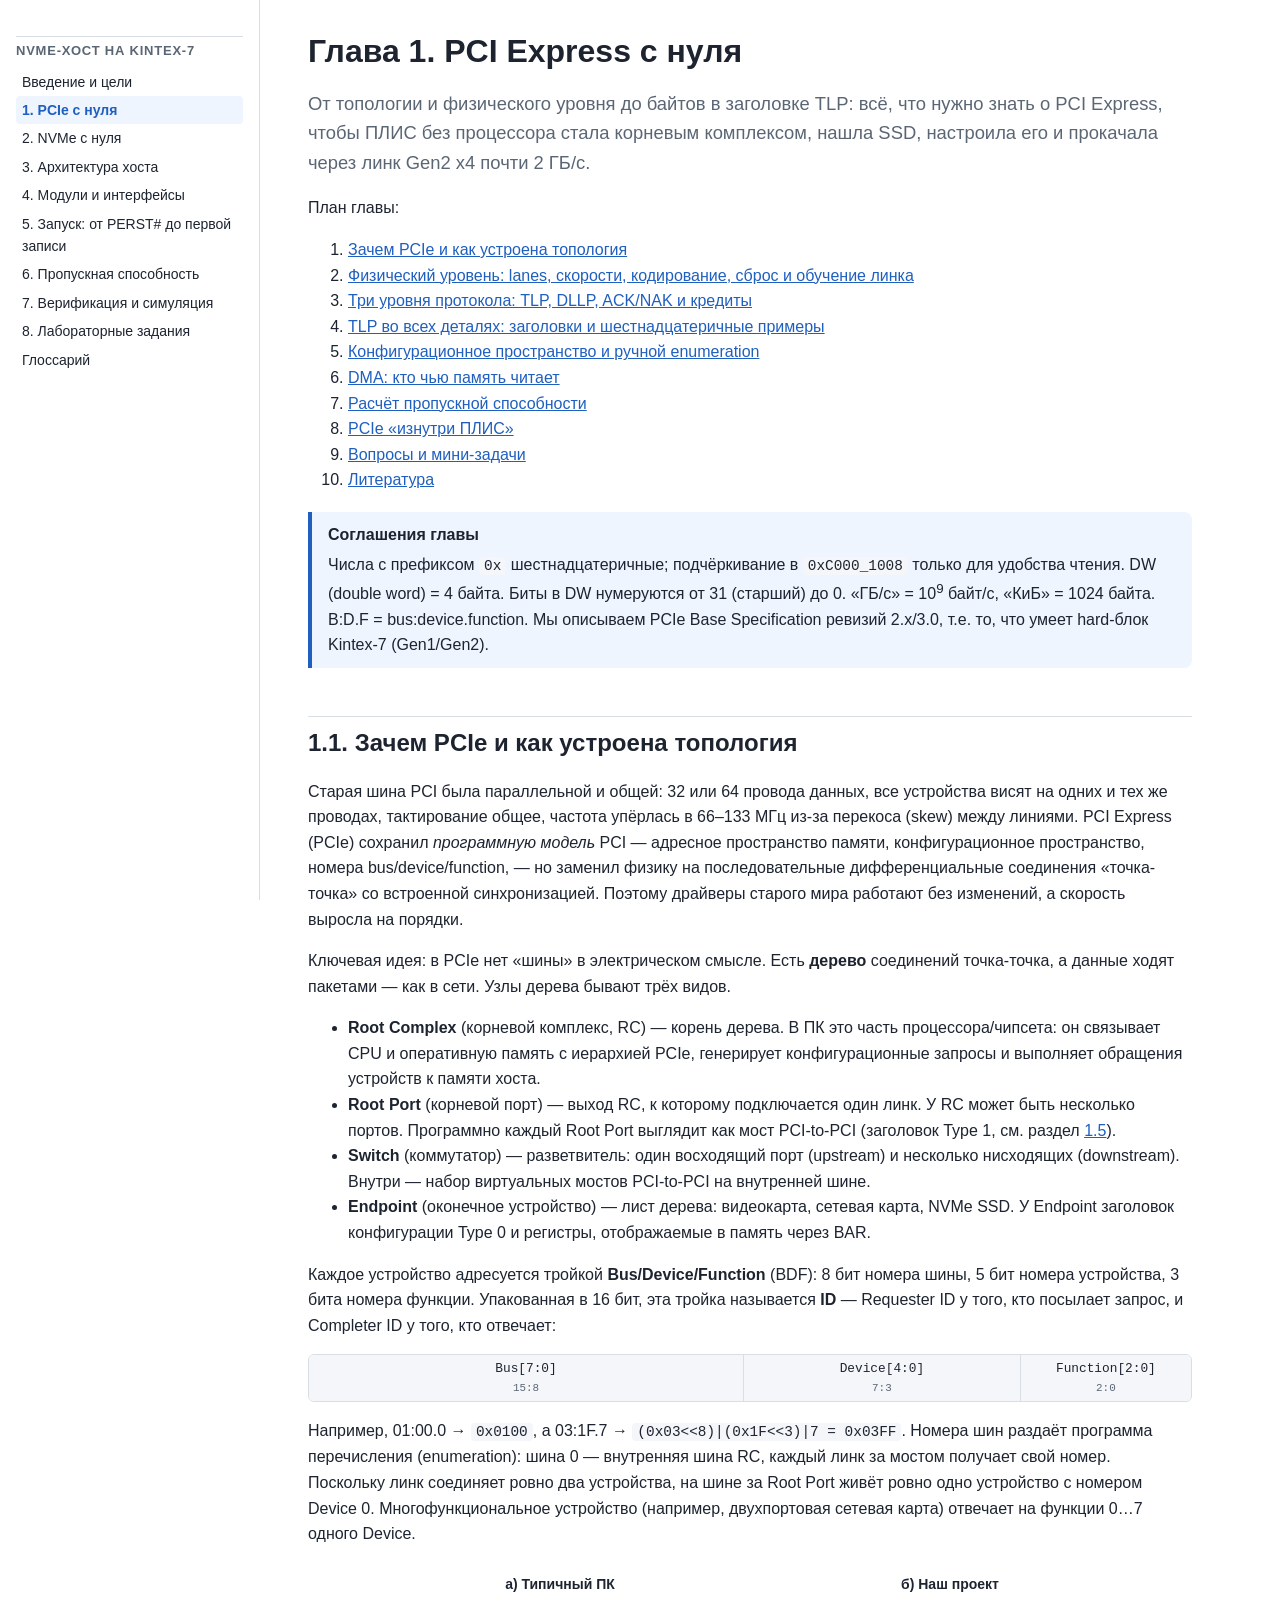
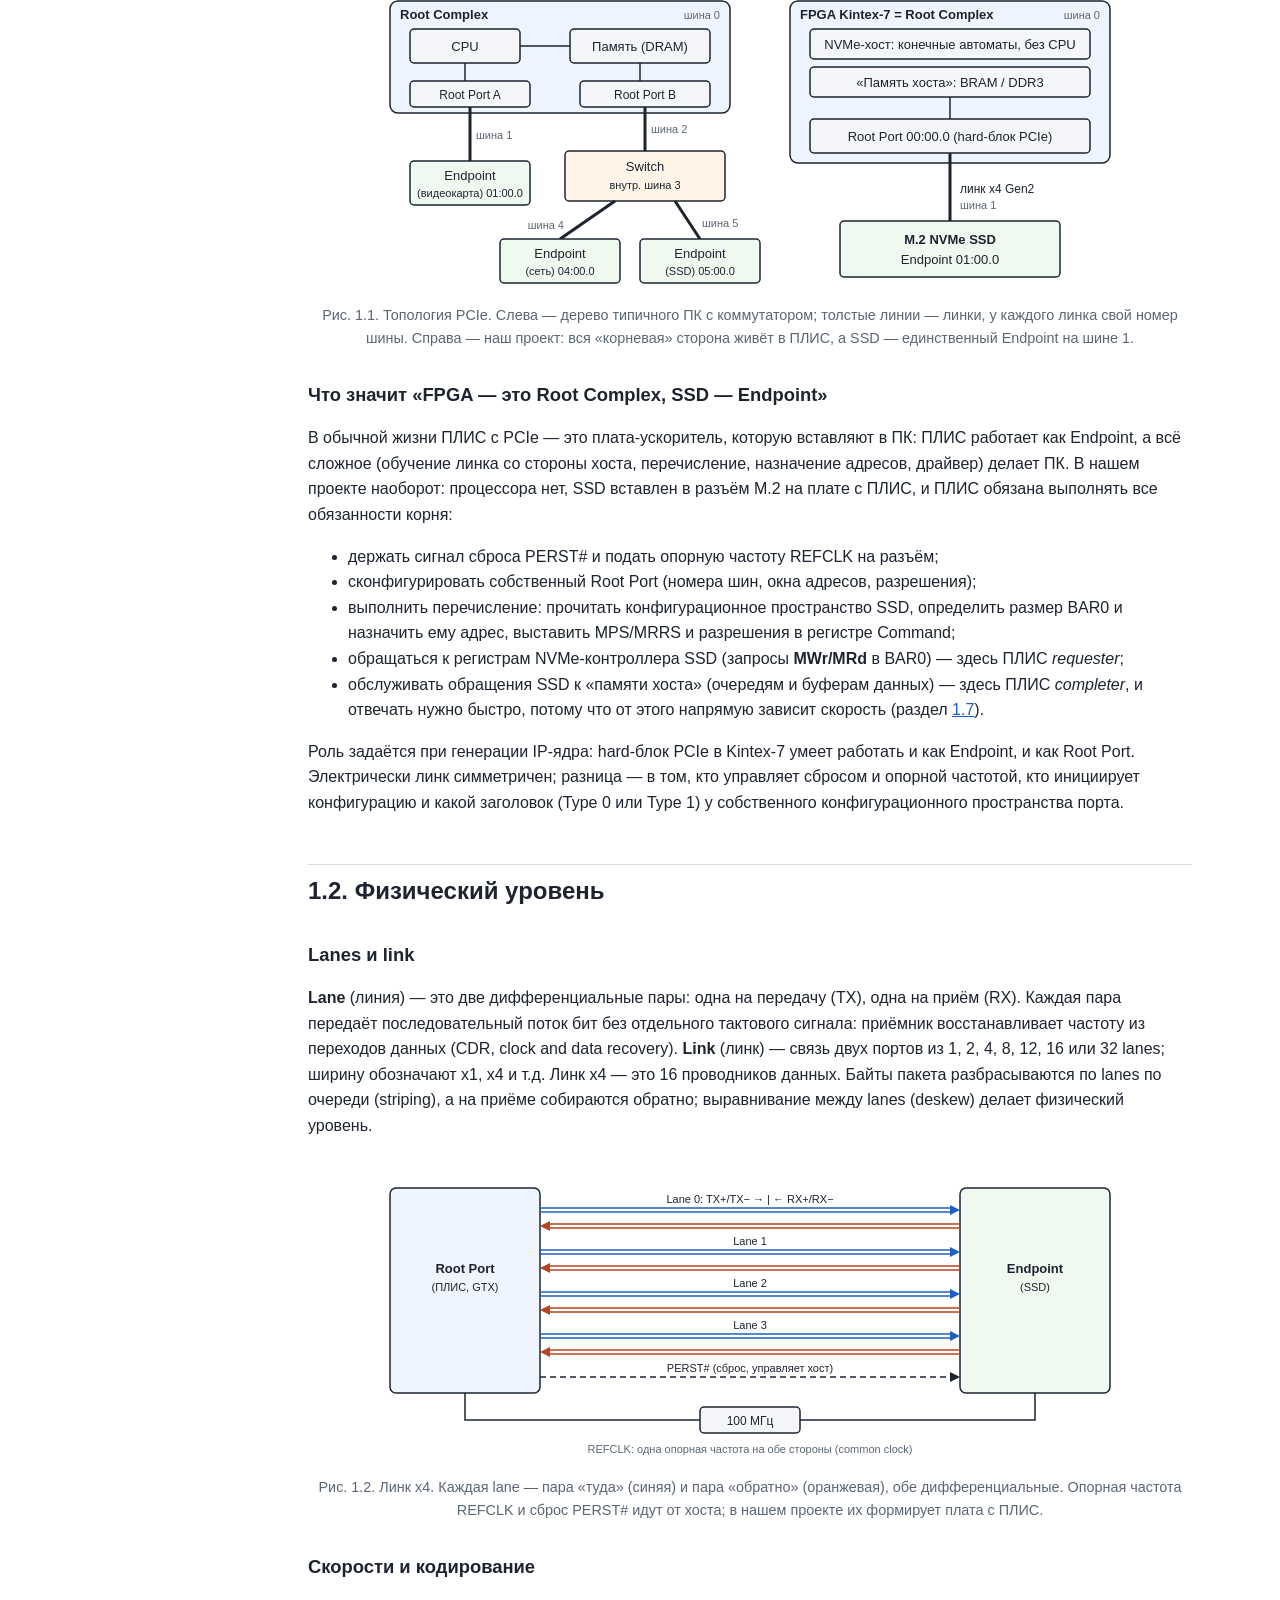
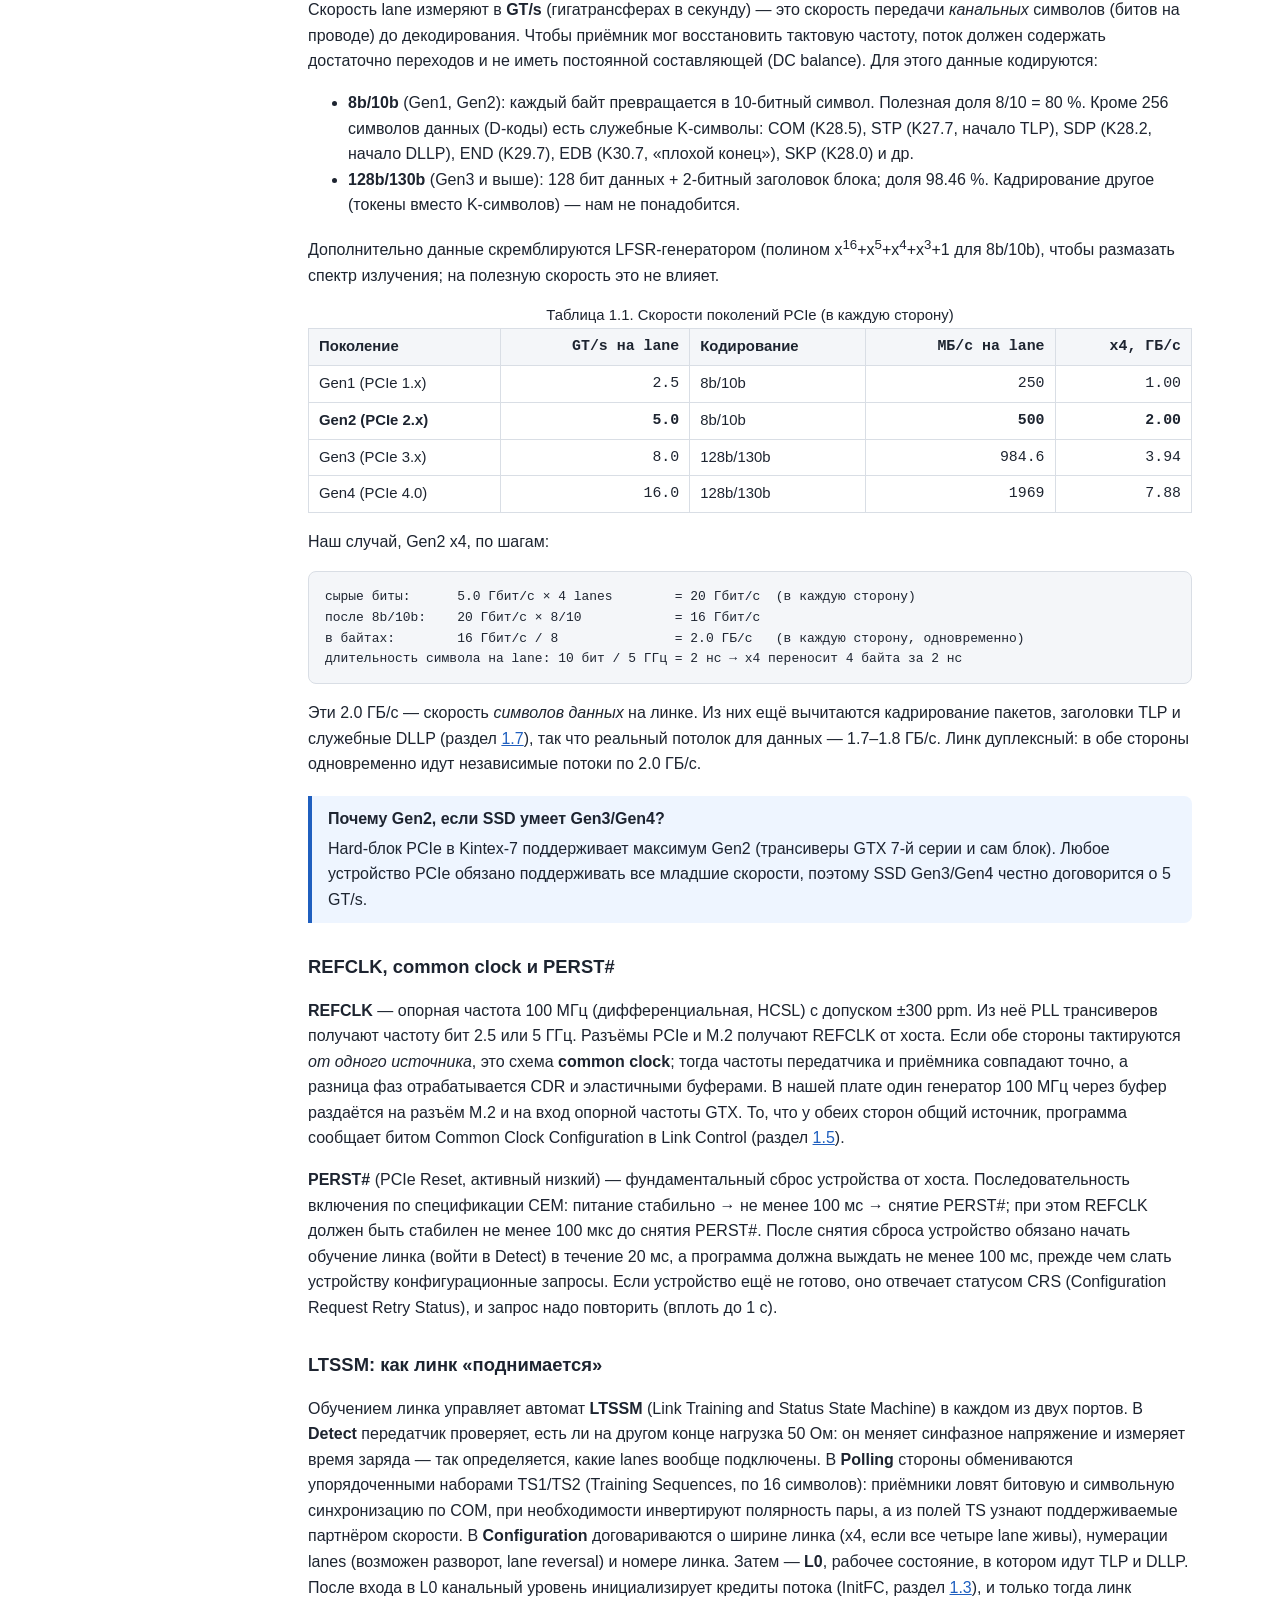
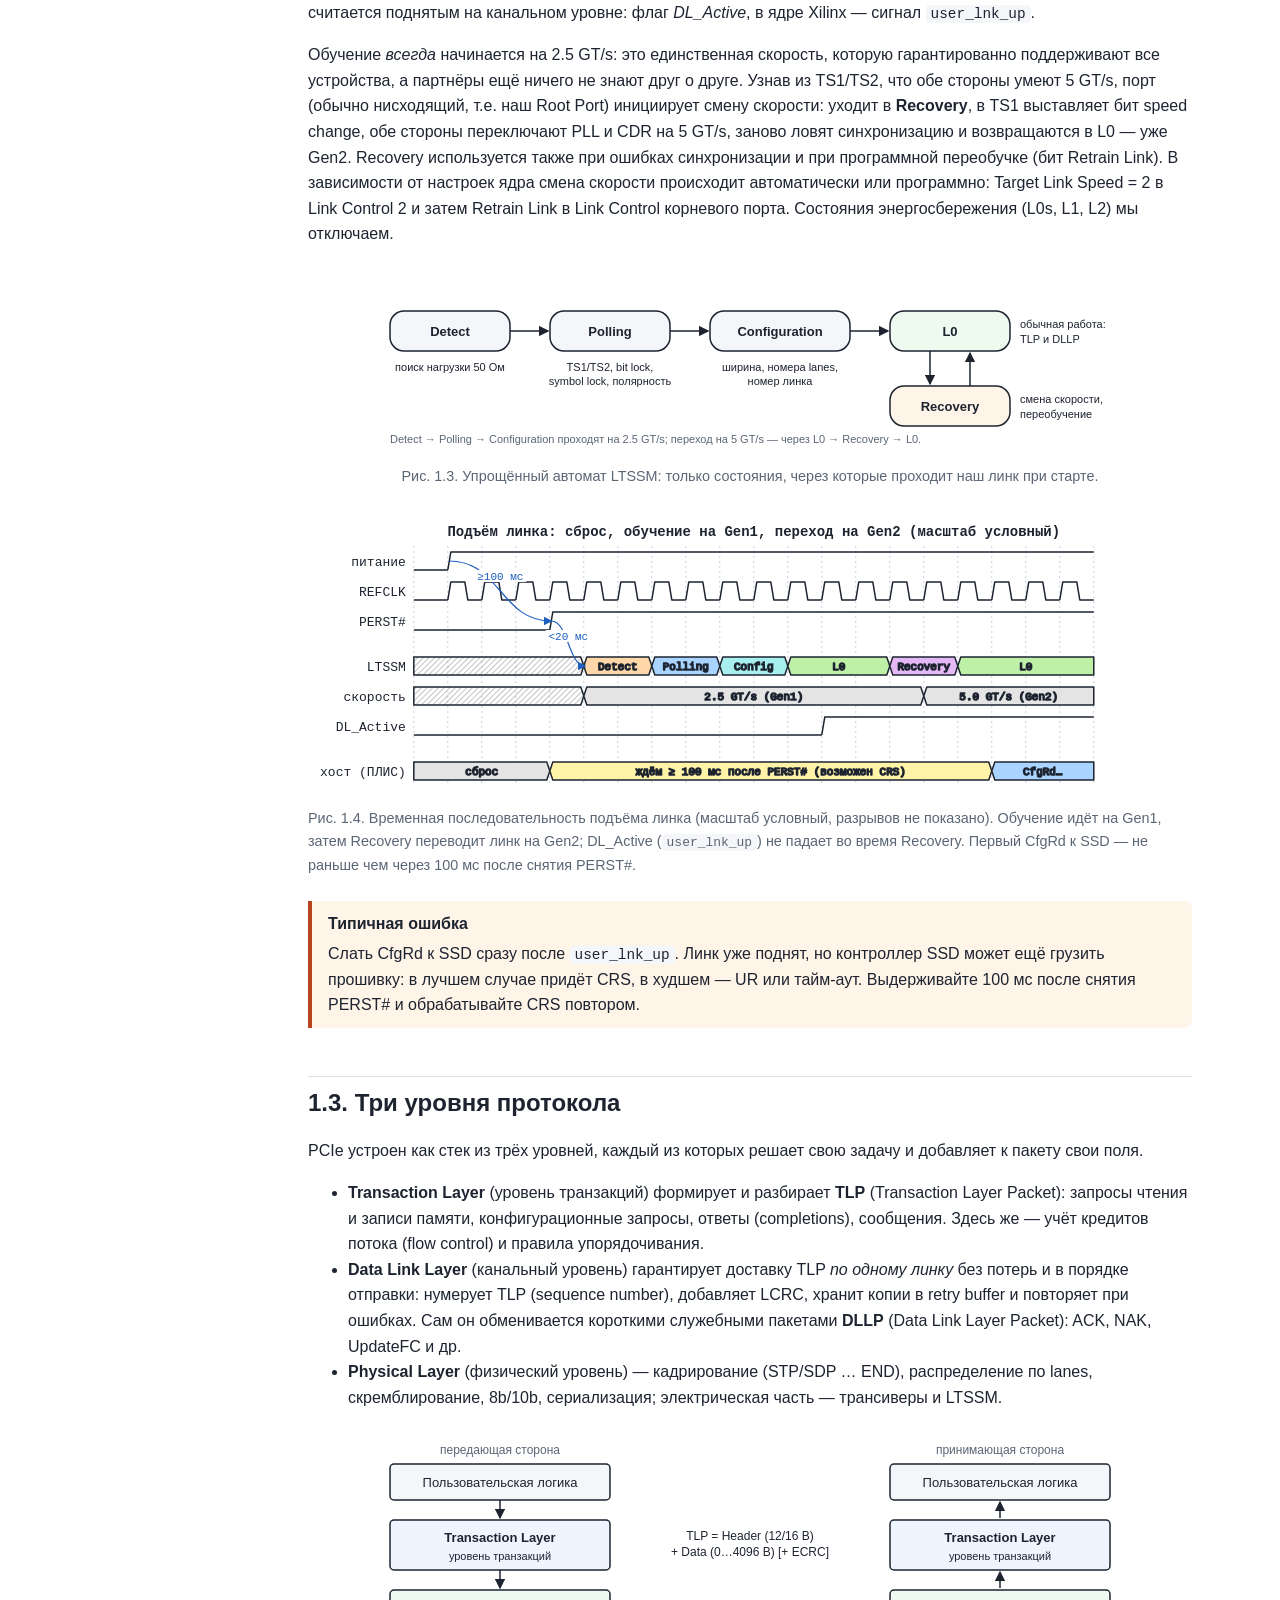
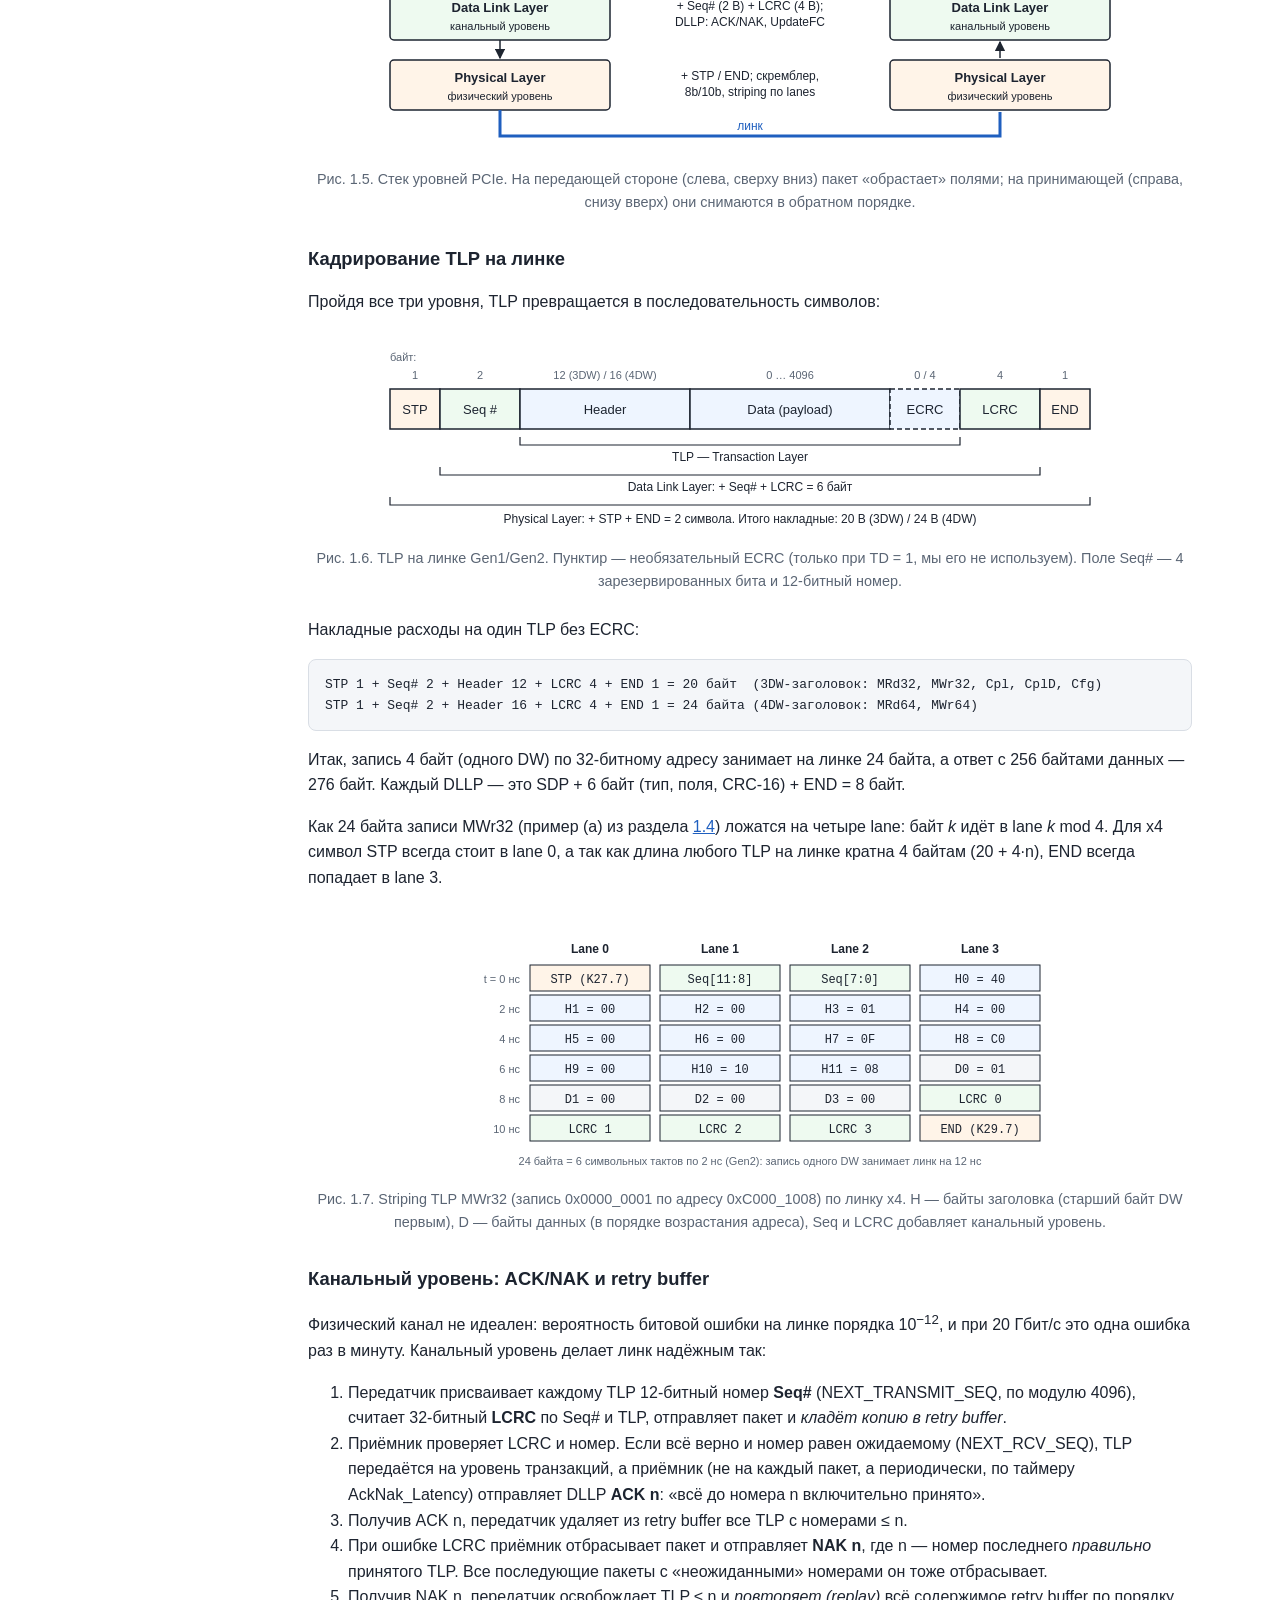
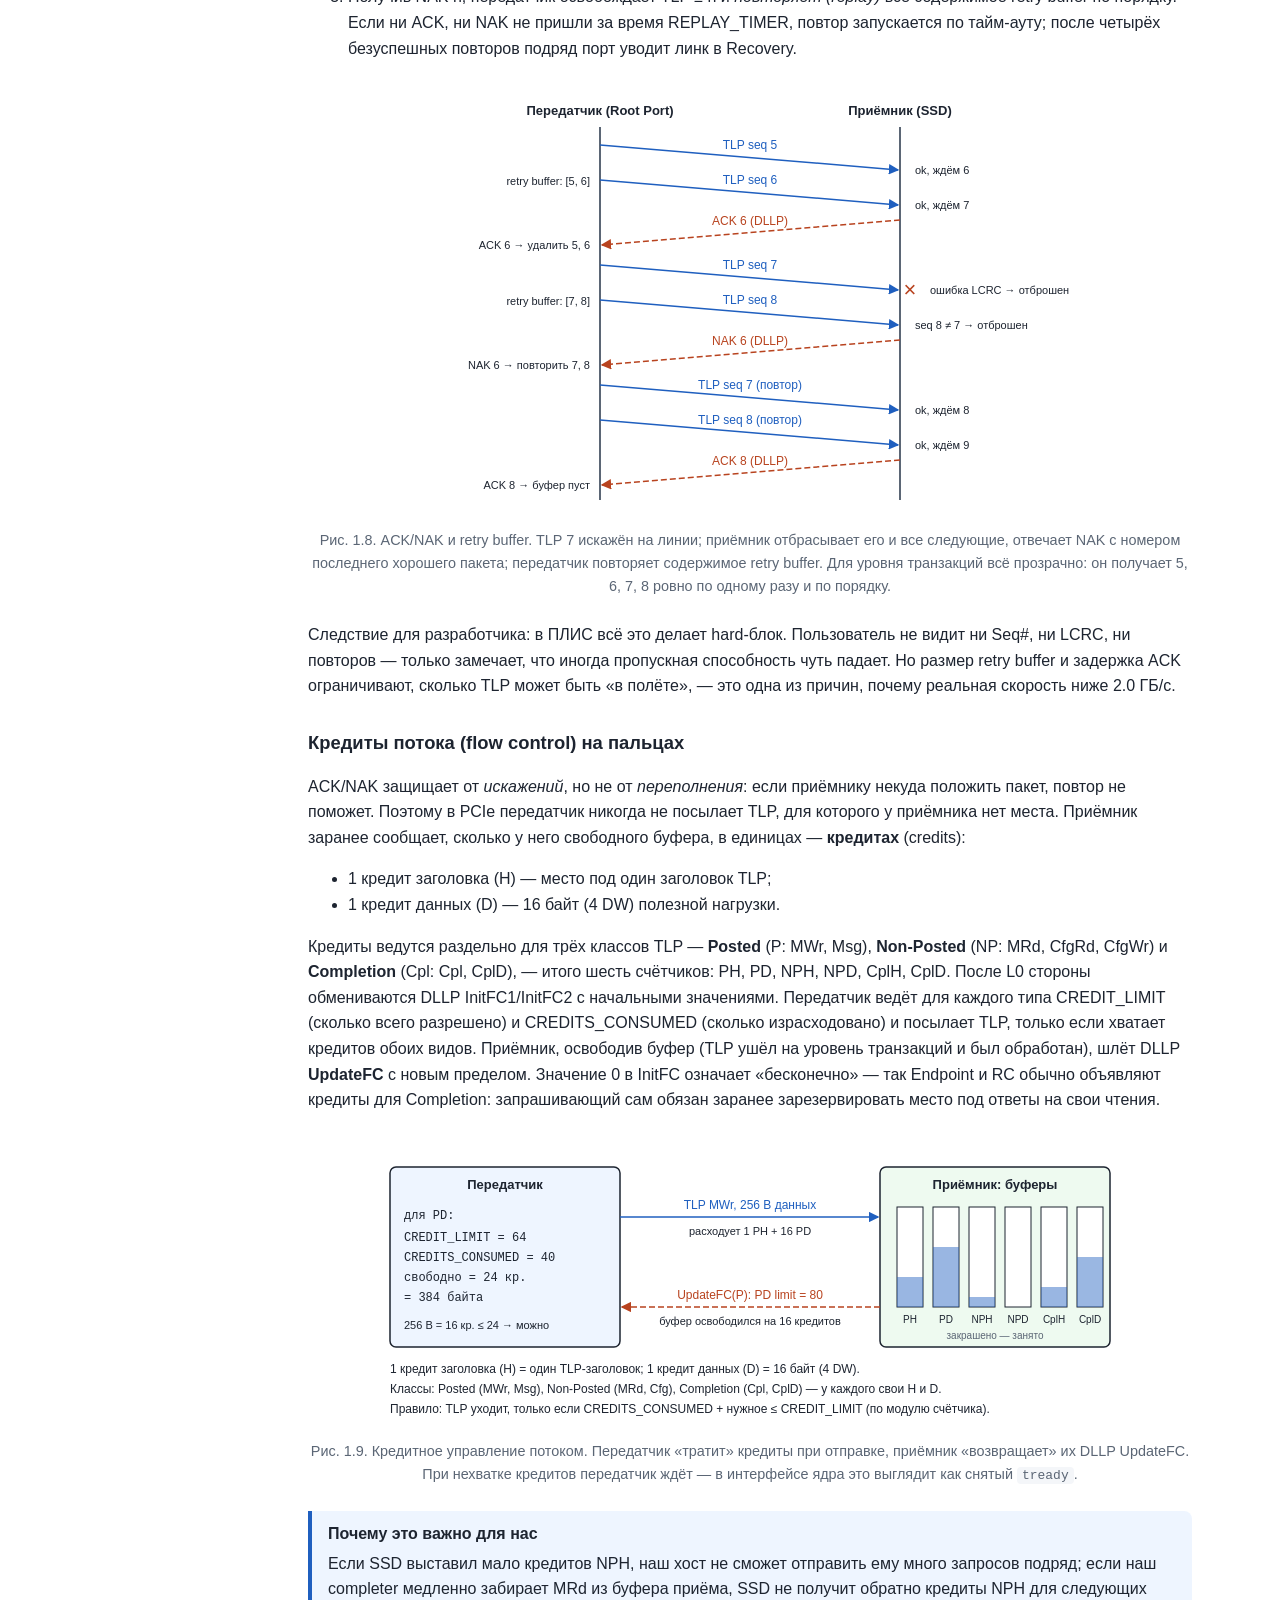
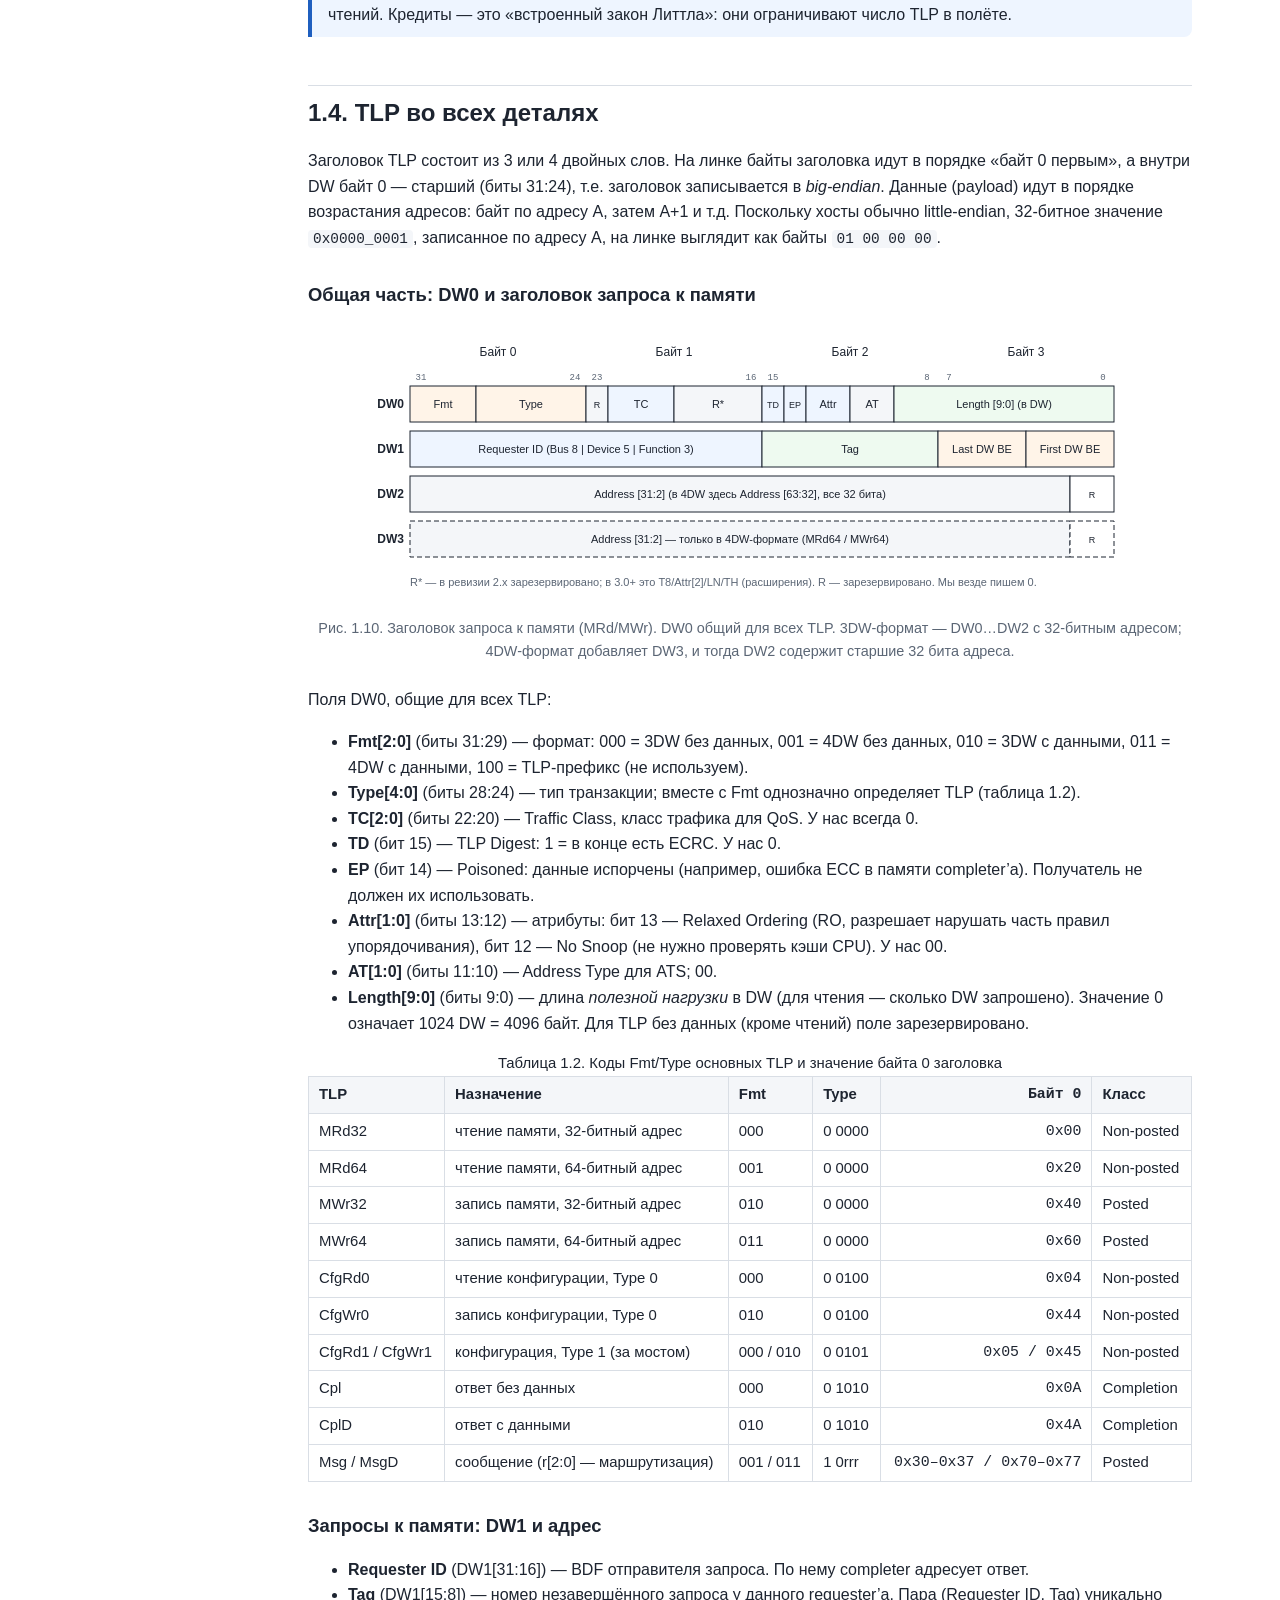
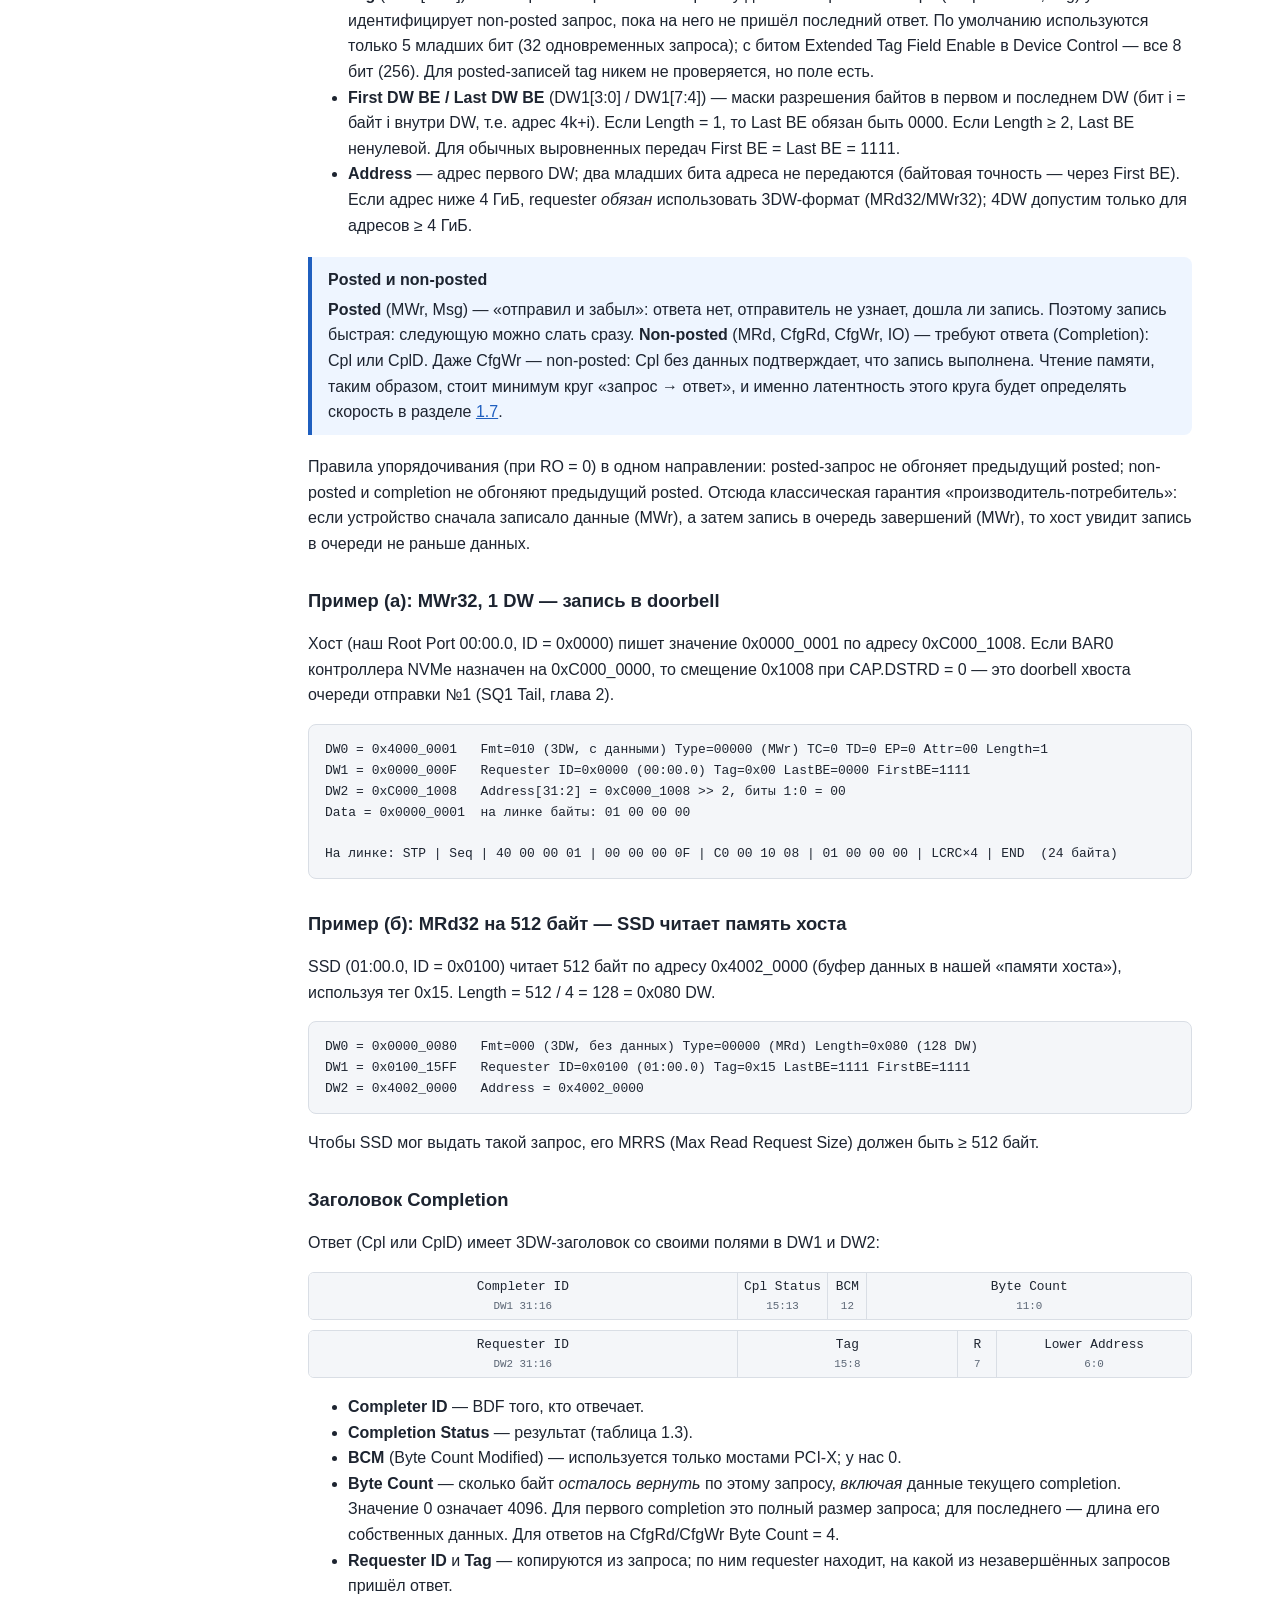
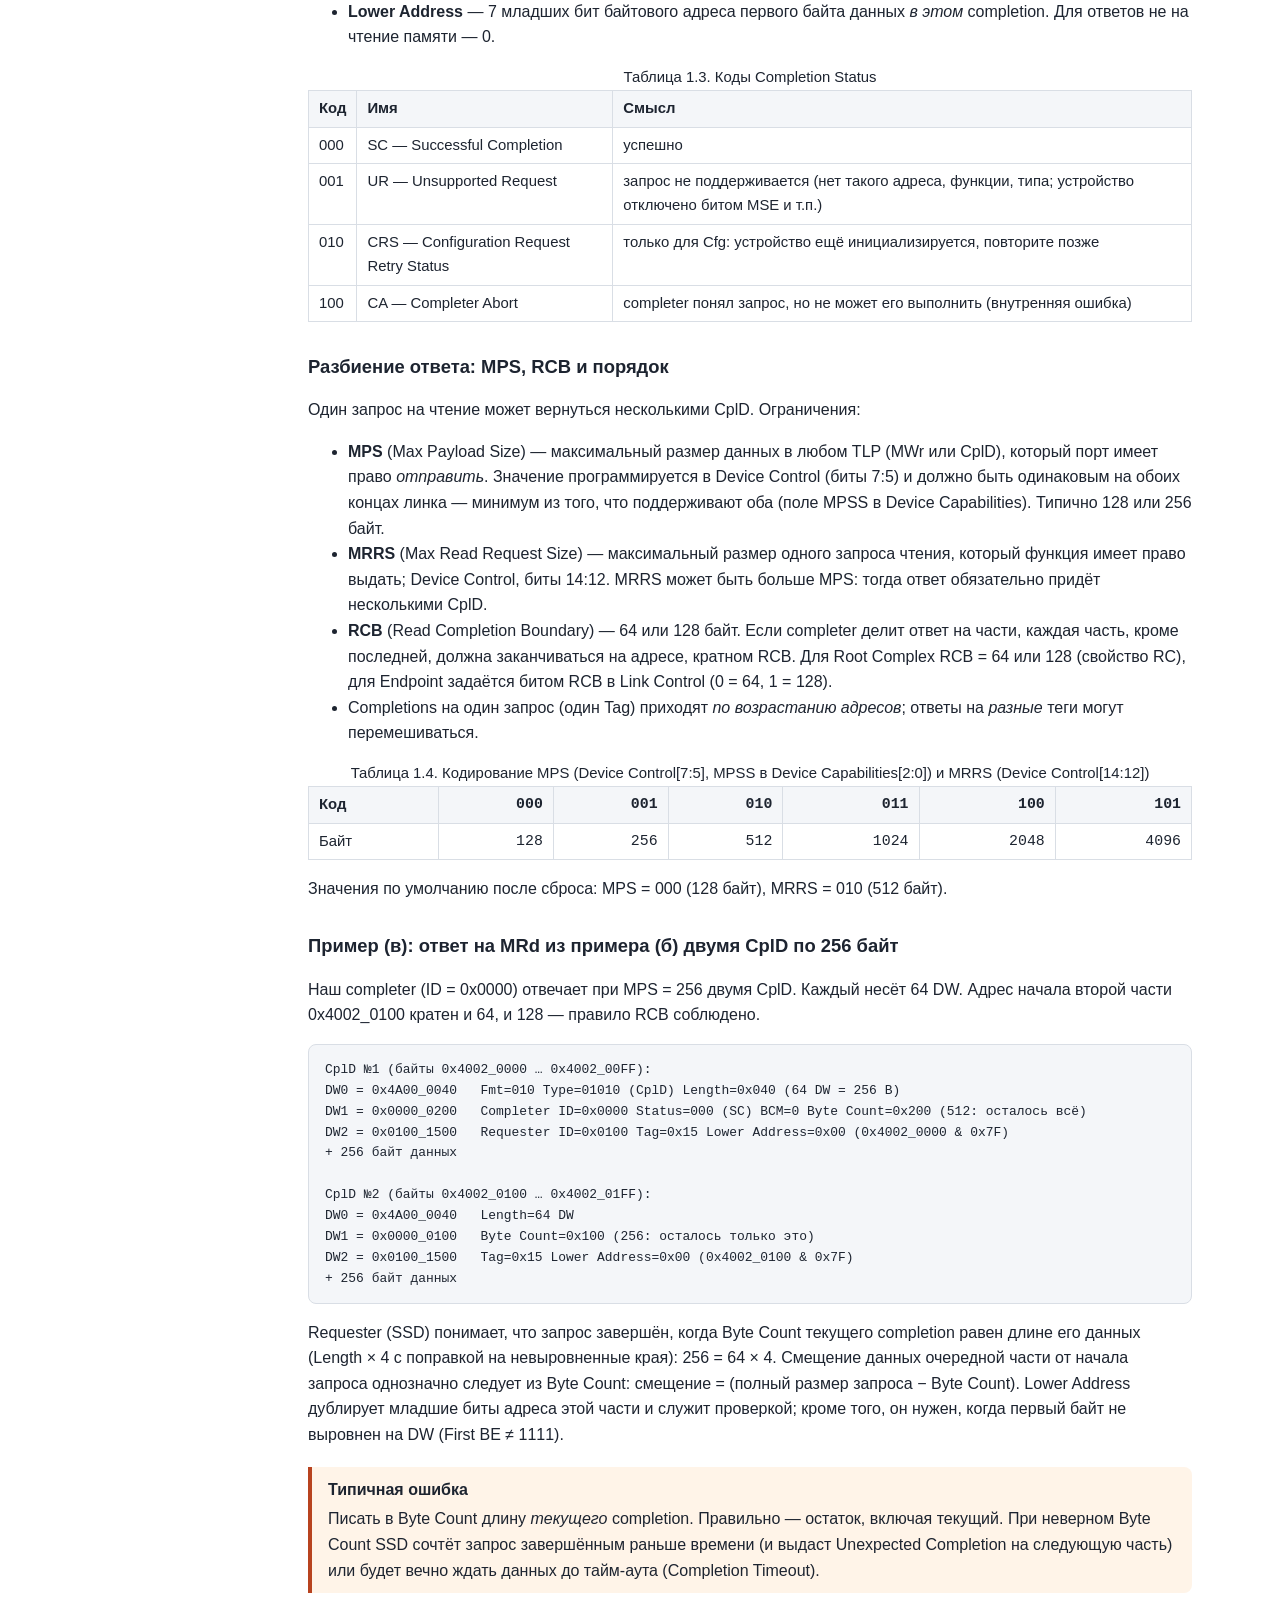
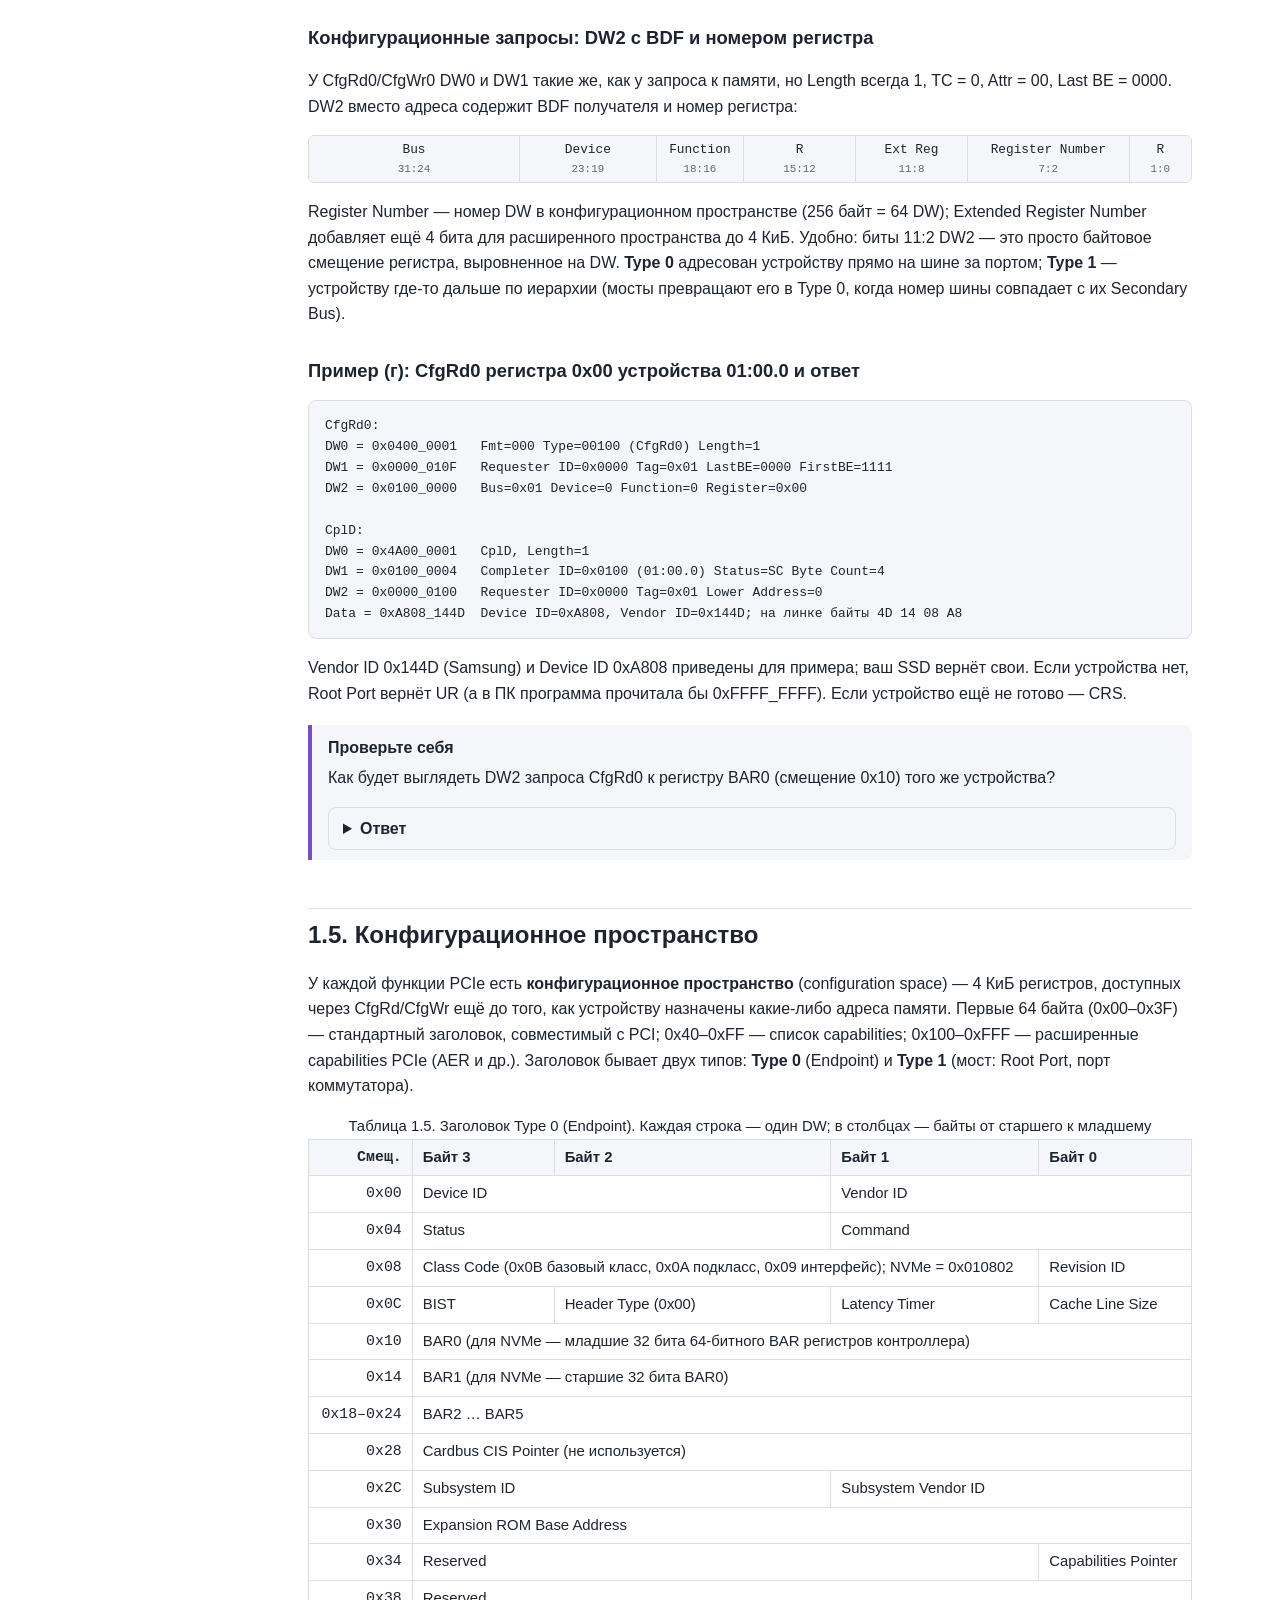
==== docs/01_pcie_basics.html @ db09edff "docs: chapter 1 — PCI Express from scratch (RU) Co-Authored-By: Claude Fable 5.1 <noreply@anthropic." ====
<!doctype html>
<html lang="ru">
<head>
<meta charset="utf-8">
<meta name="viewport" content="width=device-width, initial-scale=1">
<title>Глава 1. PCI Express с нуля</title>
<link rel="stylesheet" href="css/style.css">
</head>
<body>
<div class="layout">
<!-- NAV:BEGIN -->
<nav class="side">
  <h2>NVMe-хост на Kintex-7</h2>
  <ul>
    <li><a href="index.html">Введение и цели</a></li>
    <li><a href="01_pcie_basics.html" class="cur">1. PCIe с нуля</a></li>
    <li><a href="02_nvme_basics.html">2. NVMe с нуля</a></li>
    <li><a href="03_architecture.html">3. Архитектура хоста</a></li>
    <li><a href="04_modules.html">4. Модули и интерфейсы</a></li>
    <li><a href="05_bringup.html">5. Запуск: от PERST# до первой записи</a></li>
    <li><a href="06_performance.html">6. Пропускная способность</a></li>
    <li><a href="07_verification.html">7. Верификация и симуляция</a></li>
    <li><a href="08_lab.html">8. Лабораторные задания</a></li>
    <li><a href="glossary.html">Глоссарий</a></li>
  </ul>
</nav>
<!-- NAV:END -->
<main>
<h1>Глава 1. PCI Express с нуля</h1>
<p class="lead">От топологии и физического уровня до байтов в заголовке TLP: всё, что нужно знать о PCI Express, чтобы ПЛИС без процессора стала корневым комплексом, нашла SSD, настроила его и прокачала через линк Gen2 x4 почти 2 ГБ/с.</p>

<p>План главы:</p>
<ol>
<li><a href="#s1">Зачем PCIe и как устроена топология</a></li>
<li><a href="#s2">Физический уровень: lanes, скорости, кодирование, сброс и обучение линка</a></li>
<li><a href="#s3">Три уровня протокола: TLP, DLLP, ACK/NAK и кредиты</a></li>
<li><a href="#s4">TLP во всех деталях: заголовки и шестнадцатеричные примеры</a></li>
<li><a href="#s5">Конфигурационное пространство и ручной enumeration</a></li>
<li><a href="#s6">DMA: кто чью память читает</a></li>
<li><a href="#s7">Расчёт пропускной способности</a></li>
<li><a href="#s8">PCIe «изнутри ПЛИС»</a></li>
<li><a href="#s9">Вопросы и мини-задачи</a></li>
<li><a href="#s10">Литература</a></li>
</ol>

<div class="box"><span class="t">Соглашения главы</span>
Числа с префиксом <code>0x</code> шестнадцатеричные; подчёркивание в <code>0xC000_1008</code> только для удобства чтения. DW (double word) = 4 байта. Биты в DW нумеруются от 31 (старший) до 0. «ГБ/с» = 10<sup>9</sup> байт/с, «КиБ» = 1024 байта. B:D.F = bus:device.function. Мы описываем PCIe Base Specification ревизий 2.x/3.0, т.е. то, что умеет hard-блок Kintex-7 (Gen1/Gen2).</div>

<!-- ============================================================ 1 -->
<h2 id="s1">1.1. Зачем PCIe и как устроена топология</h2>

<p>Старая шина PCI была параллельной и общей: 32 или 64 провода данных, все устройства висят на одних и тех же проводах, тактирование общее, частота упёрлась в 66–133 МГц из-за перекоса (skew) между линиями. PCI Express (PCIe) сохранил <em>программную модель</em> PCI — адресное пространство памяти, конфигурационное пространство, номера bus/device/function, — но заменил физику на последовательные дифференциальные соединения «точка-точка» со встроенной синхронизацией. Поэтому драйверы старого мира работают без изменений, а скорость выросла на порядки.</p>

<p>Ключевая идея: в PCIe нет «шины» в электрическом смысле. Есть <b>дерево</b> соединений точка-точка, а данные ходят пакетами — как в сети. Узлы дерева бывают трёх видов.</p>

<ul>
<li><b>Root Complex</b> (корневой комплекс, RC) — корень дерева. В ПК это часть процессора/чипсета: он связывает CPU и оперативную память с иерархией PCIe, генерирует конфигурационные запросы и выполняет обращения устройств к памяти хоста.</li>
<li><b>Root Port</b> (корневой порт) — выход RC, к которому подключается один линк. У RC может быть несколько портов. Программно каждый Root Port выглядит как мост PCI-to-PCI (заголовок Type 1, см. раздел <a href="#s5">1.5</a>).</li>
<li><b>Switch</b> (коммутатор) — разветвитель: один восходящий порт (upstream) и несколько нисходящих (downstream). Внутри — набор виртуальных мостов PCI-to-PCI на внутренней шине.</li>
<li><b>Endpoint</b> (оконечное устройство) — лист дерева: видеокарта, сетевая карта, NVMe SSD. У Endpoint заголовок конфигурации Type 0 и регистры, отображаемые в память через BAR.</li>
</ul>

<p>Каждое устройство адресуется тройкой <b>Bus/Device/Function</b> (BDF): 8 бит номера шины, 5 бит номера устройства, 3 бита номера функции. Упакованная в 16 бит, эта тройка называется <b>ID</b> — Requester ID у того, кто посылает запрос, и Completer ID у того, кто отвечает:</p>

<div class="bits"><span style="flex:8">Bus[7:0]<small>15:8</small></span><span style="flex:5">Device[4:0]<small>7:3</small></span><span style="flex:3">Function[2:0]<small>2:0</small></span></div>

<p>Например, 01:00.0 → <code>0x0100</code>, а 03:1F.7 → <code>(0x03&lt;&lt;8)|(0x1F&lt;&lt;3)|7 = 0x03FF</code>. Номера шин раздаёт программа перечисления (enumeration): шина 0 — внутренняя шина RC, каждый линк за мостом получает свой номер. Поскольку линк соединяет ровно два устройства, на шине за Root Port живёт ровно одно устройство с номером Device 0. Многофункциональное устройство (например, двухпортовая сетевая карта) отвечает на функции 0…7 одного Device.</p>

<figure>
<svg viewBox="0 0 760 320" width="760" height="320" xmlns="http://www.w3.org/2000/svg" role="img" aria-label="Топология PCIe: типичный ПК и наш проект" font-family="sans-serif" font-size="13">
<g fill="var(--fg)" text-anchor="middle" font-size="14" font-weight="bold">
<text x="190" y="18">а) Типичный ПК</text>
<text x="580" y="18">б) Наш проект</text>
</g>
<g stroke="var(--fg)" stroke-width="1.5">
<rect x="20" y="30" width="340" height="112" rx="8" fill="var(--note-bg)"/>
<rect x="40" y="58" width="110" height="34" rx="4" fill="var(--code-bg)"/>
<rect x="200" y="58" width="140" height="34" rx="4" fill="var(--code-bg)"/>
<line x1="150" y1="75" x2="200" y2="75"/>
<line x1="95" y1="92" x2="95" y2="110"/>
<line x1="270" y1="92" x2="270" y2="110"/>
<rect x="40" y="110" width="120" height="26" rx="4" fill="var(--code-bg)"/>
<rect x="210" y="110" width="130" height="26" rx="4" fill="var(--code-bg)"/>
<line x1="100" y1="136" x2="100" y2="190" stroke-width="3"/>
<line x1="275" y1="136" x2="275" y2="180" stroke-width="3"/>
<rect x="40" y="190" width="120" height="44" rx="4" fill="var(--ok-bg)"/>
<rect x="195" y="180" width="160" height="50" rx="4" fill="var(--warn-bg)"/>
<line x1="245" y1="230" x2="190" y2="268" stroke-width="3"/>
<line x1="305" y1="230" x2="330" y2="268" stroke-width="3"/>
<rect x="130" y="268" width="120" height="44" rx="4" fill="var(--ok-bg)"/>
<rect x="270" y="268" width="120" height="44" rx="4" fill="var(--ok-bg)"/>
<rect x="420" y="30" width="320" height="162" rx="8" fill="var(--note-bg)"/>
<rect x="440" y="58" width="280" height="30" rx="4" fill="var(--code-bg)"/>
<rect x="440" y="96" width="280" height="30" rx="4" fill="var(--code-bg)"/>
<line x1="580" y1="126" x2="580" y2="148"/>
<rect x="440" y="148" width="280" height="34" rx="4" fill="var(--code-bg)"/>
<line x1="580" y1="182" x2="580" y2="250" stroke-width="3"/>
<rect x="470" y="250" width="220" height="56" rx="4" fill="var(--ok-bg)"/>
</g>
<g fill="var(--fg)" text-anchor="middle">
<text x="30" y="48" text-anchor="start" font-weight="bold">Root Complex</text>
<text x="350" y="48" text-anchor="end" font-size="11" fill="var(--muted)">шина 0</text>
<text x="95" y="80">CPU</text>
<text x="270" y="80">Память (DRAM)</text>
<text x="100" y="128" font-size="12">Root Port A</text>
<text x="275" y="128" font-size="12">Root Port B</text>
<text x="106" y="168" text-anchor="start" font-size="11" fill="var(--muted)">шина 1</text>
<text x="281" y="162" text-anchor="start" font-size="11" fill="var(--muted)">шина 2</text>
<text x="100" y="209">Endpoint</text>
<text x="100" y="226" font-size="11">(видеокарта) 01:00.0</text>
<text x="275" y="200">Switch</text>
<text x="275" y="218" font-size="11">внутр. шина 3</text>
<text x="194" y="258" text-anchor="end" font-size="11" fill="var(--muted)">шина 4</text>
<text x="332" y="256" text-anchor="start" font-size="11" fill="var(--muted)">шина 5</text>
<text x="190" y="287">Endpoint</text>
<text x="190" y="304" font-size="11">(сеть) 04:00.0</text>
<text x="330" y="287">Endpoint</text>
<text x="330" y="304" font-size="11">(SSD) 05:00.0</text>
<text x="430" y="48" text-anchor="start" font-weight="bold">FPGA Kintex-7 = Root Complex</text>
<text x="730" y="48" text-anchor="end" font-size="11" fill="var(--muted)">шина 0</text>
<text x="580" y="78">NVMe-хост: конечные автоматы, без CPU</text>
<text x="580" y="116">«Память хоста»: BRAM / DDR3</text>
<text x="580" y="170">Root Port 00:00.0 (hard-блок PCIe)</text>
<text x="590" y="222" text-anchor="start" font-size="12">линк x4 Gen2</text>
<text x="590" y="238" text-anchor="start" font-size="11" fill="var(--muted)">шина 1</text>
<text x="580" y="273" font-weight="bold">M.2 NVMe SSD</text>
<text x="580" y="293">Endpoint 01:00.0</text>
</g>
</svg>
<figcaption>Рис. 1.1. Топология PCIe. Слева — дерево типичного ПК с коммутатором; толстые линии — линки, у каждого линка свой номер шины. Справа — наш проект: вся «корневая» сторона живёт в ПЛИС, а SSD — единственный Endpoint на шине 1.</figcaption>
</figure>

<h3>Что значит «FPGA — это Root Complex, SSD — Endpoint»</h3>

<p>В обычной жизни ПЛИС с PCIe — это плата-ускоритель, которую вставляют в ПК: ПЛИС работает как Endpoint, а всё сложное (обучение линка со стороны хоста, перечисление, назначение адресов, драйвер) делает ПК. В нашем проекте наоборот: процессора нет, SSD вставлен в разъём M.2 на плате с ПЛИС, и ПЛИС обязана выполнять все обязанности корня:</p>
<ul>
<li>держать сигнал сброса PERST# и подать опорную частоту REFCLK на разъём;</li>
<li>сконфигурировать собственный Root Port (номера шин, окна адресов, разрешения);</li>
<li>выполнить перечисление: прочитать конфигурационное пространство SSD, определить размер BAR0 и назначить ему адрес, выставить MPS/MRRS и разрешения в регистре Command;</li>
<li>обращаться к регистрам NVMe-контроллера SSD (запросы <b>MWr/MRd</b> в BAR0) — здесь ПЛИС <em>requester</em>;</li>
<li>обслуживать обращения SSD к «памяти хоста» (очередям и буферам данных) — здесь ПЛИС <em>completer</em>, и отвечать нужно быстро, потому что от этого напрямую зависит скорость (раздел <a href="#s7">1.7</a>).</li>
</ul>

<p>Роль задаётся при генерации IP-ядра: hard-блок PCIe в Kintex-7 умеет работать и как Endpoint, и как Root Port. Электрически линк симметричен; разница — в том, кто управляет сбросом и опорной частотой, кто инициирует конфигурацию и какой заголовок (Type 0 или Type 1) у собственного конфигурационного пространства порта.</p>

<!-- ============================================================ 2 -->
<h2 id="s2">1.2. Физический уровень</h2>

<h3>Lanes и link</h3>

<p><b>Lane</b> (линия) — это две дифференциальные пары: одна на передачу (TX), одна на приём (RX). Каждая пара передаёт последовательный поток бит без отдельного тактового сигнала: приёмник восстанавливает частоту из переходов данных (CDR, clock and data recovery). <b>Link</b> (линк) — связь двух портов из 1, 2, 4, 8, 12, 16 или 32 lanes; ширину обозначают x1, x4 и т.д. Линк x4 — это 16 проводников данных. Байты пакета разбрасываются по lanes по очереди (striping), а на приёме собираются обратно; выравнивание между lanes (deskew) делает физический уровень.</p>

<figure>
<svg viewBox="0 0 760 300" width="760" height="300" xmlns="http://www.w3.org/2000/svg" role="img" aria-label="Линк x4: четыре lane, REFCLK и PERST#" font-family="sans-serif" font-size="13">
<g stroke="var(--fg)" stroke-width="1.5">
<rect x="20" y="25" width="150" height="205" rx="6" fill="var(--note-bg)"/>
<rect x="590" y="25" width="150" height="205" rx="6" fill="var(--ok-bg)"/>
<rect x="330" y="244" width="100" height="26" rx="4" fill="var(--code-bg)"/>
</g>
<g stroke="var(--accent)" stroke-width="1.5" fill="none">
<path d="M170,45 H580 M170,49 H580 M170,87 H580 M170,91 H580 M170,129 H580 M170,133 H580 M170,171 H580 M170,175 H580"/>
</g>
<g fill="var(--accent)">
<polygon points="580,42 590,47 580,52"/><polygon points="580,84 590,89 580,94"/><polygon points="580,126 590,131 580,136"/><polygon points="580,168 590,173 580,178"/>
</g>
<g stroke="var(--accent2)" stroke-width="1.5" fill="none">
<path d="M180,61 H590 M180,65 H590 M180,103 H590 M180,107 H590 M180,145 H590 M180,149 H590 M180,187 H590 M180,191 H590"/>
</g>
<g fill="var(--accent2)">
<polygon points="180,58 170,63 180,68"/><polygon points="180,100 170,105 180,110"/><polygon points="180,142 170,147 180,152"/><polygon points="180,184 170,189 180,194"/>
</g>
<g stroke="var(--fg)" stroke-width="1.5" fill="none">
<path d="M330,257 H95 V230 M430,257 H665 V230"/>
<path d="M170,214 H582" stroke-dasharray="6,4"/>
</g>
<polygon points="580,209 590,214 580,219" fill="var(--fg)"/>
<g fill="var(--fg)" text-anchor="middle">
<text x="95" y="110" font-weight="bold">Root Port</text>
<text x="95" y="128" font-size="11">(ПЛИС, GTX)</text>
<text x="665" y="110" font-weight="bold">Endpoint</text>
<text x="665" y="128" font-size="11">(SSD)</text>
<text x="380" y="40" font-size="11">Lane 0: TX+/TX− → | ← RX+/RX−</text>
<text x="380" y="82" font-size="11">Lane 1</text>
<text x="380" y="124" font-size="11">Lane 2</text>
<text x="380" y="166" font-size="11">Lane 3</text>
<text x="380" y="209" font-size="11">PERST# (сброс, управляет хост)</text>
<text x="380" y="262" font-size="12">100 МГц</text>
<text x="380" y="290" font-size="11" fill="var(--muted)">REFCLK: одна опорная частота на обе стороны (common clock)</text>
</g>
</svg>
<figcaption>Рис. 1.2. Линк x4. Каждая lane — пара «туда» (синяя) и пара «обратно» (оранжевая), обе дифференциальные. Опорная частота REFCLK и сброс PERST# идут от хоста; в нашем проекте их формирует плата с ПЛИС.</figcaption>
</figure>

<h3>Скорости и кодирование</h3>

<p>Скорость lane измеряют в <b>GT/s</b> (гигатрансферах в секунду) — это скорость передачи <em>канальных</em> символов (битов на проводе) до декодирования. Чтобы приёмник мог восстановить тактовую частоту, поток должен содержать достаточно переходов и не иметь постоянной составляющей (DC balance). Для этого данные кодируются:</p>
<ul>
<li><b>8b/10b</b> (Gen1, Gen2): каждый байт превращается в 10-битный символ. Полезная доля 8/10 = 80 %. Кроме 256 символов данных (D-коды) есть служебные K-символы: COM (K28.5), STP (K27.7, начало TLP), SDP (K28.2, начало DLLP), END (K29.7), EDB (K30.7, «плохой конец»), SKP (K28.0) и др.</li>
<li><b>128b/130b</b> (Gen3 и выше): 128 бит данных + 2-битный заголовок блока; доля 98.46 %. Кадрирование другое (токены вместо K-символов) — нам не понадобится.</li>
</ul>
<p>Дополнительно данные скремблируются LFSR-генератором (полином x<sup>16</sup>+x<sup>5</sup>+x<sup>4</sup>+x<sup>3</sup>+1 для 8b/10b), чтобы размазать спектр излучения; на полезную скорость это не влияет.</p>

<table>
<caption>Таблица 1.1. Скорости поколений PCIe (в каждую сторону)</caption>
<tr><th>Поколение</th><th class="num">GT/s на lane</th><th>Кодирование</th><th class="num">МБ/с на lane</th><th class="num">x4, ГБ/с</th></tr>
<tr><td>Gen1 (PCIe 1.x)</td><td class="num">2.5</td><td>8b/10b</td><td class="num">250</td><td class="num">1.00</td></tr>
<tr><td><b>Gen2 (PCIe 2.x)</b></td><td class="num"><b>5.0</b></td><td>8b/10b</td><td class="num"><b>500</b></td><td class="num"><b>2.00</b></td></tr>
<tr><td>Gen3 (PCIe 3.x)</td><td class="num">8.0</td><td>128b/130b</td><td class="num">984.6</td><td class="num">3.94</td></tr>
<tr><td>Gen4 (PCIe 4.0)</td><td class="num">16.0</td><td>128b/130b</td><td class="num">1969</td><td class="num">7.88</td></tr>
</table>

<p>Наш случай, Gen2 x4, по шагам:</p>
<pre><code>сырые биты:      5.0 Гбит/с × 4 lanes        = 20 Гбит/с  (в каждую сторону)
после 8b/10b:    20 Гбит/с × 8/10            = 16 Гбит/с
в байтах:        16 Гбит/с / 8               = 2.0 ГБ/с   (в каждую сторону, одновременно)
длительность символа на lane: 10 бит / 5 ГГц = 2 нс → x4 переносит 4 байта за 2 нс</code></pre>

<p>Эти 2.0 ГБ/с — скорость <em>символов данных</em> на линке. Из них ещё вычитаются кадрирование пакетов, заголовки TLP и служебные DLLP (раздел <a href="#s7">1.7</a>), так что реальный потолок для данных — 1.7–1.8 ГБ/с. Линк дуплексный: в обе стороны одновременно идут независимые потоки по 2.0 ГБ/с.</p>

<div class="box"><span class="t">Почему Gen2, если SSD умеет Gen3/Gen4?</span>
Hard-блок PCIe в Kintex-7 поддерживает максимум Gen2 (трансиверы GTX 7-й серии и сам блок). Любое устройство PCIe обязано поддерживать все младшие скорости, поэтому SSD Gen3/Gen4 честно договорится о 5 GT/s.</div>

<h3>REFCLK, common clock и PERST#</h3>

<p><b>REFCLK</b> — опорная частота 100 МГц (дифференциальная, HCSL) с допуском ±300 ppm. Из неё PLL трансиверов получают частоту бит 2.5 или 5 ГГц. Разъёмы PCIe и M.2 получают REFCLK от хоста. Если обе стороны тактируются <em>от одного источника</em>, это схема <b>common clock</b>; тогда частоты передатчика и приёмника совпадают точно, а разница фаз отрабатывается CDR и эластичными буферами. В нашей плате один генератор 100 МГц через буфер раздаётся на разъём M.2 и на вход опорной частоты GTX. То, что у обеих сторон общий источник, программа сообщает битом Common Clock Configuration в Link Control (раздел <a href="#s5">1.5</a>).</p>

<p><b>PERST#</b> (PCIe Reset, активный низкий) — фундаментальный сброс устройства от хоста. Последовательность включения по спецификации CEM: питание стабильно → не менее 100 мс → снятие PERST#; при этом REFCLK должен быть стабилен не менее 100 мкс до снятия PERST#. После снятия сброса устройство обязано начать обучение линка (войти в Detect) в течение 20 мс, а программа должна выждать не менее 100 мс, прежде чем слать устройству конфигурационные запросы. Если устройство ещё не готово, оно отвечает статусом CRS (Configuration Request Retry Status), и запрос надо повторить (вплоть до 1 с).</p>

<h3>LTSSM: как линк «поднимается»</h3>

<p>Обучением линка управляет автомат <b>LTSSM</b> (Link Training and Status State Machine) в каждом из двух портов. В <b>Detect</b> передатчик проверяет, есть ли на другом конце нагрузка 50 Ом: он меняет синфазное напряжение и измеряет время заряда — так определяется, какие lanes вообще подключены. В <b>Polling</b> стороны обмениваются упорядоченными наборами TS1/TS2 (Training Sequences, по 16 символов): приёмники ловят битовую и символьную синхронизацию по COM, при необходимости инвертируют полярность пары, а из полей TS узнают поддерживаемые партнёром скорости. В <b>Configuration</b> договариваются о ширине линка (x4, если все четыре lane живы), нумерации lanes (возможен разворот, lane reversal) и номере линка. Затем — <b>L0</b>, рабочее состояние, в котором идут TLP и DLLP. После входа в L0 канальный уровень инициализирует кредиты потока (InitFC, раздел <a href="#s3">1.3</a>), и только тогда линк считается поднятым на канальном уровне: флаг <i>DL_Active</i>, в ядре Xilinx — сигнал <code>user_lnk_up</code>.</p>

<p>Обучение <em>всегда</em> начинается на 2.5 GT/s: это единственная скорость, которую гарантированно поддерживают все устройства, а партнёры ещё ничего не знают друг о друге. Узнав из TS1/TS2, что обе стороны умеют 5 GT/s, порт (обычно нисходящий, т.е. наш Root Port) инициирует смену скорости: уходит в <b>Recovery</b>, в TS1 выставляет бит speed change, обе стороны переключают PLL и CDR на 5 GT/s, заново ловят синхронизацию и возвращаются в L0 — уже Gen2. Recovery используется также при ошибках синхронизации и при программной переобучке (бит Retrain Link). В зависимости от настроек ядра смена скорости происходит автоматически или программно: Target Link Speed = 2 в Link Control 2 и затем Retrain Link в Link Control корневого порта. Состояния энергосбережения (L0s, L1, L2) мы отключаем.</p>

<figure>
<svg viewBox="0 0 760 180" width="760" height="180" xmlns="http://www.w3.org/2000/svg" role="img" aria-label="Упрощённая диаграмма LTSSM" font-family="sans-serif" font-size="13">
<defs><marker id="f13a" viewBox="0 0 8 8" refX="7" refY="4" markerWidth="7" markerHeight="7" orient="auto-start-reverse"><path d="M0,0 L8,4 L0,8 z" fill="var(--fg)"/></marker></defs>
<g stroke="var(--fg)" stroke-width="1.5">
<rect x="20" y="40" width="120" height="40" rx="14" fill="var(--code-bg)"/>
<rect x="180" y="40" width="120" height="40" rx="14" fill="var(--code-bg)"/>
<rect x="340" y="40" width="140" height="40" rx="14" fill="var(--code-bg)"/>
<rect x="520" y="40" width="120" height="40" rx="14" fill="var(--ok-bg)"/>
<rect x="520" y="115" width="120" height="40" rx="14" fill="var(--warn-bg)"/>
</g>
<g stroke="var(--fg)" stroke-width="1.5" fill="none" marker-end="url(#f13a)">
<line x1="140" y1="60" x2="178" y2="60"/>
<line x1="300" y1="60" x2="338" y2="60"/>
<line x1="480" y1="60" x2="518" y2="60"/>
<line x1="560" y1="80" x2="560" y2="113"/>
<line x1="600" y1="115" x2="600" y2="82"/>
</g>
<g fill="var(--fg)" text-anchor="middle">
<text x="80" y="65" font-weight="bold">Detect</text>
<text x="240" y="65" font-weight="bold">Polling</text>
<text x="410" y="65" font-weight="bold">Configuration</text>
<text x="580" y="65" font-weight="bold">L0</text>
<text x="580" y="140" font-weight="bold">Recovery</text>
<text x="80" y="100" font-size="11">поиск нагрузки 50 Ом</text>
<text x="240" y="100" font-size="11">TS1/TS2, bit lock,</text>
<text x="240" y="114" font-size="11">symbol lock, полярность</text>
<text x="410" y="100" font-size="11">ширина, номера lanes,</text>
<text x="410" y="114" font-size="11">номер линка</text>
<text x="650" y="57" font-size="11" text-anchor="start">обычная работа:</text>
<text x="650" y="72" font-size="11" text-anchor="start">TLP и DLLP</text>
<text x="650" y="132" font-size="11" text-anchor="start">смена скорости,</text>
<text x="650" y="147" font-size="11" text-anchor="start">переобучение</text>
<text x="20" y="172" font-size="11" text-anchor="start" fill="var(--muted)">Detect → Polling → Configuration проходят на 2.5 GT/s; переход на 5 GT/s — через L0 → Recovery → L0.</text>
</g>
</svg>
<figcaption>Рис. 1.3. Упрощённый автомат LTSSM: только состояния, через которые проходит наш линк при старте.</figcaption>
</figure>

<figure class="wave">
<svg xmlns="http://www.w3.org/2000/svg" width="793.8" height="282" viewBox="0 0 793.8 282" font-family="monospace" role="img" style="max-width:100%;height:auto"><defs><pattern id="wvbc1dd6h" width="4" height="4" patternUnits="userSpaceOnUse" patternTransform="rotate(45)"><line x1="0" y1="0" x2="0" y2="4" stroke="var(--wave-x, #888)" stroke-width="1"/></pattern><marker id="wvbc1dd6a" viewBox="0 0 8 8" refX="7" refY="4" markerWidth="7" markerHeight="7" orient="auto-start-reverse"><path d="M0,0 L8,4 L0,8 z" fill="var(--wave-edge, #2a6fb0)" stroke="none"/></marker></defs><path d="M105.8,34 V274 M139.8,34 V274 M173.8,34 V274 M207.8,34 V274 M241.8,34 V274 M275.8,34 V274 M309.8,34 V274 M343.8,34 V274 M377.8,34 V274 M411.8,34 V274 M445.8,34 V274 M479.8,34 V274 M513.8,34 V274 M547.8,34 V274 M581.8,34 V274 M615.8,34 V274 M649.8,34 V274 M683.8,34 V274 M717.8,34 V274 M751.8,34 V274 M785.8,34 V274" stroke="var(--wave-grid, rgba(128,128,128,.3))" stroke-width="1" stroke-dasharray="2,3" fill="none"/><text x="97.8" y="53.55" font-size="13" text-anchor="end" fill="var(--wave-fg, #222)">питание</text><g stroke="var(--wave-fg, #222)" stroke-width="1.5" stroke-linejoin="round"><path d="M105.8,58 L139.8,58 M139.8,58 L142.8,40 L785.8,40" fill="none"/></g><text x="97.8" y="83.55" font-size="13" text-anchor="end" fill="var(--wave-fg, #222)">REFCLK</text><g stroke="var(--wave-fg, #222)" stroke-width="1.5" stroke-linejoin="round"><path d="M105.8,88 L139.8,88 M139.8,88 L142.8,70 L156.8,70 L159.8,88 L173.8,88 M173.8,88 L176.8,70 L190.8,70 L193.8,88 L207.8,88 M207.8,88 L210.8,70 L224.8,70 L227.8,88 L241.8,88 M241.8,88 L244.8,70 L258.8,70 L261.8,88 L275.8,88 M275.8,88 L278.8,70 L292.8,70 L295.8,88 L309.8,88 M309.8,88 L312.8,70 L326.8,70 L329.8,88 L343.8,88 M343.8,88 L346.8,70 L360.8,70 L363.8,88 L377.8,88 M377.8,88 L380.8,70 L394.8,70 L397.8,88 L411.8,88 M411.8,88 L414.8,70 L428.8,70 L431.8,88 L445.8,88 M445.8,88 L448.8,70 L462.8,70 L465.8,88 L479.8,88 M479.8,88 L482.8,70 L496.8,70 L499.8,88 L513.8,88 M513.8,88 L516.8,70 L530.8,70 L533.8,88 L547.8,88 M547.8,88 L550.8,70 L564.8,70 L567.8,88 L581.8,88 M581.8,88 L584.8,70 L598.8,70 L601.8,88 L615.8,88 M615.8,88 L618.8,70 L632.8,70 L635.8,88 L649.8,88 M649.8,88 L652.8,70 L666.8,70 L669.8,88 L683.8,88 M683.8,88 L686.8,70 L700.8,70 L703.8,88 L717.8,88 M717.8,88 L720.8,70 L734.8,70 L737.8,88 L751.8,88 M751.8,88 L754.8,70 L768.8,70 L771.8,88 L785.8,88" fill="none"/></g><text x="97.8" y="113.55" font-size="13" text-anchor="end" fill="var(--wave-fg, #222)">PERST#</text><g stroke="var(--wave-fg, #222)" stroke-width="1.5" stroke-linejoin="round"><path d="M105.8,118 L241.8,118 M241.8,118 L244.8,100 L785.8,100" fill="none"/></g><text x="97.8" y="158.55" font-size="13" text-anchor="end" fill="var(--wave-fg, #222)">LTSSM</text><g stroke="var(--wave-fg, #222)" stroke-width="1.5" stroke-linejoin="round"><polygon points="105.8,163 105.8,145 272.8,145 275.8,154 272.8,163" fill="url(#wvbc1dd6h)"/><polygon points="278.8,163 275.8,154 278.8,145 340.8,145 343.8,154 340.8,163" fill="#ffd7a8"/><text x="309.8" y="157.85" font-size="11" text-anchor="middle" fill="#222">Detect</text><polygon points="346.8,163 343.8,154 346.8,145 408.8,145 411.8,154 408.8,163" fill="#a8d4ff"/><text x="377.8" y="157.85" font-size="11" text-anchor="middle" fill="#222">Polling</text><polygon points="414.8,163 411.8,154 414.8,145 476.8,145 479.8,154 476.8,163" fill="#a8f0ee"/><text x="445.8" y="157.85" font-size="11" text-anchor="middle" fill="#222">Config</text><polygon points="482.8,163 479.8,154 482.8,145 578.8,145 581.8,154 578.8,163" fill="#bff0a8"/><text x="530.8" y="157.85" font-size="11" text-anchor="middle" fill="#222">L0</text><polygon points="584.8,163 581.8,154 584.8,145 646.8,145 649.8,154 646.8,163" fill="#e3b8f5"/><text x="615.8" y="157.85" font-size="11" text-anchor="middle" fill="#222">Recovery</text><polygon points="652.8,163 649.8,154 652.8,145 785.8,145 785.8,163" fill="#bff0a8"/><text x="717.8" y="157.85" font-size="11" text-anchor="middle" fill="#222">L0</text></g><text x="97.8" y="188.55" font-size="13" text-anchor="end" fill="var(--wave-fg, #222)">скорость</text><g stroke="var(--wave-fg, #222)" stroke-width="1.5" stroke-linejoin="round"><polygon points="105.8,193 105.8,175 272.8,175 275.8,184 272.8,193" fill="url(#wvbc1dd6h)"/><polygon points="278.8,193 275.8,184 278.8,175 612.8,175 615.8,184 612.8,193" fill="#e4e4e4"/><text x="445.8" y="187.85" font-size="11" text-anchor="middle" fill="#222">2.5 GT/s (Gen1)</text><polygon points="618.8,193 615.8,184 618.8,175 785.8,175 785.8,193" fill="#e4e4e4"/><text x="700.8" y="187.85" font-size="11" text-anchor="middle" fill="#222">5.0 GT/s (Gen2)</text></g><text x="97.8" y="218.55" font-size="13" text-anchor="end" fill="var(--wave-fg, #222)">DL_Active</text><g stroke="var(--wave-fg, #222)" stroke-width="1.5" stroke-linejoin="round"><path d="M105.8,223 L513.8,223 M513.8,223 L516.8,205 L785.8,205" fill="none"/></g><text x="97.8" y="263.55" font-size="13" text-anchor="end" fill="var(--wave-fg, #222)">хост (ПЛИС)</text><g stroke="var(--wave-fg, #222)" stroke-width="1.5" stroke-linejoin="round"><polygon points="105.8,268 105.8,250 238.8,250 241.8,259 238.8,268" fill="#e4e4e4"/><text x="173.8" y="262.85" font-size="11" text-anchor="middle" fill="#222">сброс</text><polygon points="244.8,268 241.8,259 244.8,250 680.8,250 683.8,259 680.8,268" fill="#fff3a8"/><text x="462.8" y="262.85" font-size="11" text-anchor="middle" fill="#222">ждём ≥ 100 мс после PERST# (возможен CRS)</text><polygon points="686.8,268 683.8,259 686.8,250 785.8,250 785.8,268" fill="#a8d4ff"/><text x="734.8" y="262.85" font-size="11" text-anchor="middle" fill="#222">CfgRd…</text></g><g stroke="var(--wave-edge, #2a6fb0)" stroke-width="1.2" fill="none"><path d="M141.3,49 C192.3,49 192.3,109 243.3,109" marker-end="url(#wvbc1dd6a)"/><rect x="165.2" y="58" width="54.2" height="12" rx="3" fill="var(--wave-page-bg, #fff)" stroke="none"/><text x="192.3" y="68" font-size="11" text-anchor="middle" fill="var(--wave-edge, #2a6fb0)" stroke="none">≥100 мс</text><path d="M243.3,109 C260.3,109 260.3,154 277.3,154" marker-end="url(#wvbc1dd6a)"/><rect x="236.5" y="118" width="47.6" height="12" rx="3" fill="var(--wave-page-bg, #fff)" stroke="none"/><text x="260.3" y="128" font-size="11" text-anchor="middle" fill="var(--wave-edge, #2a6fb0)" stroke="none">&lt;20 мс</text></g><text x="445.8" y="24" font-size="14" text-anchor="middle" fill="var(--wave-fg, #222)" font-weight="600">Подъём линка: сброс, обучение на Gen1, переход на Gen2 (масштаб условный)</text></svg>
<figcaption>Рис. 1.4. Временная последовательность подъёма линка (масштаб условный, разрывов не показано). Обучение идёт на Gen1, затем Recovery переводит линк на Gen2; DL_Active (<code>user_lnk_up</code>) не падает во время Recovery. Первый CfgRd к SSD — не раньше чем через 100 мс после снятия PERST#.</figcaption>
</figure>

<div class="box warn"><span class="t">Типичная ошибка</span>
Слать CfgRd к SSD сразу после <code>user_lnk_up</code>. Линк уже поднят, но контроллер SSD может ещё грузить прошивку: в лучшем случае придёт CRS, в худшем — UR или тайм-аут. Выдерживайте 100 мс после снятия PERST# и обрабатывайте CRS повтором.</div>

<!-- ============================================================ 3 -->
<h2 id="s3">1.3. Три уровня протокола</h2>

<p>PCIe устроен как стек из трёх уровней, каждый из которых решает свою задачу и добавляет к пакету свои поля.</p>
<ul>
<li><b>Transaction Layer</b> (уровень транзакций) формирует и разбирает <b>TLP</b> (Transaction Layer Packet): запросы чтения и записи памяти, конфигурационные запросы, ответы (completions), сообщения. Здесь же — учёт кредитов потока (flow control) и правила упорядочивания.</li>
<li><b>Data Link Layer</b> (канальный уровень) гарантирует доставку TLP <em>по одному линку</em> без потерь и в порядке отправки: нумерует TLP (sequence number), добавляет LCRC, хранит копии в retry buffer и повторяет при ошибках. Сам он обменивается короткими служебными пакетами <b>DLLP</b> (Data Link Layer Packet): ACK, NAK, UpdateFC и др.</li>
<li><b>Physical Layer</b> (физический уровень) — кадрирование (STP/SDP … END), распределение по lanes, скремблирование, 8b/10b, сериализация; электрическая часть — трансиверы и LTSSM.</li>
</ul>

<figure>
<svg viewBox="0 0 760 320" width="760" height="320" xmlns="http://www.w3.org/2000/svg" role="img" aria-label="Уровни PCIe" font-family="sans-serif" font-size="13">
<defs><marker id="f15a" viewBox="0 0 8 8" refX="7" refY="4" markerWidth="7" markerHeight="7" orient="auto-start-reverse"><path d="M0,0 L8,4 L0,8 z" fill="var(--fg)"/></marker></defs>
<g stroke="var(--fg)" stroke-width="1.5">
<rect x="20" y="30" width="220" height="36" rx="4" fill="var(--code-bg)"/>
<rect x="20" y="86" width="220" height="50" rx="4" fill="var(--note-bg)"/>
<rect x="20" y="156" width="220" height="50" rx="4" fill="var(--ok-bg)"/>
<rect x="20" y="226" width="220" height="50" rx="4" fill="var(--warn-bg)"/>
<rect x="520" y="30" width="220" height="36" rx="4" fill="var(--code-bg)"/>
<rect x="520" y="86" width="220" height="50" rx="4" fill="var(--note-bg)"/>
<rect x="520" y="156" width="220" height="50" rx="4" fill="var(--ok-bg)"/>
<rect x="520" y="226" width="220" height="50" rx="4" fill="var(--warn-bg)"/>
</g>
<g stroke="var(--fg)" stroke-width="1.5" fill="none" marker-end="url(#f15a)">
<line x1="130" y1="66" x2="130" y2="84"/>
<line x1="130" y1="136" x2="130" y2="154"/>
<line x1="130" y1="206" x2="130" y2="224"/>
<line x1="630" y1="224" x2="630" y2="208"/>
<line x1="630" y1="154" x2="630" y2="138"/>
<line x1="630" y1="84" x2="630" y2="68"/>
</g>
<path d="M130,276 V302 H630 V278" stroke="var(--accent)" stroke-width="3" fill="none"/>
<g fill="var(--fg)" text-anchor="middle">
<text x="130" y="20" font-size="12" fill="var(--muted)">передающая сторона</text>
<text x="630" y="20" font-size="12" fill="var(--muted)">принимающая сторона</text>
<text x="130" y="53">Пользовательская логика</text>
<text x="630" y="53">Пользовательская логика</text>
<text x="130" y="108" font-weight="bold">Transaction Layer</text>
<text x="130" y="126" font-size="11">уровень транзакций</text>
<text x="630" y="108" font-weight="bold">Transaction Layer</text>
<text x="630" y="126" font-size="11">уровень транзакций</text>
<text x="130" y="178" font-weight="bold">Data Link Layer</text>
<text x="130" y="196" font-size="11">канальный уровень</text>
<text x="630" y="178" font-weight="bold">Data Link Layer</text>
<text x="630" y="196" font-size="11">канальный уровень</text>
<text x="130" y="248" font-weight="bold">Physical Layer</text>
<text x="130" y="266" font-size="11">физический уровень</text>
<text x="630" y="248" font-weight="bold">Physical Layer</text>
<text x="630" y="266" font-size="11">физический уровень</text>
<text x="380" y="106" font-size="12">TLP = Header (12/16 B)</text>
<text x="380" y="122" font-size="12">+ Data (0…4096 B) [+ ECRC]</text>
<text x="380" y="176" font-size="12">+ Seq# (2 B) + LCRC (4 B);</text>
<text x="380" y="192" font-size="12">DLLP: ACK/NAK, UpdateFC</text>
<text x="380" y="246" font-size="12">+ STP / END; скремблер,</text>
<text x="380" y="262" font-size="12">8b/10b, striping по lanes</text>
<text x="380" y="296" font-size="12" fill="var(--accent)">линк</text>
</g>
</svg>
<figcaption>Рис. 1.5. Стек уровней PCIe. На передающей стороне (слева, сверху вниз) пакет «обрастает» полями; на принимающей (справа, снизу вверх) они снимаются в обратном порядке.</figcaption>
</figure>

<h3>Кадрирование TLP на линке</h3>

<p>Пройдя все три уровня, TLP превращается в последовательность символов:</p>

<figure>
<svg viewBox="0 0 760 195" width="760" height="195" xmlns="http://www.w3.org/2000/svg" role="img" aria-label="Кадрирование TLP" font-family="sans-serif" font-size="13">
<g stroke="var(--fg)" stroke-width="1.5">
<rect x="20" y="50" width="50" height="40" fill="var(--warn-bg)"/>
<rect x="70" y="50" width="80" height="40" fill="var(--ok-bg)"/>
<rect x="150" y="50" width="170" height="40" fill="var(--note-bg)"/>
<rect x="320" y="50" width="200" height="40" fill="var(--note-bg)"/>
<rect x="520" y="50" width="70" height="40" fill="var(--note-bg)" stroke-dasharray="5,3"/>
<rect x="590" y="50" width="80" height="40" fill="var(--ok-bg)"/>
<rect x="670" y="50" width="50" height="40" fill="var(--warn-bg)"/>
</g>
<g stroke="var(--fg)" stroke-width="1.2" fill="none">
<path d="M150,98 V106 H590 V98"/>
<path d="M70,128 V136 H670 V128"/>
<path d="M20,158 V166 H720 V158"/>
</g>
<g fill="var(--fg)" text-anchor="middle">
<text x="45" y="40" font-size="11" fill="var(--muted)">1</text>
<text x="110" y="40" font-size="11" fill="var(--muted)">2</text>
<text x="235" y="40" font-size="11" fill="var(--muted)">12 (3DW) / 16 (4DW)</text>
<text x="420" y="40" font-size="11" fill="var(--muted)">0 … 4096</text>
<text x="555" y="40" font-size="11" fill="var(--muted)">0 / 4</text>
<text x="630" y="40" font-size="11" fill="var(--muted)">4</text>
<text x="695" y="40" font-size="11" fill="var(--muted)">1</text>
<text x="20" y="22" font-size="11" text-anchor="start" fill="var(--muted)">байт:</text>
<text x="45" y="75">STP</text>
<text x="110" y="75">Seq #</text>
<text x="235" y="75">Header</text>
<text x="420" y="75">Data (payload)</text>
<text x="555" y="75">ECRC</text>
<text x="630" y="75">LCRC</text>
<text x="695" y="75">END</text>
<text x="370" y="122" font-size="12">TLP — Transaction Layer</text>
<text x="370" y="152" font-size="12">Data Link Layer: + Seq# + LCRC = 6 байт</text>
<text x="370" y="184" font-size="12">Physical Layer: + STP + END = 2 символа. Итого накладные: 20 B (3DW) / 24 B (4DW)</text>
</g>
</svg>
<figcaption>Рис. 1.6. TLP на линке Gen1/Gen2. Пунктир — необязательный ECRC (только при TD = 1, мы его не используем). Поле Seq# — 4 зарезервированных бита и 12-битный номер.</figcaption>
</figure>

<p>Накладные расходы на один TLP без ECRC:</p>
<pre><code>STP 1 + Seq# 2 + Header 12 + LCRC 4 + END 1 = 20 байт  (3DW-заголовок: MRd32, MWr32, Cpl, CplD, Cfg)
STP 1 + Seq# 2 + Header 16 + LCRC 4 + END 1 = 24 байта (4DW-заголовок: MRd64, MWr64)</code></pre>
<p>Итак, запись 4 байт (одного DW) по 32-битному адресу занимает на линке 24 байта, а ответ с 256 байтами данных — 276 байт. Каждый DLLP — это SDP + 6 байт (тип, поля, CRC-16) + END = 8 байт.</p>

<p>Как 24 байта записи MWr32 (пример (а) из раздела <a href="#s4">1.4</a>) ложатся на четыре lane: байт <i>k</i> идёт в lane <i>k</i> mod 4. Для x4 символ STP всегда стоит в lane 0, а так как длина любого TLP на линке кратна 4 байтам (20 + 4·n), END всегда попадает в lane 3.</p>

<figure>
<svg viewBox="0 0 760 260" width="760" height="260" xmlns="http://www.w3.org/2000/svg" role="img" aria-label="Распределение байтов TLP по четырём lane" font-family="sans-serif" font-size="12">
<g fill="var(--fg)" text-anchor="middle" font-weight="bold">
<text x="220" y="38">Lane 0</text><text x="350" y="38">Lane 1</text><text x="480" y="38">Lane 2</text><text x="610" y="38">Lane 3</text>
</g>
<g stroke="var(--fg)" stroke-width="1">
<rect x="160" y="50" width="120" height="26" fill="var(--warn-bg)"/><rect x="290" y="50" width="120" height="26" fill="var(--ok-bg)"/><rect x="420" y="50" width="120" height="26" fill="var(--ok-bg)"/><rect x="550" y="50" width="120" height="26" fill="var(--note-bg)"/>
<rect x="160" y="80" width="120" height="26" fill="var(--note-bg)"/><rect x="290" y="80" width="120" height="26" fill="var(--note-bg)"/><rect x="420" y="80" width="120" height="26" fill="var(--note-bg)"/><rect x="550" y="80" width="120" height="26" fill="var(--note-bg)"/>
<rect x="160" y="110" width="120" height="26" fill="var(--note-bg)"/><rect x="290" y="110" width="120" height="26" fill="var(--note-bg)"/><rect x="420" y="110" width="120" height="26" fill="var(--note-bg)"/><rect x="550" y="110" width="120" height="26" fill="var(--note-bg)"/>
<rect x="160" y="140" width="120" height="26" fill="var(--note-bg)"/><rect x="290" y="140" width="120" height="26" fill="var(--note-bg)"/><rect x="420" y="140" width="120" height="26" fill="var(--note-bg)"/><rect x="550" y="140" width="120" height="26" fill="var(--code-bg)"/>
<rect x="160" y="170" width="120" height="26" fill="var(--code-bg)"/><rect x="290" y="170" width="120" height="26" fill="var(--code-bg)"/><rect x="420" y="170" width="120" height="26" fill="var(--code-bg)"/><rect x="550" y="170" width="120" height="26" fill="var(--ok-bg)"/>
<rect x="160" y="200" width="120" height="26" fill="var(--ok-bg)"/><rect x="290" y="200" width="120" height="26" fill="var(--ok-bg)"/><rect x="420" y="200" width="120" height="26" fill="var(--ok-bg)"/><rect x="550" y="200" width="120" height="26" fill="var(--warn-bg)"/>
</g>
<g fill="var(--fg)" text-anchor="middle" font-family="monospace">
<text x="220" y="68">STP (K27.7)</text><text x="350" y="68">Seq[11:8]</text><text x="480" y="68">Seq[7:0]</text><text x="610" y="68">H0 = 40</text>
<text x="220" y="98">H1 = 00</text><text x="350" y="98">H2 = 00</text><text x="480" y="98">H3 = 01</text><text x="610" y="98">H4 = 00</text>
<text x="220" y="128">H5 = 00</text><text x="350" y="128">H6 = 00</text><text x="480" y="128">H7 = 0F</text><text x="610" y="128">H8 = C0</text>
<text x="220" y="158">H9 = 00</text><text x="350" y="158">H10 = 10</text><text x="480" y="158">H11 = 08</text><text x="610" y="158">D0 = 01</text>
<text x="220" y="188">D1 = 00</text><text x="350" y="188">D2 = 00</text><text x="480" y="188">D3 = 00</text><text x="610" y="188">LCRC 0</text>
<text x="220" y="218">LCRC 1</text><text x="350" y="218">LCRC 2</text><text x="480" y="218">LCRC 3</text><text x="610" y="218">END (K29.7)</text>
</g>
<g fill="var(--muted)" text-anchor="end" font-size="11">
<text x="150" y="68">t = 0 нс</text><text x="150" y="98">2 нс</text><text x="150" y="128">4 нс</text><text x="150" y="158">6 нс</text><text x="150" y="188">8 нс</text><text x="150" y="218">10 нс</text>
</g>
<text x="380" y="250" text-anchor="middle" font-size="11" fill="var(--muted)">24 байта = 6 символьных тактов по 2 нс (Gen2): запись одного DW занимает линк на 12 нс</text>
</svg>
<figcaption>Рис. 1.7. Striping TLP MWr32 (запись 0x0000_0001 по адресу 0xC000_1008) по линку x4. H — байты заголовка (старший байт DW первым), D — байты данных (в порядке возрастания адреса), Seq и LCRC добавляет канальный уровень.</figcaption>
</figure>

<h3>Канальный уровень: ACK/NAK и retry buffer</h3>

<p>Физический канал не идеален: вероятность битовой ошибки на линке порядка 10<sup>−12</sup>, и при 20 Гбит/с это одна ошибка раз в минуту. Канальный уровень делает линк надёжным так:</p>
<ol>
<li>Передатчик присваивает каждому TLP 12-битный номер <b>Seq#</b> (NEXT_TRANSMIT_SEQ, по модулю 4096), считает 32-битный <b>LCRC</b> по Seq# и TLP, отправляет пакет и <em>кладёт копию в retry buffer</em>.</li>
<li>Приёмник проверяет LCRC и номер. Если всё верно и номер равен ожидаемому (NEXT_RCV_SEQ), TLP передаётся на уровень транзакций, а приёмник (не на каждый пакет, а периодически, по таймеру AckNak_Latency) отправляет DLLP <b>ACK n</b>: «всё до номера n включительно принято».</li>
<li>Получив ACK n, передатчик удаляет из retry buffer все TLP с номерами ≤ n.</li>
<li>При ошибке LCRC приёмник отбрасывает пакет и отправляет <b>NAK n</b>, где n — номер последнего <em>правильно</em> принятого TLP. Все последующие пакеты с «неожиданными» номерами он тоже отбрасывает.</li>
<li>Получив NAK n, передатчик освобождает TLP ≤ n и <em>повторяет (replay)</em> всё содержимое retry buffer по порядку. Если ни ACK, ни NAK не пришли за время REPLAY_TIMER, повтор запускается по тайм-ауту; после четырёх безуспешных повторов подряд порт уводит линк в Recovery.</li>
</ol>

<figure>
<svg viewBox="0 0 760 430" width="760" height="430" xmlns="http://www.w3.org/2000/svg" role="img" aria-label="Протокол ACK/NAK" font-family="sans-serif" font-size="12">
<defs>
<marker id="f18a" viewBox="0 0 8 8" refX="7" refY="4" markerWidth="7" markerHeight="7" orient="auto-start-reverse"><path d="M0,0 L8,4 L0,8 z" fill="var(--accent)"/></marker>
<marker id="f18b" viewBox="0 0 8 8" refX="7" refY="4" markerWidth="7" markerHeight="7" orient="auto-start-reverse"><path d="M0,0 L8,4 L0,8 z" fill="var(--accent2)"/></marker>
</defs>
<g stroke="var(--muted)" stroke-width="2"><line x1="230" y1="42" x2="230" y2="415"/><line x1="530" y1="42" x2="530" y2="415"/></g>
<g stroke="var(--accent)" stroke-width="1.5" marker-end="url(#f18a)">
<line x1="230" y1="60" x2="528" y2="85"/>
<line x1="230" y1="95" x2="528" y2="120"/>
<line x1="230" y1="180" x2="528" y2="205"/>
<line x1="230" y1="215" x2="528" y2="240"/>
<line x1="230" y1="300" x2="528" y2="325"/>
<line x1="230" y1="335" x2="528" y2="360"/>
</g>
<g stroke="var(--accent2)" stroke-width="1.5" stroke-dasharray="6,3" marker-end="url(#f18b)">
<line x1="530" y1="135" x2="232" y2="160"/>
<line x1="530" y1="255" x2="232" y2="280"/>
<line x1="530" y1="375" x2="232" y2="400"/>
</g>
<g fill="var(--fg)" text-anchor="middle">
<text x="230" y="30" font-weight="bold" font-size="13">Передатчик (Root Port)</text>
<text x="530" y="30" font-weight="bold" font-size="13">Приёмник (SSD)</text>
<text x="380" y="64" fill="var(--accent)">TLP seq 5</text>
<text x="380" y="99" fill="var(--accent)">TLP seq 6</text>
<text x="380" y="140" fill="var(--accent2)">ACK 6 (DLLP)</text>
<text x="380" y="184" fill="var(--accent)">TLP seq 7</text>
<text x="380" y="219" fill="var(--accent)">TLP seq 8</text>
<text x="380" y="260" fill="var(--accent2)">NAK 6 (DLLP)</text>
<text x="380" y="304" fill="var(--accent)">TLP seq 7 (повтор)</text>
<text x="380" y="339" fill="var(--accent)">TLP seq 8 (повтор)</text>
<text x="380" y="380" fill="var(--accent2)">ACK 8 (DLLP)</text>
<text x="540" y="212" font-size="22" fill="var(--accent2)">×</text>
</g>
<g fill="var(--fg)" text-anchor="end" font-size="11">
<text x="220" y="100">retry buffer: [5, 6]</text>
<text x="220" y="164">ACK 6 → удалить 5, 6</text>
<text x="220" y="220">retry buffer: [7, 8]</text>
<text x="220" y="284">NAK 6 → повторить 7, 8</text>
<text x="220" y="404">ACK 8 → буфер пуст</text>
</g>
<g fill="var(--fg)" text-anchor="start" font-size="11">
<text x="545" y="89">ok, ждём 6</text>
<text x="545" y="124">ok, ждём 7</text>
<text x="560" y="209">ошибка LCRC → отброшен</text>
<text x="545" y="244">seq 8 ≠ 7 → отброшен</text>
<text x="545" y="329">ok, ждём 8</text>
<text x="545" y="364">ok, ждём 9</text>
</g>
</svg>
<figcaption>Рис. 1.8. ACK/NAK и retry buffer. TLP 7 искажён на линии; приёмник отбрасывает его и все следующие, отвечает NAK с номером последнего хорошего пакета; передатчик повторяет содержимое retry buffer. Для уровня транзакций всё прозрачно: он получает 5, 6, 7, 8 ровно по одному разу и по порядку.</figcaption>
</figure>

<p>Следствие для разработчика: в ПЛИС всё это делает hard-блок. Пользователь не видит ни Seq#, ни LCRC, ни повторов — только замечает, что иногда пропускная способность чуть падает. Но размер retry buffer и задержка ACK ограничивают, сколько TLP может быть «в полёте», — это одна из причин, почему реальная скорость ниже 2.0 ГБ/с.</p>

<h3>Кредиты потока (flow control) на пальцах</h3>

<p>ACK/NAK защищает от <em>искажений</em>, но не от <em>переполнения</em>: если приёмнику некуда положить пакет, повтор не поможет. Поэтому в PCIe передатчик никогда не посылает TLP, для которого у приёмника нет места. Приёмник заранее сообщает, сколько у него свободного буфера, в единицах — <b>кредитах</b> (credits):</p>
<ul>
<li>1 кредит заголовка (H) — место под один заголовок TLP;</li>
<li>1 кредит данных (D) — 16 байт (4 DW) полезной нагрузки.</li>
</ul>
<p>Кредиты ведутся раздельно для трёх классов TLP — <b>Posted</b> (P: MWr, Msg), <b>Non-Posted</b> (NP: MRd, CfgRd, CfgWr) и <b>Completion</b> (Cpl: Cpl, CplD), — итого шесть счётчиков: PH, PD, NPH, NPD, CplH, CplD. После L0 стороны обмениваются DLLP InitFC1/InitFC2 с начальными значениями. Передатчик ведёт для каждого типа CREDIT_LIMIT (сколько всего разрешено) и CREDITS_CONSUMED (сколько израсходовано) и посылает TLP, только если хватает кредитов обоих видов. Приёмник, освободив буфер (TLP ушёл на уровень транзакций и был обработан), шлёт DLLP <b>UpdateFC</b> с новым пределом. Значение 0 в InitFC означает «бесконечно» — так Endpoint и RC обычно объявляют кредиты для Completion: запрашивающий сам обязан заранее зарезервировать место под ответы на свои чтения.</p>

<figure>
<svg viewBox="0 0 760 290" width="760" height="290" xmlns="http://www.w3.org/2000/svg" role="img" aria-label="Кредиты потока" font-family="sans-serif" font-size="12">
<defs>
<marker id="f19a" viewBox="0 0 8 8" refX="7" refY="4" markerWidth="7" markerHeight="7" orient="auto-start-reverse"><path d="M0,0 L8,4 L0,8 z" fill="var(--accent)"/></marker>
<marker id="f19b" viewBox="0 0 8 8" refX="7" refY="4" markerWidth="7" markerHeight="7" orient="auto-start-reverse"><path d="M0,0 L8,4 L0,8 z" fill="var(--accent2)"/></marker>
</defs>
<g stroke="var(--fg)" stroke-width="1.5">
<rect x="20" y="30" width="230" height="180" rx="6" fill="var(--note-bg)"/>
<rect x="510" y="30" width="230" height="180" rx="6" fill="var(--ok-bg)"/>
</g>
<g stroke="var(--fg)" stroke-width="1" fill="var(--bg)">
<rect x="527" y="70" width="26" height="100"/><rect x="563" y="70" width="26" height="100"/><rect x="599" y="70" width="26" height="100"/><rect x="635" y="70" width="26" height="100"/><rect x="671" y="70" width="26" height="100"/><rect x="707" y="70" width="26" height="100"/>
</g>
<g fill="var(--accent)" opacity="0.45">
<rect x="527" y="140" width="26" height="30"/><rect x="563" y="110" width="26" height="60"/><rect x="599" y="160" width="26" height="10"/><rect x="671" y="150" width="26" height="20"/><rect x="707" y="120" width="26" height="50"/>
</g>
<g stroke="var(--accent)" stroke-width="1.5" marker-end="url(#f19a)"><line x1="250" y1="80" x2="508" y2="80"/></g>
<g stroke="var(--accent2)" stroke-width="1.5" stroke-dasharray="6,3" marker-end="url(#f19b)"><line x1="510" y1="170" x2="252" y2="170"/></g>
<g fill="var(--fg)" text-anchor="middle">
<text x="135" y="52" font-weight="bold" font-size="13">Передатчик</text>
<text x="625" y="52" font-weight="bold" font-size="13">Приёмник: буферы</text>
<text x="540" y="186" font-size="10">PH</text><text x="576" y="186" font-size="10">PD</text><text x="612" y="186" font-size="10">NPH</text><text x="648" y="186" font-size="10">NPD</text><text x="684" y="186" font-size="10">CplH</text><text x="720" y="186" font-size="10">CplD</text>
<text x="625" y="202" font-size="10" fill="var(--muted)">закрашено — занято</text>
<text x="380" y="72" fill="var(--accent)">TLP MWr, 256 B данных</text>
<text x="380" y="98" font-size="11">расходует 1 PH + 16 PD</text>
<text x="380" y="162" fill="var(--accent2)">UpdateFC(P): PD limit = 80</text>
<text x="380" y="188" font-size="11">буфер освободился на 16 кредитов</text>
</g>
<g fill="var(--fg)" text-anchor="start" font-family="monospace" font-size="12">
<text x="34" y="82">для PD:</text>
<text x="34" y="104">CREDIT_LIMIT     = 64</text>
<text x="34" y="124">CREDITS_CONSUMED = 40</text>
<text x="34" y="144">свободно = 24 кр.</text>
<text x="34" y="164">        = 384 байта</text>
<text x="34" y="192" font-family="sans-serif" font-size="11">256 B = 16 кр. ≤ 24 → можно</text>
</g>
<g fill="var(--fg)" text-anchor="start" font-size="12">
<text x="20" y="236">1 кредит заголовка (H) = один TLP-заголовок; 1 кредит данных (D) = 16 байт (4 DW).</text>
<text x="20" y="256">Классы: Posted (MWr, Msg), Non-Posted (MRd, Cfg), Completion (Cpl, CplD) — у каждого свои H и D.</text>
<text x="20" y="276">Правило: TLP уходит, только если CREDITS_CONSUMED + нужное ≤ CREDIT_LIMIT (по модулю счётчика).</text>
</g>
</svg>
<figcaption>Рис. 1.9. Кредитное управление потоком. Передатчик «тратит» кредиты при отправке, приёмник «возвращает» их DLLP UpdateFC. При нехватке кредитов передатчик ждёт — в интерфейсе ядра это выглядит как снятый <code>tready</code>.</figcaption>
</figure>

<div class="box"><span class="t">Почему это важно для нас</span>
Если SSD выставил мало кредитов NPH, наш хост не сможет отправить ему много запросов подряд; если наш completer медленно забирает MRd из буфера приёма, SSD не получит обратно кредиты NPH для следующих чтений. Кредиты — это «встроенный закон Литтла»: они ограничивают число TLP в полёте.</div>

<!-- ============================================================ 4 -->
<h2 id="s4">1.4. TLP во всех деталях</h2>

<p>Заголовок TLP состоит из 3 или 4 двойных слов. На линке байты заголовка идут в порядке «байт 0 первым», а внутри DW байт 0 — старший (биты 31:24), т.е. заголовок записывается в <em>big-endian</em>. Данные (payload) идут в порядке возрастания адресов: байт по адресу A, затем A+1 и т.д. Поскольку хосты обычно little-endian, 32-битное значение <code>0x0000_0001</code>, записанное по адресу A, на линке выглядит как байты <code>01 00 00 00</code>.</p>

<h3>Общая часть: DW0 и заголовок запроса к памяти</h3>

<figure>
<svg viewBox="0 0 760 270" width="760" height="270" xmlns="http://www.w3.org/2000/svg" role="img" aria-label="Заголовок TLP запроса к памяти" font-family="sans-serif" font-size="11">
<g fill="var(--fg)" text-anchor="middle" font-size="12">
<text x="128" y="22">Байт 0</text><text x="304" y="22">Байт 1</text><text x="480" y="22">Байт 2</text><text x="656" y="22">Байт 3</text>
</g>
<g fill="var(--muted)" text-anchor="middle" font-size="9" font-family="monospace">
<text x="51" y="46">31</text><text x="205" y="46">24</text><text x="227" y="46">23</text><text x="381" y="46">16</text><text x="403" y="46">15</text><text x="557" y="46">8</text><text x="579" y="46">7</text><text x="733" y="46">0</text>
</g>
<g stroke="var(--fg)" stroke-width="1">
<rect x="40" y="52" width="66" height="36" fill="var(--warn-bg)"/>
<rect x="106" y="52" width="110" height="36" fill="var(--warn-bg)"/>
<rect x="216" y="52" width="22" height="36" fill="var(--code-bg)"/>
<rect x="238" y="52" width="66" height="36" fill="var(--note-bg)"/>
<rect x="304" y="52" width="88" height="36" fill="var(--code-bg)"/>
<rect x="392" y="52" width="22" height="36" fill="var(--note-bg)"/>
<rect x="414" y="52" width="22" height="36" fill="var(--note-bg)"/>
<rect x="436" y="52" width="44" height="36" fill="var(--note-bg)"/>
<rect x="480" y="52" width="44" height="36" fill="var(--code-bg)"/>
<rect x="524" y="52" width="220" height="36" fill="var(--ok-bg)"/>
<rect x="40" y="97" width="352" height="36" fill="var(--note-bg)"/>
<rect x="392" y="97" width="176" height="36" fill="var(--ok-bg)"/>
<rect x="568" y="97" width="88" height="36" fill="var(--warn-bg)"/>
<rect x="656" y="97" width="88" height="36" fill="var(--warn-bg)"/>
<rect x="40" y="142" width="660" height="36" fill="var(--code-bg)"/>
<rect x="700" y="142" width="44" height="36" fill="var(--bg)"/>
<rect x="40" y="187" width="660" height="36" fill="var(--code-bg)" stroke-dasharray="5,3"/>
<rect x="700" y="187" width="44" height="36" fill="var(--bg)" stroke-dasharray="5,3"/>
</g>
<g fill="var(--fg)" text-anchor="middle">
<text x="73" y="74">Fmt</text><text x="161" y="74">Type</text><text x="227" y="74" font-size="9">R</text><text x="271" y="74">TC</text><text x="348" y="74">R*</text>
<text x="403" y="74" font-size="9">TD</text><text x="425" y="74" font-size="9">EP</text><text x="458" y="74">Attr</text><text x="502" y="74">AT</text><text x="634" y="74">Length [9:0] (в DW)</text>
<text x="216" y="119">Requester ID (Bus 8 | Device 5 | Function 3)</text><text x="480" y="119">Tag</text><text x="612" y="119">Last DW BE</text><text x="700" y="119">First DW BE</text>
<text x="370" y="164">Address [31:2]   (в 4DW здесь Address [63:32], все 32 бита)</text><text x="722" y="164" font-size="9">R</text>
<text x="370" y="209">Address [31:2] — только в 4DW-формате (MRd64 / MWr64)</text><text x="722" y="209" font-size="9">R</text>
</g>
<g fill="var(--fg)" text-anchor="end" font-size="12" font-weight="bold">
<text x="34" y="74">DW0</text><text x="34" y="119">DW1</text><text x="34" y="164">DW2</text><text x="34" y="209">DW3</text>
</g>
<text x="40" y="252" font-size="11" fill="var(--muted)">R* — в ревизии 2.x зарезервировано; в 3.0+ это T8/Attr[2]/LN/TH (расширения). R — зарезервировано. Мы везде пишем 0.</text>
</svg>
<figcaption>Рис. 1.10. Заголовок запроса к памяти (MRd/MWr). DW0 общий для всех TLP. 3DW-формат — DW0…DW2 с 32-битным адресом; 4DW-формат добавляет DW3, и тогда DW2 содержит старшие 32 бита адреса.</figcaption>
</figure>

<p>Поля DW0, общие для всех TLP:</p>
<ul>
<li><b>Fmt[2:0]</b> (биты 31:29) — формат: 000 = 3DW без данных, 001 = 4DW без данных, 010 = 3DW с данными, 011 = 4DW с данными, 100 = TLP-префикс (не используем).</li>
<li><b>Type[4:0]</b> (биты 28:24) — тип транзакции; вместе с Fmt однозначно определяет TLP (таблица 1.2).</li>
<li><b>TC[2:0]</b> (биты 22:20) — Traffic Class, класс трафика для QoS. У нас всегда 0.</li>
<li><b>TD</b> (бит 15) — TLP Digest: 1 = в конце есть ECRC. У нас 0.</li>
<li><b>EP</b> (бит 14) — Poisoned: данные испорчены (например, ошибка ECC в памяти completer’а). Получатель не должен их использовать.</li>
<li><b>Attr[1:0]</b> (биты 13:12) — атрибуты: бит 13 — Relaxed Ordering (RO, разрешает нарушать часть правил упорядочивания), бит 12 — No Snoop (не нужно проверять кэши CPU). У нас 00.</li>
<li><b>AT[1:0]</b> (биты 11:10) — Address Type для ATS; 00.</li>
<li><b>Length[9:0]</b> (биты 9:0) — длина <em>полезной нагрузки</em> в DW (для чтения — сколько DW запрошено). Значение 0 означает 1024 DW = 4096 байт. Для TLP без данных (кроме чтений) поле зарезервировано.</li>
</ul>

<table>
<caption>Таблица 1.2. Коды Fmt/Type основных TLP и значение байта 0 заголовка</caption>
<tr><th>TLP</th><th>Назначение</th><th>Fmt</th><th>Type</th><th class="num">Байт 0</th><th>Класс</th></tr>
<tr><td>MRd32</td><td>чтение памяти, 32-битный адрес</td><td>000</td><td>0 0000</td><td class="num">0x00</td><td>Non-posted</td></tr>
<tr><td>MRd64</td><td>чтение памяти, 64-битный адрес</td><td>001</td><td>0 0000</td><td class="num">0x20</td><td>Non-posted</td></tr>
<tr><td>MWr32</td><td>запись памяти, 32-битный адрес</td><td>010</td><td>0 0000</td><td class="num">0x40</td><td>Posted</td></tr>
<tr><td>MWr64</td><td>запись памяти, 64-битный адрес</td><td>011</td><td>0 0000</td><td class="num">0x60</td><td>Posted</td></tr>
<tr><td>CfgRd0</td><td>чтение конфигурации, Type 0</td><td>000</td><td>0 0100</td><td class="num">0x04</td><td>Non-posted</td></tr>
<tr><td>CfgWr0</td><td>запись конфигурации, Type 0</td><td>010</td><td>0 0100</td><td class="num">0x44</td><td>Non-posted</td></tr>
<tr><td>CfgRd1 / CfgWr1</td><td>конфигурация, Type 1 (за мостом)</td><td>000 / 010</td><td>0 0101</td><td class="num">0x05 / 0x45</td><td>Non-posted</td></tr>
<tr><td>Cpl</td><td>ответ без данных</td><td>000</td><td>0 1010</td><td class="num">0x0A</td><td>Completion</td></tr>
<tr><td>CplD</td><td>ответ с данными</td><td>010</td><td>0 1010</td><td class="num">0x4A</td><td>Completion</td></tr>
<tr><td>Msg / MsgD</td><td>сообщение (r[2:0] — маршрутизация)</td><td>001 / 011</td><td>1 0rrr</td><td class="num">0x30–0x37 / 0x70–0x77</td><td>Posted</td></tr>
</table>

<h3>Запросы к памяти: DW1 и адрес</h3>
<ul>
<li><b>Requester ID</b> (DW1[31:16]) — BDF отправителя запроса. По нему completer адресует ответ.</li>
<li><b>Tag</b> (DW1[15:8]) — номер незавершённого запроса у данного requester’а. Пара (Requester ID, Tag) уникально идентифицирует non-posted запрос, пока на него не пришёл последний ответ. По умолчанию используются только 5 младших бит (32 одновременных запроса); с битом Extended Tag Field Enable в Device Control — все 8 бит (256). Для posted-записей tag никем не проверяется, но поле есть.</li>
<li><b>First DW BE / Last DW BE</b> (DW1[3:0] / DW1[7:4]) — маски разрешения байтов в первом и последнем DW (бит i = байт i внутри DW, т.е. адрес 4k+i). Если Length = 1, то Last BE обязан быть 0000. Если Length ≥ 2, Last BE ненулевой. Для обычных выровненных передач First BE = Last BE = 1111.</li>
<li><b>Address</b> — адрес первого DW; два младших бита адреса не передаются (байтовая точность — через First BE). Если адрес ниже 4 ГиБ, requester <em>обязан</em> использовать 3DW-формат (MRd32/MWr32); 4DW допустим только для адресов ≥ 4 ГиБ.</li>
</ul>

<div class="box"><span class="t">Posted и non-posted</span>
<b>Posted</b> (MWr, Msg) — «отправил и забыл»: ответа нет, отправитель не узнает, дошла ли запись. Поэтому запись быстрая: следующую можно слать сразу. <b>Non-posted</b> (MRd, CfgRd, CfgWr, IO) — требуют ответа (Completion): Cpl или CplD. Даже CfgWr — non-posted: Cpl без данных подтверждает, что запись выполнена. Чтение памяти, таким образом, стоит минимум круг «запрос → ответ», и именно латентность этого круга будет определять скорость в разделе <a href="#s7">1.7</a>.</div>

<p>Правила упорядочивания (при RO = 0) в одном направлении: posted-запрос не обгоняет предыдущий posted; non-posted и completion не обгоняют предыдущий posted. Отсюда классическая гарантия «производитель-потребитель»: если устройство сначала записало данные (MWr), а затем запись в очередь завершений (MWr), то хост увидит запись в очереди не раньше данных.</p>

<h3>Пример (а): MWr32, 1 DW — запись в doorbell</h3>

<p>Хост (наш Root Port 00:00.0, ID = 0x0000) пишет значение 0x0000_0001 по адресу 0xC000_1008. Если BAR0 контроллера NVMe назначен на 0xC000_0000, то смещение 0x1008 при CAP.DSTRD = 0 — это doorbell хвоста очереди отправки №1 (SQ1 Tail, глава 2).</p>

<pre><code>DW0 = 0x4000_0001   Fmt=010 (3DW, с данными) Type=00000 (MWr) TC=0 TD=0 EP=0 Attr=00 Length=1
DW1 = 0x0000_000F   Requester ID=0x0000 (00:00.0) Tag=0x00 LastBE=0000 FirstBE=1111
DW2 = 0xC000_1008   Address[31:2] = 0xC000_1008 >> 2, биты 1:0 = 00
Data = 0x0000_0001  на линке байты: 01 00 00 00

На линке: STP | Seq | 40 00 00 01 | 00 00 00 0F | C0 00 10 08 | 01 00 00 00 | LCRC×4 | END  (24 байта)</code></pre>

<h3>Пример (б): MRd32 на 512 байт — SSD читает память хоста</h3>

<p>SSD (01:00.0, ID = 0x0100) читает 512 байт по адресу 0x4002_0000 (буфер данных в нашей «памяти хоста»), используя тег 0x15. Length = 512 / 4 = 128 = 0x080 DW.</p>

<pre><code>DW0 = 0x0000_0080   Fmt=000 (3DW, без данных) Type=00000 (MRd) Length=0x080 (128 DW)
DW1 = 0x0100_15FF   Requester ID=0x0100 (01:00.0) Tag=0x15 LastBE=1111 FirstBE=1111
DW2 = 0x4002_0000   Address = 0x4002_0000</code></pre>
<p>Чтобы SSD мог выдать такой запрос, его MRRS (Max Read Request Size) должен быть ≥ 512 байт.</p>

<h3>Заголовок Completion</h3>

<p>Ответ (Cpl или CplD) имеет 3DW-заголовок со своими полями в DW1 и DW2:</p>

<div class="bits"><span style="flex:16">Completer ID<small>DW1 31:16</small></span><span style="flex:3">Cpl Status<small>15:13</small></span><span style="flex:1">BCM<small>12</small></span><span style="flex:12">Byte Count<small>11:0</small></span></div>
<div class="bits"><span style="flex:16">Requester ID<small>DW2 31:16</small></span><span style="flex:8">Tag<small>15:8</small></span><span style="flex:1">R<small>7</small></span><span style="flex:7">Lower Address<small>6:0</small></span></div>

<ul>
<li><b>Completer ID</b> — BDF того, кто отвечает.</li>
<li><b>Completion Status</b> — результат (таблица 1.3).</li>
<li><b>BCM</b> (Byte Count Modified) — используется только мостами PCI-X; у нас 0.</li>
<li><b>Byte Count</b> — сколько байт <em>осталось вернуть</em> по этому запросу, <em>включая</em> данные текущего completion. Значение 0 означает 4096. Для первого completion это полный размер запроса; для последнего — длина его собственных данных. Для ответов на CfgRd/CfgWr Byte Count = 4.</li>
<li><b>Requester ID</b> и <b>Tag</b> — копируются из запроса; по ним requester находит, на какой из незавершённых запросов пришёл ответ.</li>
<li><b>Lower Address</b> — 7 младших бит байтового адреса первого байта данных <em>в этом</em> completion. Для ответов не на чтение памяти — 0.</li>
</ul>

<table>
<caption>Таблица 1.3. Коды Completion Status</caption>
<tr><th>Код</th><th>Имя</th><th>Смысл</th></tr>
<tr><td>000</td><td>SC — Successful Completion</td><td>успешно</td></tr>
<tr><td>001</td><td>UR — Unsupported Request</td><td>запрос не поддерживается (нет такого адреса, функции, типа; устройство отключено битом MSE и т.п.)</td></tr>
<tr><td>010</td><td>CRS — Configuration Request Retry Status</td><td>только для Cfg: устройство ещё инициализируется, повторите позже</td></tr>
<tr><td>100</td><td>CA — Completer Abort</td><td>completer понял запрос, но не может его выполнить (внутренняя ошибка)</td></tr>
</table>

<h3>Разбиение ответа: MPS, RCB и порядок</h3>

<p>Один запрос на чтение может вернуться несколькими CplD. Ограничения:</p>
<ul>
<li><b>MPS</b> (Max Payload Size) — максимальный размер данных в любом TLP (MWr или CplD), который порт имеет право <em>отправить</em>. Значение программируется в Device Control (биты 7:5) и должно быть одинаковым на обоих концах линка — минимум из того, что поддерживают оба (поле MPSS в Device Capabilities). Типично 128 или 256 байт.</li>
<li><b>MRRS</b> (Max Read Request Size) — максимальный размер одного запроса чтения, который функция имеет право выдать; Device Control, биты 14:12. MRRS может быть больше MPS: тогда ответ обязательно придёт несколькими CplD.</li>
<li><b>RCB</b> (Read Completion Boundary) — 64 или 128 байт. Если completer делит ответ на части, каждая часть, кроме последней, должна заканчиваться на адресе, кратном RCB. Для Root Complex RCB = 64 или 128 (свойство RC), для Endpoint задаётся битом RCB в Link Control (0 = 64, 1 = 128).</li>
<li>Completions на один запрос (один Tag) приходят <em>по возрастанию адресов</em>; ответы на <em>разные</em> теги могут перемешиваться.</li>
</ul>

<table>
<caption>Таблица 1.4. Кодирование MPS (Device Control[7:5], MPSS в Device Capabilities[2:0]) и MRRS (Device Control[14:12])</caption>
<tr><th>Код</th><th class="num">000</th><th class="num">001</th><th class="num">010</th><th class="num">011</th><th class="num">100</th><th class="num">101</th></tr>
<tr><td>Байт</td><td class="num">128</td><td class="num">256</td><td class="num">512</td><td class="num">1024</td><td class="num">2048</td><td class="num">4096</td></tr>
</table>
<p>Значения по умолчанию после сброса: MPS = 000 (128 байт), MRRS = 010 (512 байт).</p>

<h3>Пример (в): ответ на MRd из примера (б) двумя CplD по 256 байт</h3>

<p>Наш completer (ID = 0x0000) отвечает при MPS = 256 двумя CplD. Каждый несёт 64 DW. Адрес начала второй части 0x4002_0100 кратен и 64, и 128 — правило RCB соблюдено.</p>

<pre><code>CplD №1 (байты 0x4002_0000 … 0x4002_00FF):
DW0 = 0x4A00_0040   Fmt=010 Type=01010 (CplD) Length=0x040 (64 DW = 256 B)
DW1 = 0x0000_0200   Completer ID=0x0000 Status=000 (SC) BCM=0 Byte Count=0x200 (512: осталось всё)
DW2 = 0x0100_1500   Requester ID=0x0100 Tag=0x15 Lower Address=0x00 (0x4002_0000 &amp; 0x7F)
+ 256 байт данных

CplD №2 (байты 0x4002_0100 … 0x4002_01FF):
DW0 = 0x4A00_0040   Length=64 DW
DW1 = 0x0000_0100   Byte Count=0x100 (256: осталось только это)
DW2 = 0x0100_1500   Tag=0x15 Lower Address=0x00 (0x4002_0100 &amp; 0x7F)
+ 256 байт данных</code></pre>

<p>Requester (SSD) понимает, что запрос завершён, когда Byte Count текущего completion равен длине его данных (Length × 4 с поправкой на невыровненные края): 256 = 64 × 4. Смещение данных очередной части от начала запроса однозначно следует из Byte Count: смещение = (полный размер запроса − Byte Count). Lower Address дублирует младшие биты адреса этой части и служит проверкой; кроме того, он нужен, когда первый байт не выровнен на DW (First BE ≠ 1111).</p>

<div class="box warn"><span class="t">Типичная ошибка</span>
Писать в Byte Count длину <em>текущего</em> completion. Правильно — остаток, включая текущий. При неверном Byte Count SSD сочтёт запрос завершённым раньше времени (и выдаст Unexpected Completion на следующую часть) или будет вечно ждать данных до тайм-аута (Completion Timeout).</div>

<h3>Конфигурационные запросы: DW2 с BDF и номером регистра</h3>

<p>У CfgRd0/CfgWr0 DW0 и DW1 такие же, как у запроса к памяти, но Length всегда 1, TC = 0, Attr = 00, Last BE = 0000. DW2 вместо адреса содержит BDF получателя и номер регистра:</p>

<div class="bits"><span style="flex:8">Bus<small>31:24</small></span><span style="flex:5">Device<small>23:19</small></span><span style="flex:3">Function<small>18:16</small></span><span style="flex:4">R<small>15:12</small></span><span style="flex:4">Ext Reg<small>11:8</small></span><span style="flex:6">Register Number<small>7:2</small></span><span style="flex:2">R<small>1:0</small></span></div>

<p>Register Number — номер DW в конфигурационном пространстве (256 байт = 64 DW); Extended Register Number добавляет ещё 4 бита для расширенного пространства до 4 КиБ. Удобно: биты 11:2 DW2 — это просто байтовое смещение регистра, выровненное на DW. <b>Type 0</b> адресован устройству прямо на шине за портом; <b>Type 1</b> — устройству где-то дальше по иерархии (мосты превращают его в Type 0, когда номер шины совпадает с их Secondary Bus).</p>

<h3>Пример (г): CfgRd0 регистра 0x00 устройства 01:00.0 и ответ</h3>

<pre><code>CfgRd0:
DW0 = 0x0400_0001   Fmt=000 Type=00100 (CfgRd0) Length=1
DW1 = 0x0000_010F   Requester ID=0x0000 Tag=0x01 LastBE=0000 FirstBE=1111
DW2 = 0x0100_0000   Bus=0x01 Device=0 Function=0 Register=0x00

CplD:
DW0 = 0x4A00_0001   CplD, Length=1
DW1 = 0x0100_0004   Completer ID=0x0100 (01:00.0) Status=SC Byte Count=4
DW2 = 0x0000_0100   Requester ID=0x0000 Tag=0x01 Lower Address=0
Data = 0xA808_144D  Device ID=0xA808, Vendor ID=0x144D; на линке байты 4D 14 08 A8</code></pre>

<p>Vendor ID 0x144D (Samsung) и Device ID 0xA808 приведены для примера; ваш SSD вернёт свои. Если устройства нет, Root Port вернёт UR (а в ПК программа прочитала бы 0xFFFF_FFFF). Если устройство ещё не готово — CRS.</p>

<div class="box task"><span class="t">Проверьте себя</span>
Как будет выглядеть DW2 запроса CfgRd0 к регистру BAR0 (смещение 0x10) того же устройства? <details><summary>Ответ</summary><code>0x0100_0010</code>: Register Number = 4, в битах 7:2 это и есть 0x10.</details></div>

<!-- ============================================================ 5 -->
<h2 id="s5">1.5. Конфигурационное пространство</h2>

<p>У каждой функции PCIe есть <b>конфигурационное пространство</b> (configuration space) — 4 КиБ регистров, доступных через CfgRd/CfgWr ещё до того, как устройству назначены какие-либо адреса памяти. Первые 64 байта (0x00–0x3F) — стандартный заголовок, совместимый с PCI; 0x40–0xFF — список capabilities; 0x100–0xFFF — расширенные capabilities PCIe (AER и др.). Заголовок бывает двух типов: <b>Type 0</b> (Endpoint) и <b>Type 1</b> (мост: Root Port, порт коммутатора).</p>

<table>
<caption>Таблица 1.5. Заголовок Type 0 (Endpoint). Каждая строка — один DW; в столбцах — байты от старшего к младшему</caption>
<tr><th class="num">Смещ.</th><th>Байт 3</th><th>Байт 2</th><th>Байт 1</th><th>Байт 0</th></tr>
<tr><td class="num">0x00</td><td colspan="2">Device ID</td><td colspan="2">Vendor ID</td></tr>
<tr><td class="num">0x04</td><td colspan="2">Status</td><td colspan="2">Command</td></tr>
<tr><td class="num">0x08</td><td colspan="3">Class Code (0x0B базовый класс, 0x0A подкласс, 0x09 интерфейс); NVMe = 0x010802</td><td>Revision ID</td></tr>
<tr><td class="num">0x0C</td><td>BIST</td><td>Header Type (0x00)</td><td>Latency Timer</td><td>Cache Line Size</td></tr>
<tr><td class="num">0x10</td><td colspan="4">BAR0 (для NVMe — младшие 32 бита 64-битного BAR регистров контроллера)</td></tr>
<tr><td class="num">0x14</td><td colspan="4">BAR1 (для NVMe — старшие 32 бита BAR0)</td></tr>
<tr><td class="num">0x18–0x24</td><td colspan="4">BAR2 … BAR5</td></tr>
<tr><td class="num">0x28</td><td colspan="4">Cardbus CIS Pointer (не используется)</td></tr>
<tr><td class="num">0x2C</td><td colspan="2">Subsystem ID</td><td colspan="2">Subsystem Vendor ID</td></tr>
<tr><td class="num">0x30</td><td colspan="4">Expansion ROM Base Address</td></tr>
<tr><td class="num">0x34</td><td colspan="3">Reserved</td><td>Capabilities Pointer</td></tr>
<tr><td class="num">0x38</td><td colspan="4">Reserved</td></tr>
<tr><td class="num">0x3C</td><td>Max_Lat</td><td>Min_Gnt</td><td>Interrupt Pin</td><td>Interrupt Line</td></tr>
</table>

<p>Class Code 0x010802 расшифровывается как: 0x01 — Mass Storage Controller, 0x08 — Non-Volatile Memory Controller, 0x02 — интерфейс NVM Express. Чтение DW по смещению 0x08 у NVMe SSD даёт <code>0x0108_02xx</code>, где xx — ревизия. Header Type: биты 6:0 — тип заголовка (0x00 или 0x01), бит 7 — многофункциональное устройство.</p>

<h3>Command и Status</h3>

<table>
<caption>Таблица 1.6. Важные биты регистра Command (0x04, 16 бит)</caption>
<tr><th class="num">Бит</th><th>Имя</th><th>Смысл</th><th>У нас</th></tr>
<tr><td class="num">0</td><td>I/O Space Enable</td><td>отвечать на IO-запросы</td><td>0</td></tr>
<tr><td class="num">1</td><td><b>MSE</b> — Memory Space Enable</td><td>отвечать на MRd/MWr в свои BAR; при 0 — UR</td><td>1</td></tr>
<tr><td class="num">2</td><td><b>BME</b> — Bus Master Enable</td><td>разрешить функции <em>самой</em> выдавать запросы к памяти (DMA). У моста — пропускать запросы снизу вверх</td><td>1</td></tr>
<tr><td class="num">6</td><td>Parity Error Response</td><td>реакция на ошибки чётности/poisoned</td><td>0</td></tr>
<tr><td class="num">8</td><td>SERR# Enable</td><td>разрешить сообщения о фатальных ошибках</td><td>0</td></tr>
<tr><td class="num">10</td><td><b>Interrupt Disable</b></td><td>запретить INTx (эмулируемые прерывания)</td><td>1</td></tr>
</table>
<p>Итоговое значение Command для SSD: <code>0x0406</code>. В регистре Status (0x06) полезны бит 4 Capabilities List (всегда 1 у PCIe), бит 13 Received Master Abort (получен UR), бит 12 Received Target Abort (получен CA), бит 3 Interrupt Status.</p>

<h3>BAR: базовые адреса и определение размера</h3>

<p><b>BAR</b> (Base Address Register) задаёт, по какому адресу в пространстве памяти хоста лежит окно регистров (или памяти) устройства. Младшие биты BAR — только для чтения и описывают тип окна:</p>

<div class="bits"><span style="flex:28">Base Address<small>31:4 (младшие биты, соответствующие размеру, — RO 0)</small></span><span style="flex:3">Prefetchable<small>3</small></span><span style="flex:4">Type<small>2:1</small></span><span style="flex:3">Mem/IO<small>0</small></span></div>

<ul>
<li>бит 0: 0 = память, 1 = IO (у NVMe — всегда память);</li>
<li>биты 2:1: 00 = 32-битный BAR, 10 = 64-битный BAR (занимает два соседних регистра: BARn — младшие 32 бита, BARn+1 — старшие);</li>
<li>бит 3: prefetchable — чтение не имеет побочных эффектов, можно читать с упреждением и объединять. Регистры NVMe — <em>не</em> prefetchable (чтение некоторых регистров имеет смысл только один раз, запись doorbell нельзя объединять).</li>
</ul>

<p><b>Определение размера.</b> Размер окна — всегда степень двойки, и окно выровнено по своему размеру. Поэтому устройство делает младшие биты адреса неизменяемыми нулями. Алгоритм: записать в BAR <code>0xFFFF_FFFF</code>, прочитать, обнулить 4 младших бита типа, инвертировать и прибавить 1. Для 64-битного BAR то же делают и со старшей половиной.</p>
<pre><code>записали 0xFFFF_FFFF в BAR0, прочитали 0xFFFF_C004
тип: биты 3:0 = 0100 → память, 64-битный, не prefetchable
маска: 0xFFFF_C004 &amp; 0xFFFF_FFF0 = 0xFFFF_C000
размер: ~0xFFFF_C000 + 1 = 0x0000_4000 = 16 КиБ   (если BAR1 после записи 0xFFFF_FFFF читается как 0xFFFF_FFFF)</code></pre>
<p>Затем в BAR записывают выбранный адрес, кратный размеру (например, BAR0 = 0xC000_0000, BAR1 = 0x0000_0000). На время определения размера бит MSE должен быть сброшен, иначе устройство на мгновение «откроет» окно по адресу 0xFFFF_C000.</p>

<h3>Заголовок Type 1: наш Root Port</h3>

<table>
<caption>Таблица 1.7. Отличающиеся регистры заголовка Type 1 (мост, Root Port)</caption>
<tr><th class="num">Смещ.</th><th>Байт 3</th><th>Байт 2</th><th>Байт 1</th><th>Байт 0</th></tr>
<tr><td class="num">0x08</td><td colspan="3">Class Code = 0x060400 (PCI-to-PCI bridge)</td><td>Revision ID</td></tr>
<tr><td class="num">0x0C</td><td>BIST</td><td>Header Type (0x01)</td><td>Latency Timer</td><td>Cache Line Size</td></tr>
<tr><td class="num">0x10, 0x14</td><td colspan="4">BAR0, BAR1 (у Root Port обычно отключены)</td></tr>
<tr><td class="num">0x18</td><td>Sec. Latency Timer</td><td><b>Subordinate Bus</b></td><td><b>Secondary Bus</b></td><td><b>Primary Bus</b></td></tr>
<tr><td class="num">0x1C</td><td colspan="2">Secondary Status</td><td>I/O Limit</td><td>I/O Base</td></tr>
<tr><td class="num">0x20</td><td colspan="2"><b>Memory Limit</b> [15:4] = адрес[31:20]</td><td colspan="2"><b>Memory Base</b> [15:4] = адрес[31:20]</td></tr>
<tr><td class="num">0x24</td><td colspan="2">Prefetchable Memory Limit</td><td colspan="2">Prefetchable Memory Base</td></tr>
<tr><td class="num">0x28 / 0x2C</td><td colspan="4">Prefetchable Base / Limit Upper 32 Bits</td></tr>
<tr><td class="num">0x34</td><td colspan="3">Reserved</td><td>Capabilities Pointer</td></tr>
<tr><td class="num">0x3C</td><td colspan="2">Bridge Control</td><td>Interrupt Pin</td><td>Interrupt Line</td></tr>
</table>

<p><b>Primary/Secondary/Subordinate Bus</b> определяют, какие конфигурационные запросы мост пропускает: Secondary — номер шины сразу за мостом, Subordinate — наибольший номер шины в его поддереве. Для нашего Root Port: Primary = 0, Secondary = 1, Subordinate = 1, т.е. DW по смещению 0x18 = <code>0x0001_0100</code>. <b>Memory Base/Limit</b> задают окно адресов (гранулярность 1 МиБ), которое мост пропускает вниз: для окна 0xC000_0000–0xC00F_FFFF Base = Limit = 0xC000, DW по 0x20 = <code>0xC000_C000</code>. Command Root Port’а тоже нужен: MSE разрешает пересылку запросов вниз в окно, BME — пересылку запросов памяти от SSD вверх, к нашему completer’у.</p>

<h3>Capabilities и PCI Express Capability</h3>

<p>Capabilities Pointer (0x34) указывает на первую структуру в односвязном списке. Каждая структура начинается с байта Capability ID и байта Next Pointer; 0x00 в Next — конец списка. Порядок и смещения в каждом устройстве свои, поэтому список всегда <em>обходят</em>, а не читают по жёстким адресам.</p>

<figure>
<svg viewBox="0 0 760 130" width="760" height="130" xmlns="http://www.w3.org/2000/svg" role="img" aria-label="Цепочка capabilities" font-family="sans-serif" font-size="12">
<defs><marker id="f111a" viewBox="0 0 8 8" refX="7" refY="4" markerWidth="7" markerHeight="7" orient="auto-start-reverse"><path d="M0,0 L8,4 L0,8 z" fill="var(--fg)"/></marker></defs>
<g stroke="var(--fg)" stroke-width="1.5">
<rect x="10" y="30" width="130" height="56" rx="4" fill="var(--code-bg)"/>
<rect x="160" y="30" width="130" height="56" rx="4" fill="var(--note-bg)"/>
<rect x="310" y="30" width="130" height="56" rx="4" fill="var(--note-bg)"/>
<rect x="460" y="30" width="130" height="56" rx="4" fill="var(--ok-bg)"/>
<rect x="610" y="30" width="130" height="56" rx="4" fill="var(--note-bg)"/>
</g>
<g stroke="var(--fg)" stroke-width="1.5" marker-end="url(#f111a)">
<line x1="140" y1="58" x2="158" y2="58"/><line x1="290" y1="58" x2="308" y2="58"/><line x1="440" y1="58" x2="458" y2="58"/><line x1="590" y1="58" x2="608" y2="58"/>
</g>
<g fill="var(--fg)" text-anchor="middle" font-family="monospace">
<text x="75" y="53">0x34</text><text x="75" y="73">Cap Ptr=0x40</text>
<text x="225" y="53">0x40: ID 0x01</text><text x="225" y="73">PM, Next=0x50</text>
<text x="375" y="53">0x50: ID 0x05</text><text x="375" y="73">MSI, Next=0x70</text>
<text x="525" y="53">0x70: ID 0x10</text><text x="525" y="73">PCIe, Next=0xB0</text>
<text x="675" y="53">0xB0: ID 0x11</text><text x="675" y="73">MSI-X, Next=0</text>
</g>
<text x="380" y="114" text-anchor="middle" font-size="11" fill="var(--muted)">Пример цепочки; реальные смещения у каждого SSD свои. Нам нужна структура с ID 0x10 (PCI Express Capability).</text>
</svg>
<figcaption>Рис. 1.11. Список capabilities: Power Management (0x01), MSI (0x05), PCI Express (0x10), MSI-X (0x11).</figcaption>
</figure>

<table>
<caption>Таблица 1.8. Регистры PCI Express Capability (ID 0x10), смещения от начала структуры</caption>
<tr><th class="num">Смещ.</th><th>Регистр</th><th>Поля, которые нам нужны</th></tr>
<tr><td class="num">+0x00</td><td>Cap ID / Next / PCIe Capabilities</td><td>[7:0] ID = 0x10; [15:8] Next; [19:16] версия; [23:20] тип порта (0000 Endpoint, 0100 Root Port)</td></tr>
<tr><td class="num">+0x04</td><td>Device Capabilities</td><td>[2:0] <b>MPSS</b> — максимальный поддерживаемый payload (код как в табл. 1.4); [5] <b>ETFS</b> — поддержка 8-битных тегов</td></tr>
<tr><td class="num">+0x08</td><td>Device Control (16 бит)</td><td>[3:0] разрешения отчётов об ошибках; [4] Relaxed Ordering Enable; [7:5] <b>MPS</b>; [8] <b>ETE</b> — Extended Tag Field Enable; [11] No Snoop Enable; [14:12] <b>MRRS</b>; [15] Initiate FLR (у Endpoint)</td></tr>
<tr><td class="num">+0x0A</td><td>Device Status (16 бит)</td><td>[0..3] обнаруженные ошибки (W1C); [5] Transactions Pending</td></tr>
<tr><td class="num">+0x0C</td><td>Link Capabilities</td><td>[3:0] Max Link Speed (1 = 2.5, 2 = 5.0, 3 = 8.0 GT/s); [9:4] Max Link Width; [11:10] поддержка ASPM; [31:24] Port Number</td></tr>
<tr><td class="num">+0x10</td><td>Link Control (16 бит)</td><td>[1:0] <b>ASPM Control</b> (00 = выключено); [3] RCB (0 = 64, 1 = 128 B); [4] Link Disable; [5] <b>Retrain Link</b> (только у нисходящего порта); [6] Common Clock Configuration</td></tr>
<tr><td class="num">+0x12</td><td>Link Status (16 бит)</td><td>[3:0] <b>Current Link Speed</b>; [9:4] <b>Negotiated Link Width</b>; [11] Link Training (идёт обучение); [12] Slot Clock Configuration; [13] Data Link Layer Link Active</td></tr>
<tr><td class="num">+0x2C</td><td>Link Capabilities 2</td><td>[7:1] вектор поддерживаемых скоростей (бит 1 = 2.5, бит 2 = 5.0, бит 3 = 8.0 GT/s)</td></tr>
<tr><td class="num">+0x30</td><td>Link Control 2 (16 бит)</td><td>[3:0] <b>Target Link Speed</b>; [5] Hardware Autonomous Speed Disable</td></tr>
</table>

<p>Например, Link Status = <code>0x1042</code> означает: Current Link Speed = 2 (5.0 GT/s), Negotiated Link Width = 4 (x4), Slot Clock Configuration = 1, обучение не идёт. Device Control для MPS = 256, MRRS = 512 и 8-битных тегов: поля [7:5] = 001, [14:12] = 010, [8] = 1 → <code>0x2120</code> (если остальные биты обнулить; аккуратнее делать чтение-модификацию-запись).</p>

<h3>Перечисление «вручную»: один Endpoint за Root Port</h3>

<p>В ПК перечисление делает BIOS/ОС рекурсивным обходом дерева. У нас дерево из одного листа, и всю процедуру выполняет конечный автомат в ПЛИС. Регистры собственного Root Port’а доступны локально (через интерфейс управления конфигурацией ядра, глава 4), а регистры SSD — через TLP CfgRd0/CfgWr0.</p>

<ol>
<li><b>Дождаться линка.</b> Снять PERST#, дождаться <code>user_lnk_up</code> (DL_Active), выдержать 100 мс от снятия PERST#. При необходимости перевести линк на Gen2: в Root Port Link Control 2 Target Link Speed = 2, затем Retrain Link = 1; ждать сброса Link Training и проверить Link Status: speed = 2, width = 4.</li>
<li><b>Настроить Root Port.</b> Primary/Secondary/Subordinate = 0/1/1 (0x18 ← 0x0001_0100), окно памяти Memory Base/Limit под будущий BAR0 (0x20 ← 0xC000_C000), Command ← MSE | BME (0x0006).</li>
<li><b>Найти устройство.</b> CfgRd0 01:00.0 рег. 0x00. CRS — повторять; UR — устройства нет. Иначе получаем Vendor ID / Device ID.</li>
<li><b>Убедиться, что это NVMe.</b> CfgRd0 рег. 0x08: биты 31:8 = 0x010802. Рег. 0x0C: Header Type = 0x00.</li>
<li><b>Определить размер BAR0.</b> CfgWr0 0x10 ← 0xFFFF_FFFF, CfgRd0 0x10 → например 0xFFFF_C004 (64-бит, 16 КиБ); то же для 0x14.</li>
<li><b>Назначить адрес.</b> CfgWr0 0x10 ← 0xC000_0000, 0x14 ← 0x0000_0000 (адрес ниже 4 ГиБ — значит, к регистрам пойдут 3DW-TLP).</li>
<li><b>Настроить PCIe Capability.</b> Прочитать 0x34 и пройти список до ID 0x10. Из Device Capabilities взять MPSS; выбрать MPS = min(MPSS SSD, MPSS Root Port) и записать его в Device Control <em>обоих</em> концов линка; в Device Control SSD задать также MRRS и ETE. Обнулить ASPM Control в Link Control.</li>
<li><b>Включить устройство.</b> CfgWr0 Command (0x04) ← 0x0406: MSE + BME + Interrupt Disable. Теперь регистры NVMe доступны через MRd/MWr по адресам 0xC000_0000…0xC000_3FFF, а SSD может сам обращаться к нашей памяти.</li>
</ol>

<div class="box warn"><span class="t">Типичная ошибка</span>
Записать в Device Control SSD MPS = 256, а в Root Port оставить 128. SSD пришлёт MWr с 256 байтами, Root Port сочтёт его Malformed TLP — фатальная ошибка. MPS на обоих концах линка должен быть одинаковым.</div>

<!-- ============================================================ 6 -->
<h2 id="s6">1.6. Как хост видит память Endpoint и как Endpoint видит память хоста</h2>

<p>В PCIe любое устройство может быть и requester’ом, и completer’ом. Направления «вниз» и «вверх» в NVMe используются оба:</p>
<ul>
<li><b>Хост → регистры SSD.</b> Хост пишет (MWr) и читает (MRd) регистры NVMe-контроллера в окне BAR0: CAP, CC, CSTS, AQA, doorbell’ы. Здесь хост — requester, SSD — completer. Это редкие короткие обращения.</li>
<li><b>SSD → память хоста.</b> Всё объёмное делает сам SSD: он читает команды из очередей отправки (Submission Queue, SQ), читает данные для записи на NAND, пишет записи в очередь завершений (Completion Queue, CQ). Такой режим называется <b>bus mastering</b> или DMA (Direct Memory Access): устройство само выдаёт MRd/MWr, а хост — completer. Разрешает его бит BME в Command.</li>
</ul>

<p>В ПК «память хоста» — это DRAM за контроллером памяти процессора, и RC отвечает на MRd устройства сам, без участия программы. В нашей ПЛИС процессора нет, поэтому «память хоста» — это просто BRAM или DDR3 за логикой, которую мы назовём <b>completer</b>: она принимает TLP от SSD, декодирует адрес, читает память и формирует CplD (с правильными Byte Count, Lower Address и разбиением по MPS/RCB), а на MWr — пишет в память. Адреса этой «памяти» мы выбираем сами (например, 0x4000_0000 и выше) и сообщаем SSD в командах NVMe; SSD не знает и не должен знать, что за ними нет DRAM.</p>

<figure>
<svg viewBox="0 0 760 340" width="760" height="340" xmlns="http://www.w3.org/2000/svg" role="img" aria-label="Направления транзакций между ПЛИС и SSD" font-family="sans-serif" font-size="12">
<defs>
<marker id="f112a" viewBox="0 0 8 8" refX="7" refY="4" markerWidth="7" markerHeight="7" orient="auto-start-reverse"><path d="M0,0 L8,4 L0,8 z" fill="var(--accent)"/></marker>
<marker id="f112b" viewBox="0 0 8 8" refX="7" refY="4" markerWidth="7" markerHeight="7" orient="auto-start-reverse"><path d="M0,0 L8,4 L0,8 z" fill="var(--accent2)"/></marker>
</defs>
<g stroke="var(--fg)" stroke-width="1.5">
<rect x="20" y="20" width="280" height="300" rx="8" fill="var(--note-bg)"/>
<rect x="36" y="50" width="248" height="44" rx="4" fill="var(--code-bg)"/>
<rect x="36" y="108" width="248" height="56" rx="4" fill="var(--code-bg)"/>
<rect x="36" y="178" width="248" height="56" rx="4" fill="var(--code-bg)"/>
<rect x="36" y="262" width="248" height="40" rx="4" fill="var(--warn-bg)"/>
<rect x="480" y="20" width="260" height="300" rx="8" fill="var(--ok-bg)"/>
<rect x="496" y="50" width="228" height="56" rx="4" fill="var(--code-bg)"/>
<rect x="496" y="122" width="228" height="56" rx="4" fill="var(--code-bg)"/>
<rect x="496" y="194" width="228" height="40" rx="4" fill="var(--code-bg)"/>
<line x1="160" y1="164" x2="160" y2="178"/>
</g>
<g stroke-width="1.8">
<line x1="300" y1="72" x2="478" y2="72" stroke="var(--accent)" marker-end="url(#f112a)"/>
<line x1="480" y1="132" x2="302" y2="132" stroke="var(--accent2)" marker-end="url(#f112b)"/>
<line x1="300" y1="192" x2="478" y2="192" stroke="var(--accent)" marker-end="url(#f112a)"/>
<line x1="480" y1="252" x2="302" y2="252" stroke="var(--accent2)" marker-end="url(#f112b)"/>
</g>
<g fill="var(--fg)" text-anchor="middle">
<text x="160" y="40" font-weight="bold" font-size="13">ПЛИС = Root Complex</text>
<text x="160" y="69">NVMe-хост (автоматы)</text>
<text x="160" y="85" font-size="11">requester: MWr/MRd в BAR0 SSD</text>
<text x="160" y="129">Completer</text>
<text x="160" y="145" font-size="11">MRd от SSD → CplD,</text>
<text x="160" y="159" font-size="11">MWr от SSD → запись в память</text>
<text x="160" y="199">BRAM / DDR3 = «память хоста»</text>
<text x="160" y="217" font-size="11">SQ, CQ, буферы данных</text>
<text x="160" y="287">Root Port (hard-блок PCIe)</text>
<text x="610" y="40" font-weight="bold" font-size="13">M.2 SSD = Endpoint</text>
<text x="610" y="73">BAR0: регистры NVMe</text>
<text x="610" y="91" font-size="11">CAP, CC, CSTS, doorbells</text>
<text x="610" y="145">DMA-движок</text>
<text x="610" y="163" font-size="11">bus master (нужен BME = 1)</text>
<text x="610" y="219">FTL + NAND</text>
<text x="390" y="66" fill="var(--accent)">① MWr: doorbell</text>
<text x="390" y="126" fill="var(--accent2)">② MRd: SQ / данные</text>
<text x="390" y="186" fill="var(--accent)">③ CplD: данные</text>
<text x="390" y="246" fill="var(--accent2)">④ MWr: запись в CQ</text>
<text x="390" y="300" font-size="11" fill="var(--muted)">все TLP физически идут</text>
<text x="390" y="314" font-size="11" fill="var(--muted)">через Root Port и линк x4</text>
</g>
</svg>
<figcaption>Рис. 1.12. Кто кому что посылает при записи на SSD. ① хост сообщает о новой команде записью в doorbell; ② SSD сам читает команду и данные из нашей памяти; ③ наш completer возвращает данные в CplD — это основной поток, от него зависит скорость; ④ SSD сообщает о завершении записью в CQ.</figcaption>
</figure>

<p>Обратите внимание на асимметрию: данные при записи на SSD едут от хоста к устройству, но <em>инициатор</em> — устройство. Поэтому основной поток — это CplD, а не MWr, и его скорость зависит от того, как быстро наш completer отвечает на MRd (раздел <a href="#s7">1.7</a>).</p>

<h3>Прерывания: INTx и MSI — и почему мы их не используем</h3>

<p>Классический способ, которым устройство сообщает о событии, — прерывание. В PCIe физических линий INTA#…INTD# нет: <b>INTx</b> эмулируется сообщениями Assert_INTx / Deassert_INTx (Msg-TLP). <b>MSI</b> (Message Signaled Interrupts, capability 0x05) и <b>MSI-X</b> (0x11) — это просто MWr: устройство пишет заданное значение (Message Data) по заданному адресу (Message Address), а контроллер прерываний CPU превращает такую запись в прерывание.</p>
<p>У нас нет CPU и нет контроллера прерываний, поэтому мы ставим Interrupt Disable, не включаем MSI/MSI-X и <b>опрашиваем CQ</b> (polling): SSD пишет запись завершения в нашу BRAM, а логика хоста следит за битом фазы (Phase Tag, глава 2). Более того, completer видит MWr в диапазон адресов CQ в момент прихода — это «бесплатное прерывание» на уровне железа.</p>

<!-- ============================================================ 7 -->
<h2 id="s7">1.7. Расчёт пропускной способности</h2>

<p>Посчитаем потолок записи на SSD. Данные идут от ПЛИС к SSD в CplD (направление «вниз»), поэтому считаем эффективность именно этих TLP. Каждый CplD с MPS байт данных занимает на линке MPS + 20 байт (3DW-заголовок + кадрирование). Сырая скорость символов данных — 2.0 ГБ/с.</p>

<table>
<caption>Таблица 1.9. Потолок потока CplD для Gen2 x4 в зависимости от MPS</caption>
<tr><th class="num">MPS, B</th><th class="num">Байт на линке на CplD</th><th class="num">Доля данных</th><th class="num">Потолок по TLP, ГБ/с</th><th class="num">С учётом DLLP и SKP (≈2–3 %), ГБ/с</th><th class="num">CplD на 4 КиБ</th></tr>
<tr><td class="num">128</td><td class="num">148</td><td class="num">86.5 %</td><td class="num">1.730</td><td class="num">≈1.68</td><td class="num">32</td></tr>
<tr><td class="num">256</td><td class="num">276</td><td class="num">92.8 %</td><td class="num">1.855</td><td class="num">≈1.81</td><td class="num">16</td></tr>
<tr><td class="num">512</td><td class="num">532</td><td class="num">96.2 %</td><td class="num">1.925</td><td class="num">≈1.88</td><td class="num">8</td></tr>
</table>

<p>Откуда ещё 2–3 %? В том же направлении, что и CplD, наш порт посылает DLLP: ACK на MRd и MWr от SSD и UpdateFC, возвращающие SSD кредиты (каждый DLLP — 8 байт). Кроме того, раз в 1180–1538 символьных тактов физический уровень обязан вставить SKP Ordered Set (COM + 3 SKP, 4 символа) для компенсации разницы частот — это ещё ≈0.3 %. Наконец, MRd от SSD тоже не бесплатны, но они идут в обратном направлении и почти не мешают: 20 байт на каждые 512 байт данных.</p>

<p>Типичные M.2 SSD поддерживают MPS 256 (иногда 512), так что реалистичный потолок для нашего линка — <b>1.7–1.8 ГБ/с</b>. Но это потолок <em>линка</em>. Достигнем ли мы его, решает задержка.</p>

<h3>Латентность и закон Литтла</h3>

<p><b>Закон Литтла</b> (Little’s law): в установившемся режиме среднее число заявок в системе N равно интенсивности потока X, умноженной на среднее время пребывания заявки T: N = X · T. Для чтений по PCIe: заявка — это один MRd размером S байт, «в полёте» он находится от выдачи запроса до прихода последнего байта ответа. SSD держит не более N незавершённых чтений (ограничено числом тегов, кредитами и внутренними буферами SSD), поэтому</p>

<pre><code>X = min( BW,  N · S / T ),   где T = L + S / BW
L  — латентность: от выдачи MRd до прихода первого байта CplD (линк туда-обратно + реакция completer’а)
S / BW — время передачи самих данных одного запроса по линку</code></pre>

<p><b>Числовой пример.</b> BW = 1.8 ГБ/с = 1.8 байт/нс, S = 512 B → S/BW = 284 нс.</p>
<ul>
<li>L = 1 мкс: T = 1284 нс. Чтобы держать полный поток, нужно N ≥ BW · T / S = 1.8 · 1284 / 512 ≈ 4.5, т.е. <b>5</b> одновременных чтений. При N = 4: X = 4 · 512 / 1284 ≈ 1.60 ГБ/с.</li>
<li>L = 3 мкс (медленный completer, например, DDR3 с арбитражем): T = 3284 нс, нужно N ≥ 11.5 → 12 тегов. Если SSD держит только 8 чтений, X = 8 · 512 / 3284 ≈ 1.25 ГБ/с — потеряна треть скорости при идеальном линке.</li>
</ul>

<figure>
<svg viewBox="0 0 760 235" width="760" height="235" xmlns="http://www.w3.org/2000/svg" role="img" aria-label="Закон Литтла: окно из четырёх чтений" font-family="sans-serif" font-size="12">
<defs><marker id="f113a" viewBox="0 0 8 8" refX="7" refY="4" markerWidth="7" markerHeight="7" orient="auto-start-reverse"><path d="M0,0 L8,4 L0,8 z" fill="var(--fg)"/></marker></defs>
<g fill="var(--fg)" text-anchor="end" font-size="12">
<text x="110" y="64">MRd (теги)</text>
<text x="110" y="129">CplD на линке</text>
</g>
<g stroke="var(--fg)" stroke-width="1">
<rect x="120" y="50" width="10" height="20" fill="var(--note-bg)"/><rect x="132" y="50" width="10" height="20" fill="var(--ok-bg)"/><rect x="144" y="50" width="10" height="20" fill="var(--warn-bg)"/><rect x="156" y="50" width="10" height="20" fill="var(--code-bg)"/>
<rect x="372" y="50" width="10" height="20" fill="var(--note-bg)"/><rect x="429" y="50" width="10" height="20" fill="var(--ok-bg)"/><rect x="486" y="50" width="10" height="20" fill="var(--warn-bg)"/><rect x="543" y="50" width="10" height="20" fill="var(--code-bg)"/><rect x="629" y="50" width="10" height="20" fill="var(--note-bg)"/><rect x="686" y="50" width="10" height="20" fill="var(--ok-bg)"/>
<rect x="320" y="112" width="56.8" height="26" fill="var(--note-bg)"/><rect x="376.8" y="112" width="56.8" height="26" fill="var(--ok-bg)"/><rect x="433.6" y="112" width="56.8" height="26" fill="var(--warn-bg)"/><rect x="490.4" y="112" width="56.8" height="26" fill="var(--code-bg)"/>
<rect x="576.8" y="112" width="56.8" height="26" fill="var(--note-bg)"/><rect x="633.6" y="112" width="56.8" height="26" fill="var(--ok-bg)"/><rect x="690.4" y="112" width="29.6" height="26" fill="var(--warn-bg)"/>
</g>
<g fill="var(--fg)" text-anchor="middle" font-size="11">
<text x="348.4" y="129">0</text><text x="405.2" y="129">1</text><text x="462" y="129">2</text><text x="518.8" y="129">3</text><text x="605.2" y="129">0</text><text x="662" y="129">1</text><text x="705" y="129">2</text>
<text x="143" y="44">0 1 2 3</text>
<text x="562" y="156" fill="var(--accent2)">простой</text>
<text x="236" y="118">L = 1 мкс</text>
</g>
<line x1="125" y1="72" x2="318" y2="110" stroke="var(--fg)" stroke-width="1.2" marker-end="url(#f113a)"/>
<line x1="377" y1="70" x2="377" y2="110" stroke="var(--muted)" stroke-dasharray="3,3"/>
<g stroke="var(--fg)" stroke-width="1"><line x1="120" y1="180" x2="730" y2="180"/>
<line x1="120" y1="176" x2="120" y2="184"/><line x1="220" y1="176" x2="220" y2="184"/><line x1="320" y1="176" x2="320" y2="184"/><line x1="420" y1="176" x2="420" y2="184"/><line x1="520" y1="176" x2="520" y2="184"/><line x1="620" y1="176" x2="620" y2="184"/><line x1="720" y1="176" x2="720" y2="184"/></g>
<g fill="var(--muted)" text-anchor="middle" font-size="10">
<text x="120" y="196">0</text><text x="220" y="196">0.5</text><text x="320" y="196">1.0</text><text x="420" y="196">1.5</text><text x="520" y="196">2.0</text><text x="620" y="196">2.5</text><text x="720" y="196">3.0 мкс</text>
</g>
<text x="380" y="224" text-anchor="middle" font-size="11" fill="var(--fg)">N = 4 тега × 512 B, L = 1 мкс, S/BW = 284 нс: X = 4 · 512 B / 1.284 мкс ≈ 1.6 ГБ/с</text>
</svg>
<figcaption>Рис. 1.13. Почему латентность определяет скорость. Четыре чтения выданы сразу; данные приходят через L. Тег освобождается только после последнего байта ответа, следующий запрос с ним уходит лишь тогда, и линк простаивает, пока не придёт ответ на него (промежуток «простой»).</figcaption>
</figure>

<div class="box ok"><span class="t">Вывод для проектирования</span>
Совет «сделайте completer быстрым» — количественный. Каждые 100 нс задержки ответа на MRd при N = 8 и S = 512 B стоят десятки МБ/с. Поэтому в проекте данные для записи лежат в BRAM (ответ за десятки тактов), а MRd обрабатываются конвейерно: CplD на следующий запрос начинает формироваться, пока передаётся предыдущий.</div>

<!-- ============================================================ 8 -->
<h2 id="s8">1.8. Как PCIe выглядит «изнутри ПЛИС»</h2>

<p>В Kintex-7 есть встроенный (hard) блок <b>7 Series Integrated Block for PCI Express</b> (документация — PG054). Вместе с четырьмя трансиверами GTX он реализует физический уровень (8b/10b, скремблер, LTSSM, deskew), весь канальный уровень (Seq#, LCRC, retry buffer, ACK/NAK, DLLP flow control) и часть уровня транзакций: учёт кредитов, обработку собственного конфигурационного пространства, проверку корректности принятых TLP. Сборку и разбор TLP делает пользователь: блок отдаёт и принимает <em>готовые TLP без кадрирования, Seq# и LCRC</em> по интерфейсу AXI4-Stream шириной 64 бита (250 МГц) или 128 бит (125 МГц) для Gen2 x4.</p>

<figure>
<svg viewBox="0 0 760 190" width="760" height="190" xmlns="http://www.w3.org/2000/svg" role="img" aria-label="Hard-блок PCIe внутри ПЛИС" font-family="sans-serif" font-size="12">
<defs><marker id="f114a" viewBox="0 0 8 8" refX="7" refY="4" markerWidth="7" markerHeight="7" orient="auto-start-reverse"><path d="M0,0 L8,4 L0,8 z" fill="var(--fg)"/></marker></defs>
<path d="M125,40 V32 H570 V40" stroke="var(--fg)" fill="none"/>
<g stroke="var(--fg)" stroke-width="1.5">
<rect x="10" y="50" width="100" height="70" rx="4" fill="var(--ok-bg)"/>
<rect x="125" y="50" width="100" height="70" rx="4" fill="var(--warn-bg)"/>
<rect x="240" y="50" width="100" height="70" rx="4" fill="var(--warn-bg)"/>
<rect x="355" y="50" width="100" height="70" rx="4" fill="var(--warn-bg)"/>
<rect x="470" y="50" width="100" height="70" rx="4" fill="var(--warn-bg)"/>
<rect x="640" y="50" width="110" height="70" rx="4" fill="var(--note-bg)"/>
</g>
<g stroke="var(--fg)" stroke-width="1.5">
<line x1="110" y1="85" x2="125" y2="85" stroke-width="4"/>
<line x1="225" y1="85" x2="240" y2="85"/><line x1="340" y1="85" x2="355" y2="85"/><line x1="455" y1="85" x2="470" y2="85"/>
</g>
<g stroke="var(--fg)" stroke-width="1.5" marker-end="url(#f114a)">
<line x1="640" y1="78" x2="572" y2="78"/>
<line x1="570" y1="100" x2="638" y2="100"/>
</g>
<g fill="var(--fg)" text-anchor="middle">
<text x="347" y="24" font-size="12">Integrated Block for PCI Express (hard IP) + GTX</text>
<text x="60" y="80" font-weight="bold">M.2 SSD</text><text x="60" y="98" font-size="11">x4 Gen2</text>
<text x="175" y="76" font-weight="bold">GTX ×4</text><text x="175" y="93" font-size="11">SerDes, CDR,</text><text x="175" y="107" font-size="11">8b/10b</text>
<text x="290" y="76" font-weight="bold">Physical</text><text x="290" y="93" font-size="11">LTSSM, deskew,</text><text x="290" y="107" font-size="11">скремблер</text>
<text x="405" y="76" font-weight="bold">Data Link</text><text x="405" y="93" font-size="11">ACK/NAK, retry,</text><text x="405" y="107" font-size="11">DLLP, FC</text>
<text x="520" y="76" font-weight="bold">Transaction</text><text x="520" y="93" font-size="11">(частично):</text><text x="520" y="107" font-size="11">cfg, кредиты</text>
<text x="695" y="80" font-weight="bold">Ваша логика</text><text x="695" y="98" font-size="11">NVMe-хост</text>
<text x="605" y="72" font-size="10">s_axis_tx</text><text x="605" y="114" font-size="10">m_axis_rx</text>
<text x="605" y="150" font-size="11">AXI4-Stream 128 бит @ 125 МГц</text>
<text x="380" y="178" font-size="11" fill="var(--muted)">пользователь собирает и разбирает TLP (заголовок + данные); всё ниже уровня транзакций — внутри hard-блока</text>
</g>
</svg>
<figcaption>Рис. 1.14. Разделение работы между hard-блоком PCIe и пользовательской логикой.</figcaption>
</figure>

<p>Заметим: 128 бит × 125 МГц = 16 байт × 125 МГц = 2.0 ГБ/с — ровно скорость символов данных линка Gen2 x4. Запаса нет: каждый такт, в который ваша логика не выдаёт данные (<code>tvalid</code> = 0) или вставляет «дырку» между TLP, — прямая потеря скорости. На передаче каждый TLP начинается с границы 128-битного слова: заголовок DW0 — в <code>tdata[31:0]</code>, DW1 — в <code>[63:32]</code> и т.д.; последнее слово помечается <code>tlast</code>, а <code>tkeep</code> показывает, какие байты в нём действительны. Подробности (порядок байт, сигналы <code>tuser</code>, приём со «стыкующимися» TLP, интерфейс конфигурации) — в главе 4.</p>

<figure class="wave">
<svg xmlns="http://www.w3.org/2000/svg" width="831.6" height="281" viewBox="0 0 831.6 281" font-family="monospace" role="img" style="max-width:100%;height:auto"><defs><pattern id="wv5af792h" width="4" height="4" patternUnits="userSpaceOnUse" patternTransform="rotate(45)"><line x1="0" y1="0" x2="0" y2="4" stroke="var(--wave-x, #888)" stroke-width="1"/></pattern><marker id="wv5af792a" viewBox="0 0 8 8" refX="7" refY="4" markerWidth="7" markerHeight="7" orient="auto-start-reverse"><path d="M0,0 L8,4 L0,8 z" fill="var(--wave-edge, #2a6fb0)" stroke="none"/></marker></defs><path d="M135.6,48 V273 M221.6,48 V273 M307.6,48 V273 M393.6,48 V273 M479.6,48 V273 M565.6,48 V273 M651.6,48 V273 M737.6,48 V273 M823.6,48 V273" stroke="var(--wave-grid, rgba(128,128,128,.3))" stroke-width="1" stroke-dasharray="2,3" fill="none"/><text x="178.6" y="44" font-size="9" text-anchor="middle" fill="var(--wave-fg, #222)">0</text><text x="264.6" y="44" font-size="9" text-anchor="middle" fill="var(--wave-fg, #222)">1</text><text x="350.6" y="44" font-size="9" text-anchor="middle" fill="var(--wave-fg, #222)">2</text><text x="436.6" y="44" font-size="9" text-anchor="middle" fill="var(--wave-fg, #222)">3</text><text x="522.6" y="44" font-size="9" text-anchor="middle" fill="var(--wave-fg, #222)">4</text><text x="608.6" y="44" font-size="9" text-anchor="middle" fill="var(--wave-fg, #222)">5</text><text x="694.6" y="44" font-size="9" text-anchor="middle" fill="var(--wave-fg, #222)">6</text><text x="780.6" y="44" font-size="9" text-anchor="middle" fill="var(--wave-fg, #222)">7</text><text x="127.6" y="67.55" font-size="13" text-anchor="end" fill="var(--wave-fg, #222)">user_clk</text><g stroke="var(--wave-fg, #222)" stroke-width="1.5" stroke-linejoin="round"><path d="M135.6,72 L138.6,54 L178.6,54 L181.6,72 L221.6,72 M221.6,72 L224.6,54 L264.6,54 L267.6,72 L307.6,72 M307.6,72 L310.6,54 L350.6,54 L353.6,72 L393.6,72 M393.6,72 L396.6,54 L436.6,54 L439.6,72 L479.6,72 M479.6,72 L482.6,54 L522.6,54 L525.6,72 L565.6,72 M565.6,72 L568.6,54 L608.6,54 L611.6,72 L651.6,72 M651.6,72 L654.6,54 L694.6,54 L697.6,72 L737.6,72 M737.6,72 L740.6,54 L780.6,54 L783.6,72 L823.6,72" fill="none"/></g><text x="127.6" y="97.55" font-size="13" text-anchor="end" fill="var(--wave-fg, #222)">tvalid</text><g stroke="var(--wave-fg, #222)" stroke-width="1.5" stroke-linejoin="round"><path d="M135.6,102 L221.6,102 M221.6,102 L224.6,84 L565.6,84 M565.6,84 L568.6,102 L823.6,102" fill="none"/></g><text x="127.6" y="127.55" font-size="13" text-anchor="end" fill="var(--wave-fg, #222)">tready</text><g stroke="var(--wave-fg, #222)" stroke-width="1.5" stroke-linejoin="round"><path d="M135.6,114 L393.6,114 M393.6,114 L396.6,132 L479.6,132 M479.6,132 L482.6,114 L823.6,114" fill="none"/></g><text x="127.6" y="157.55" font-size="13" text-anchor="end" fill="var(--wave-fg, #222)">tdata[127:0]</text><g stroke="var(--wave-fg, #222)" stroke-width="1.5" stroke-linejoin="round"><polygon points="135.6,162 135.6,144 218.6,144 221.6,153 218.6,162" fill="url(#wv5af792h)"/><polygon points="224.6,162 221.6,153 224.6,144 304.6,144 307.6,153 304.6,162" fill="#ffd7a8"/><text x="264.6" y="156.85" font-size="11" text-anchor="middle" fill="#222">H0 H1 H2 D0</text><polygon points="310.6,162 307.6,153 310.6,144 390.6,144 393.6,153 390.6,162" fill="#a8d4ff"/><text x="350.6" y="156.85" font-size="11" text-anchor="middle" fill="#222">H0 H1 H2 D0</text><polygon points="396.6,162 393.6,153 396.6,144 562.6,144 565.6,153 562.6,162" fill="#a8f0ee"/><text x="479.6" y="156.85" font-size="11" text-anchor="middle" fill="#222">D1 D2 D3 --</text><polygon points="568.6,162 565.6,153 568.6,144 823.6,144 823.6,162" fill="url(#wv5af792h)"/></g><text x="127.6" y="187.55" font-size="13" text-anchor="end" fill="var(--wave-fg, #222)">tkeep[15:0]</text><g stroke="var(--wave-fg, #222)" stroke-width="1.5" stroke-linejoin="round"><polygon points="135.6,192 135.6,174 218.6,174 221.6,183 218.6,192" fill="url(#wv5af792h)"/><polygon points="224.6,192 221.6,183 224.6,174 304.6,174 307.6,183 304.6,192" fill="#fff3a8"/><text x="264.6" y="186.85" font-size="11" text-anchor="middle" fill="#222">FFFF</text><polygon points="310.6,192 307.6,183 310.6,174 390.6,174 393.6,183 390.6,192" fill="#fff3a8"/><text x="350.6" y="186.85" font-size="11" text-anchor="middle" fill="#222">FFFF</text><polygon points="396.6,192 393.6,183 396.6,174 562.6,174 565.6,183 562.6,192" fill="#ffd7a8"/><text x="479.6" y="186.85" font-size="11" text-anchor="middle" fill="#222">0FFF</text><polygon points="568.6,192 565.6,183 568.6,174 823.6,174 823.6,192" fill="url(#wv5af792h)"/></g><text x="127.6" y="217.55" font-size="13" text-anchor="end" fill="var(--wave-fg, #222)">tlast</text><g stroke="var(--wave-fg, #222)" stroke-width="1.5" stroke-linejoin="round"><path d="M135.6,222 L221.6,222 M221.6,222 L224.6,204 L307.6,204 M307.6,204 L310.6,222 L393.6,222 M393.6,222 L396.6,204 L565.6,204 M565.6,204 L568.6,222 L823.6,222" fill="none"/></g><text x="127.6" y="262.55" font-size="13" text-anchor="end" fill="var(--wave-fg, #222)">передача</text><g stroke="var(--wave-fg, #222)" stroke-width="1.5" stroke-linejoin="round"><path d="M135.6,267 L221.6,267 M221.6,267 L224.6,249 L393.6,249 M393.6,249 L396.6,267 L479.6,267 M479.6,267 L482.6,249 L565.6,249 M565.6,249 L568.6,267 L823.6,267" fill="none"/></g><path d="M28,81 H24 V225 H28" stroke="var(--wave-fg, #222)" stroke-width="1.2" fill="none"/><text x="16" y="157" font-size="11" text-anchor="middle" fill="var(--wave-fg, #222)" transform="rotate(-90 16 153)">TX AXI-ST</text><g stroke="var(--wave-edge, #2a6fb0)" stroke-width="1.2" fill="none"><path d="M395.1,93 C438.1,93 438.1,123 481.1,123" marker-end="url(#wv5af792a)"/><rect x="387.9" y="102" width="100.4" height="12" rx="3" fill="var(--wave-page-bg, #fff)" stroke="none"/><text x="438.1" y="112" font-size="11" text-anchor="middle" fill="var(--wave-edge, #2a6fb0)" stroke="none">tready=0: ждём</text></g><text x="479.6" y="24" font-size="14" text-anchor="middle" fill="var(--wave-fg, #222)" font-weight="600">128-битный AXI-Stream: MWr32 с 1 DW (1 такт) и MWr32 с 4 DW (2 такта)</text></svg>
<figcaption>Рис. 1.15. Передача двух TLP по 128-битному AXI-Stream (TX). Такт 1: MWr32 с 1 DW данных целиком в одном слове (3 DW заголовка + 1 DW данных = 128 бит, <code>tkeep</code> = 0xFFFF, <code>tlast</code> = 1). Такты 2–4: MWr32 с 4 DW данных занимает два слова; во втором действительны 3 DW (<code>tkeep</code> = 0x0FFF). В такте 3 ядро сняло <code>tready</code> (например, нет кредитов) — слово удерживается до такта 4. Подписи в <code>tdata</code> перечислены от <code>[31:0]</code> к <code>[127:96]</code>.</figcaption>
</figure>

<!-- ============================================================ 9 -->
<h2 id="s9">1.9. Вопросы для самопроверки и мини-задачи</h2>

<div class="box task"><span class="t">Вопросы для самопроверки</span>
<ol>
<li>Почему в нашей системе ПЛИС — Root Complex, а не Endpoint? Какие обязанности из этого следуют?
<details><summary>Ответ</summary>Процессора нет, SSD — Endpoint по своей природе, значит, корнем может быть только ПЛИС. Она управляет PERST# и REFCLK, конфигурирует Root Port, перечисляет SSD (BAR, MPS/MRRS, Command), выдаёт запросы к регистрам SSD и обслуживает его DMA-запросы к «памяти хоста».</details></li>
<li>Чем lane отличается от link? Сколько дифференциальных пар в линке x4?
<details><summary>Ответ</summary>Lane — пара TX + пара RX; link — связь двух портов из нескольких lanes. В x4 — 8 дифференциальных пар (16 проводников).</details></li>
<li>Почему у Gen2 x4 полезные 2.0 ГБ/с, а не 2.5?
<details><summary>Ответ</summary>20 Гбит/с — скорость символов на проводе; 8b/10b превращает каждые 10 бит в 8 бит данных: 20 × 0.8 = 16 Гбит/с = 2.0 ГБ/с.</details></li>
<li>Зачем линк сначала обучается на 2.5 GT/s и как он попадает на 5 GT/s?
<details><summary>Ответ</summary>2.5 GT/s поддерживает любое устройство, а о возможностях партнёра стороны узнают только из TS1/TS2. После L0 нисходящий порт инициирует смену скорости через Recovery (автоматически или по Target Link Speed + Retrain Link).</details></li>
<li>Какой уровень повторяет TLP при ошибке LCRC и где хранится копия пакета?
<details><summary>Ответ</summary>Data Link Layer передатчика; копия хранится в retry buffer до получения ACK с номером ≥ Seq# пакета.</details></li>
<li>Что произойдёт, если у приёмника кончились кредиты NPH?
<details><summary>Ответ</summary>Передатчик не отправит ни одного non-posted TLP (MRd, Cfg), пока не придёт UpdateFC. Posted и completion при этом могут идти — классы независимы. В AXI-интерфейсе это выглядит как задержка/снятие tready.</details></li>
<li>Какие из TLP MRd, MWr, CfgWr0, Msg, CplD — posted?
<details><summary>Ответ</summary>MWr и Msg. MRd и CfgWr0 — non-posted (на CfgWr приходит Cpl). CplD — отдельный класс Completion.</details></li>
<li>Почему чтение по адресу 0x8000_0000 нельзя кодировать MRd64, а по 0x1_0000_0000 — можно только MRd64?
<details><summary>Ответ</summary>Спецификация требует 3DW-формат для адресов ниже 4 ГиБ; адрес ≥ 4 ГиБ не помещается в 32 бита и требует 4DW.</details></li>
<li>Что означает Byte Count в CplD и почему он не всегда равен Length × 4?
<details><summary>Ответ</summary>Это число оставшихся байт по запросу, включая текущий completion. Для всех частей, кроме последней, он больше длины данных части; кроме того, при невыровненных краях (First/Last BE ≠ 1111) полезных байт меньше, чем Length × 4.</details></li>
<li>Что будет, если не установить в Command SSD бит BME? А бит MSE?
<details><summary>Ответ</summary>Без BME SSD не сможет выдавать MRd/MWr: не прочитает команды из SQ и не запишет CQ — команды «зависнут». Без MSE SSD ответит UR на обращения к BAR0, и хост не сможет даже прочитать регистр CAP.</details></li>
</ol>
</div>

<h3>Мини-задачи</h3>

<div class="box task"><span class="t">Задача 1. Разбиение чтения на completions</span>
SSD читает 1024 байта начиная с адреса 0x8000_0040 (MRRS = 1024). MPS = 128 байт. Completer делит ответ на максимально большие части. Найдите число CplD, Length, Byte Count и Lower Address каждого для (а) RCB = 64 и (б) RCB = 128.
<details><summary>Ответ</summary>
<p>(а) RCB = 64. Первая часть 0x40–0xBF (128 B) заканчивается на 0xC0, кратном 64, — допустимо. Всего 8 CplD по 32 DW:</p>
<table>
<caption>Таблица 1.10. Ответ к задаче 1а (RCB = 64)</caption>
<tr><th class="num">№</th><th class="num">Адрес</th><th class="num">Length, DW</th><th class="num">Byte Count</th><th class="num">Lower Address</th></tr>
<tr><td class="num">1</td><td class="num">0x8000_0040</td><td class="num">32</td><td class="num">1024 (0x400)</td><td class="num">0x40</td></tr>
<tr><td class="num">2</td><td class="num">0x8000_00C0</td><td class="num">32</td><td class="num">896 (0x380)</td><td class="num">0x40</td></tr>
<tr><td class="num">3</td><td class="num">0x8000_0140</td><td class="num">32</td><td class="num">768 (0x300)</td><td class="num">0x40</td></tr>
<tr><td class="num">4</td><td class="num">0x8000_01C0</td><td class="num">32</td><td class="num">640 (0x280)</td><td class="num">0x40</td></tr>
<tr><td class="num">5</td><td class="num">0x8000_0240</td><td class="num">32</td><td class="num">512 (0x200)</td><td class="num">0x40</td></tr>
<tr><td class="num">6</td><td class="num">0x8000_02C0</td><td class="num">32</td><td class="num">384 (0x180)</td><td class="num">0x40</td></tr>
<tr><td class="num">7</td><td class="num">0x8000_0340</td><td class="num">32</td><td class="num">256 (0x100)</td><td class="num">0x40</td></tr>
<tr><td class="num">8</td><td class="num">0x8000_03C0</td><td class="num">32</td><td class="num">128 (0x080)</td><td class="num">0x40</td></tr>
</table>
<p>(б) RCB = 128. Первая часть обязана закончиться на 0x80: 64 байта. Дальше по 128 байт до 0x400, последняя часть 0x400–0x43F — 64 байта. Всего 9 CplD: Length = 16, 32×7, 16 DW; Byte Count = 1024, 960, 832, 704, 576, 448, 320, 192, 64; Lower Address = 0x40, затем 0x00 у всех остальных.</p>
</details></div>

<div class="box task"><span class="t">Задача 2. Размер BAR</span>
После записи 0xFFFF_FFFF в BAR0 прочитано 0xFFFF_C004, в BAR1 — 0xFFFF_FFFF. Какого типа и размера окно? Какие адреса можно ему назначить?
<details><summary>Ответ</summary>Память, 64-битный BAR (биты 2:1 = 10), не prefetchable (бит 3 = 0). Размер ~0xFFFF_C000 + 1 = 0x4000 = 16 КиБ. Адрес должен быть кратен 0x4000, например 0xC000_0000 (BAR0 ← 0xC000_0000, BAR1 ← 0).</details></div>

<div class="box task"><span class="t">Задача 3. ID и номер регистра</span>
(а) Чему равен Requester ID устройства 03:1F.7? (б) Какое BDF у ID 0x0108? (в) Каким будет DW2 запроса CfgRd0 к регистру Device Control SSD 01:00.0, если PCI Express Capability начинается со смещения 0x70?
<details><summary>Ответ</summary>(а) 0x03FF. (б) Bus 1, Device 1, Function 0 (01:01.0). (в) Device Control лежит в DW по смещению 0x70 + 0x08 = 0x78 (младшие 16 бит), DW2 = 0x0100_0078.</details></div>

<div class="box task"><span class="t">Задача 4. Расшифровка заголовка</span>
Расшифруйте TLP с заголовком <code>0x6000_0080 0x0100_21FF 0x0000_0001 0x8000_0000</code>.
<details><summary>Ответ</summary>Байт 0 = 0x60: Fmt = 011, Type = 00000 → MWr64 (4DW, с данными). Length = 0x080 = 128 DW = 512 байт. Requester ID = 0x0100 (01:00.0), Tag = 0x21, Last BE = First BE = 1111. Адрес = 0x0000_0001_8000_0000 (выше 4 ГиБ, поэтому 4DW законен). Это SSD пишет 512 байт в память хоста.</details></div>

<div class="box task"><span class="t">Задача 5. Сколько тегов нужно?</span>
MPS = 256, MRRS = 512, потолок линка 1.8 ГБ/с, латентность ответа нашего completer’а L = 2 мкс. Сколько одновременных чтений должен держать SSD, чтобы выйти на потолок? Какая будет скорость при 8 чтениях?
<details><summary>Ответ</summary>S/BW = 512 / 1.8 ≈ 284 нс, T = 2284 нс. N ≥ 1.8 · 2284 / 512 ≈ 8.03 → 9 чтений. При N = 8: X = 8 · 512 / 2284 ≈ 1.79 ГБ/с — почти потолок, но любое увеличение L сразу снизит скорость.</details></div>

<div class="box task"><span class="t">Задача 6. Link Status и Device Control</span>
(а) Link Status SSD читается как 0x1041. Какая скорость и ширина? Что, вероятно, пошло не так? (б) Какое значение записать в поля Device Control для MPS = 256, MRRS = 1024 без расширенных тегов?
<details><summary>Ответ</summary>(а) Speed = 1 (2.5 GT/s), width = 4: линк x4 остался на Gen1 — не выполнена смена скорости (Target Link Speed + Retrain Link) или один из партнёров не объявил 5 GT/s. (б) [7:5] = 001, [14:12] = 011, [8] = 0 → поля дают 0x3020.</details></div>

<!-- ============================================================ 10 -->
<h2 id="s10">1.10. Литература</h2>
<ol>
<li>PCI-SIG. <i>PCI Express Base Specification</i>, Revision 2.1 (2009) и 3.0 (2010). Гл. 2 — Transaction Layer: §2.2 форматы TLP, §2.2.9 правила Completion, §2.3.1.1 возврат данных чтения (RCB), §2.4 упорядочивание, §2.6 кредиты (flow control). Гл. 3 — Data Link Layer (§3.5 ACK/NAK, retry). Гл. 4 — Physical Layer (§4.2.6 LTSSM). Гл. 7 — конфигурационное пространство (§7.5 PCI-совместимые регистры, §7.8 PCI Express Capability).</li>
<li>PCI-SIG. <i>PCI Local Bus Specification</i>, Revision 3.0 — заголовки Type 0/1, BAR, Command/Status.</li>
<li>PCI-SIG. <i>PCI Express Card Electromechanical Specification</i>, Rev. 2.0 — PERST#, REFCLK, временные параметры включения. PCI-SIG. <i>PCI Express M.2 Specification</i> — разъём M.2.</li>
<li>Xilinx (AMD). <i>PG054: 7 Series FPGAs Integrated Block for PCI Express</i>, v3.3 — режим Root Port, интерфейсы AXI4-Stream и конфигурации.</li>
<li>Xilinx (AMD). <i>UG476: 7 Series FPGAs GTX/GTH Transceivers</i>.</li>
<li>Xilinx. <i>WP350: Understanding Performance of PCI Express Systems</i> — расчёт эффективности TLP, влияние MPS/MRRS и задержек.</li>
<li>R. Budruk, D. Anderson, T. Shanley. <i>PCI Express System Architecture</i>. MindShare / Addison-Wesley, 2003 — подробное и доступное изложение всех уровней.</li>
<li>NVM Express. <i>NVM Express Base Specification</i>, Rev. 1.4 / 2.0 — class code 0x010802, регистры контроллера и doorbell’ы (подробно в главе 2).</li>
<li>Исходный код Linux: <code>drivers/pci/probe.c</code>, <code>drivers/pci/setup-bus.c</code> — эталонная реализация перечисления и назначения BAR.</li>
</ol>

<div class="pager"><a href="index.html">← Введение и цели</a><a href="02_nvme_basics.html">2. NVMe с нуля →</a></div>
<footer>Учебный проект «NVMe-хост на голой Kintex-7». Исходники: <a href="https://github.com/alexander-hdl/NVME">github.com/alexander-hdl/NVME</a>.</footer>
</main>
</div>
</body>
</html>
---- docs/css/style.css ----
/* Учебник: NVMe-хост на Kintex-7. Единый стиль всех глав. */
:root{
  --bg:#ffffff; --fg:#1d2430; --muted:#5b6675; --accent:#1f5fbf; --accent2:#b8431f;
  --code-bg:#f4f6f9; --border:#d9dee5; --note-bg:#eef5ff; --warn-bg:#fff4e8; --ok-bg:#eefaf0;
  --wave-fg:#1d2430; --wave-grid:#c9d0da; --wave-edge:#1f5fbf; --wave-page-bg:#ffffff;
  --font:-apple-system,"Segoe UI",Roboto,"Helvetica Neue",Arial,sans-serif;
  --mono:"JetBrains Mono","Cascadia Code",Consolas,"Liberation Mono",monospace;
}
@media (prefers-color-scheme: dark){
  :root:not([data-theme="light"]){
    --bg:#15191f; --fg:#e4e8ee; --muted:#a3adba; --accent:#7fb0ff; --accent2:#ff9a73;
    --code-bg:#1e242c; --border:#333b47; --note-bg:#1b2a40; --warn-bg:#3a2a1a; --ok-bg:#1b3322;
    --wave-fg:#e4e8ee; --wave-grid:#3b4450; --wave-edge:#7fb0ff; --wave-page-bg:#15191f;
  }
}
:root[data-theme="dark"]{
  --bg:#15191f; --fg:#e4e8ee; --muted:#a3adba; --accent:#7fb0ff; --accent2:#ff9a73;
  --code-bg:#1e242c; --border:#333b47; --note-bg:#1b2a40; --warn-bg:#3a2a1a; --ok-bg:#1b3322;
  --wave-fg:#e4e8ee; --wave-grid:#3b4450; --wave-edge:#7fb0ff; --wave-page-bg:#15191f;
}
*{box-sizing:border-box}
html{scroll-behavior:smooth}
body{margin:0;background:var(--bg);color:var(--fg);font:16px/1.6 var(--font)}
.layout{display:grid;grid-template-columns:260px minmax(0,1fr);min-height:100vh}
nav.side{border-right:1px solid var(--border);padding:20px 16px;position:sticky;top:0;height:100vh;overflow:auto;font-size:14px}
nav.side h2{font-size:13px;text-transform:uppercase;letter-spacing:.06em;color:var(--muted);margin:16px 0 6px}
nav.side a{display:block;color:var(--fg);text-decoration:none;padding:3px 6px;border-radius:4px}
nav.side a:hover{background:var(--code-bg)}
nav.side a.cur{background:var(--note-bg);color:var(--accent);font-weight:600}
nav.side ul{list-style:none;padding:0;margin:0}
nav.side ul ul{padding-left:12px;font-size:13px}
main{padding:32px 48px 80px;max-width:980px}
h1{font-size:2rem;line-height:1.2;margin:0 0 .3em}
h2{font-size:1.5rem;margin:2em 0 .6em;padding-top:.3em;border-top:1px solid var(--border)}
h3{font-size:1.15rem;margin:1.6em 0 .5em}
h4{font-size:1rem;margin:1.2em 0 .4em;color:var(--muted)}
p.lead{font-size:1.15rem;color:var(--muted)}
a{color:var(--accent)}
code,pre,kbd{font-family:var(--mono);font-size:.9em}
code{background:var(--code-bg);padding:1px 5px;border-radius:4px}
pre{background:var(--code-bg);border:1px solid var(--border);border-radius:8px;padding:14px 16px;overflow:auto;line-height:1.45}
pre code{background:none;padding:0}
table{border-collapse:collapse;width:100%;margin:1em 0;font-size:.93em}
th,td{border:1px solid var(--border);padding:6px 10px;vertical-align:top;text-align:left}
th{background:var(--code-bg)}
td.num,th.num{text-align:right;font-family:var(--mono)}
.box{border-left:4px solid var(--accent);background:var(--note-bg);padding:10px 16px;margin:1.2em 0;border-radius:0 8px 8px 0}
.box.warn{border-color:var(--accent2);background:var(--warn-bg)}
.box.ok{border-color:#2f9e55;background:var(--ok-bg)}
.box.task{border-color:#7a4fbf;background:var(--code-bg)}
.box > :first-child{margin-top:0}.box > :last-child{margin-bottom:0}
.box .t{font-weight:700;display:block;margin-bottom:4px}
figure{margin:1.5em 0;text-align:center}
figure svg{max-width:100%;height:auto}
figcaption{font-size:.9em;color:var(--muted);margin-top:6px}
.wave{overflow-x:auto;text-align:left}
.bits{display:flex;border:1px solid var(--border);border-radius:6px;overflow:hidden;font-family:var(--mono);font-size:.8em;margin:.8em 0}
.bits span{flex:1;padding:4px 6px;border-right:1px solid var(--border);text-align:center;background:var(--code-bg)}
.bits span:last-child{border-right:0}
.bits span small{display:block;color:var(--muted);font-size:.85em}
.grid2{display:grid;grid-template-columns:1fr 1fr;gap:16px}
.toc-page ol{line-height:1.9}
footer{margin-top:60px;color:var(--muted);font-size:.85em;border-top:1px solid var(--border);padding-top:12px}
.pager{display:flex;justify-content:space-between;margin-top:40px;gap:16px}
.pager a{padding:8px 14px;border:1px solid var(--border);border-radius:8px;text-decoration:none}
details{border:1px solid var(--border);border-radius:8px;padding:8px 14px;margin:1em 0}
summary{cursor:pointer;font-weight:600}
@media (max-width:900px){
  .layout{grid-template-columns:1fr}
  nav.side{position:static;height:auto;border-right:0;border-bottom:1px solid var(--border)}
  main{padding:20px 16px 60px}
  .grid2{grid-template-columns:1fr}
}
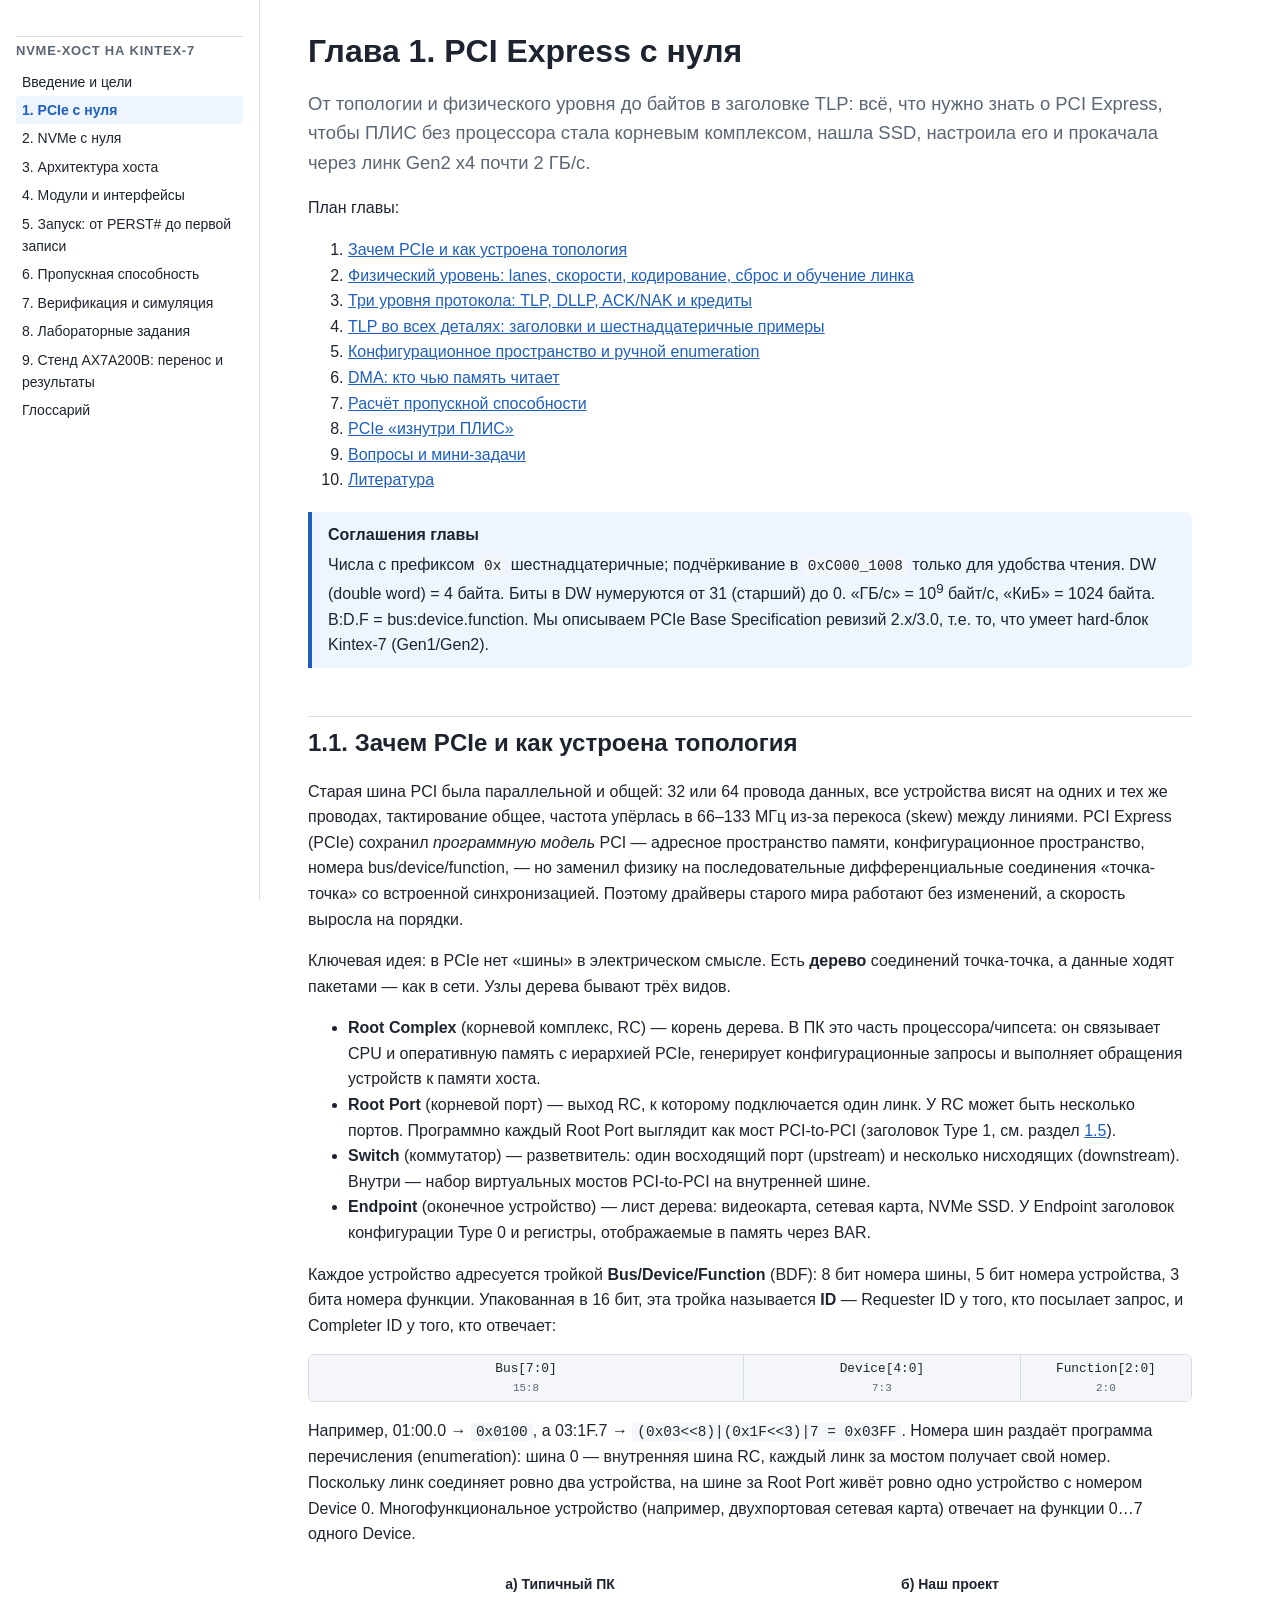
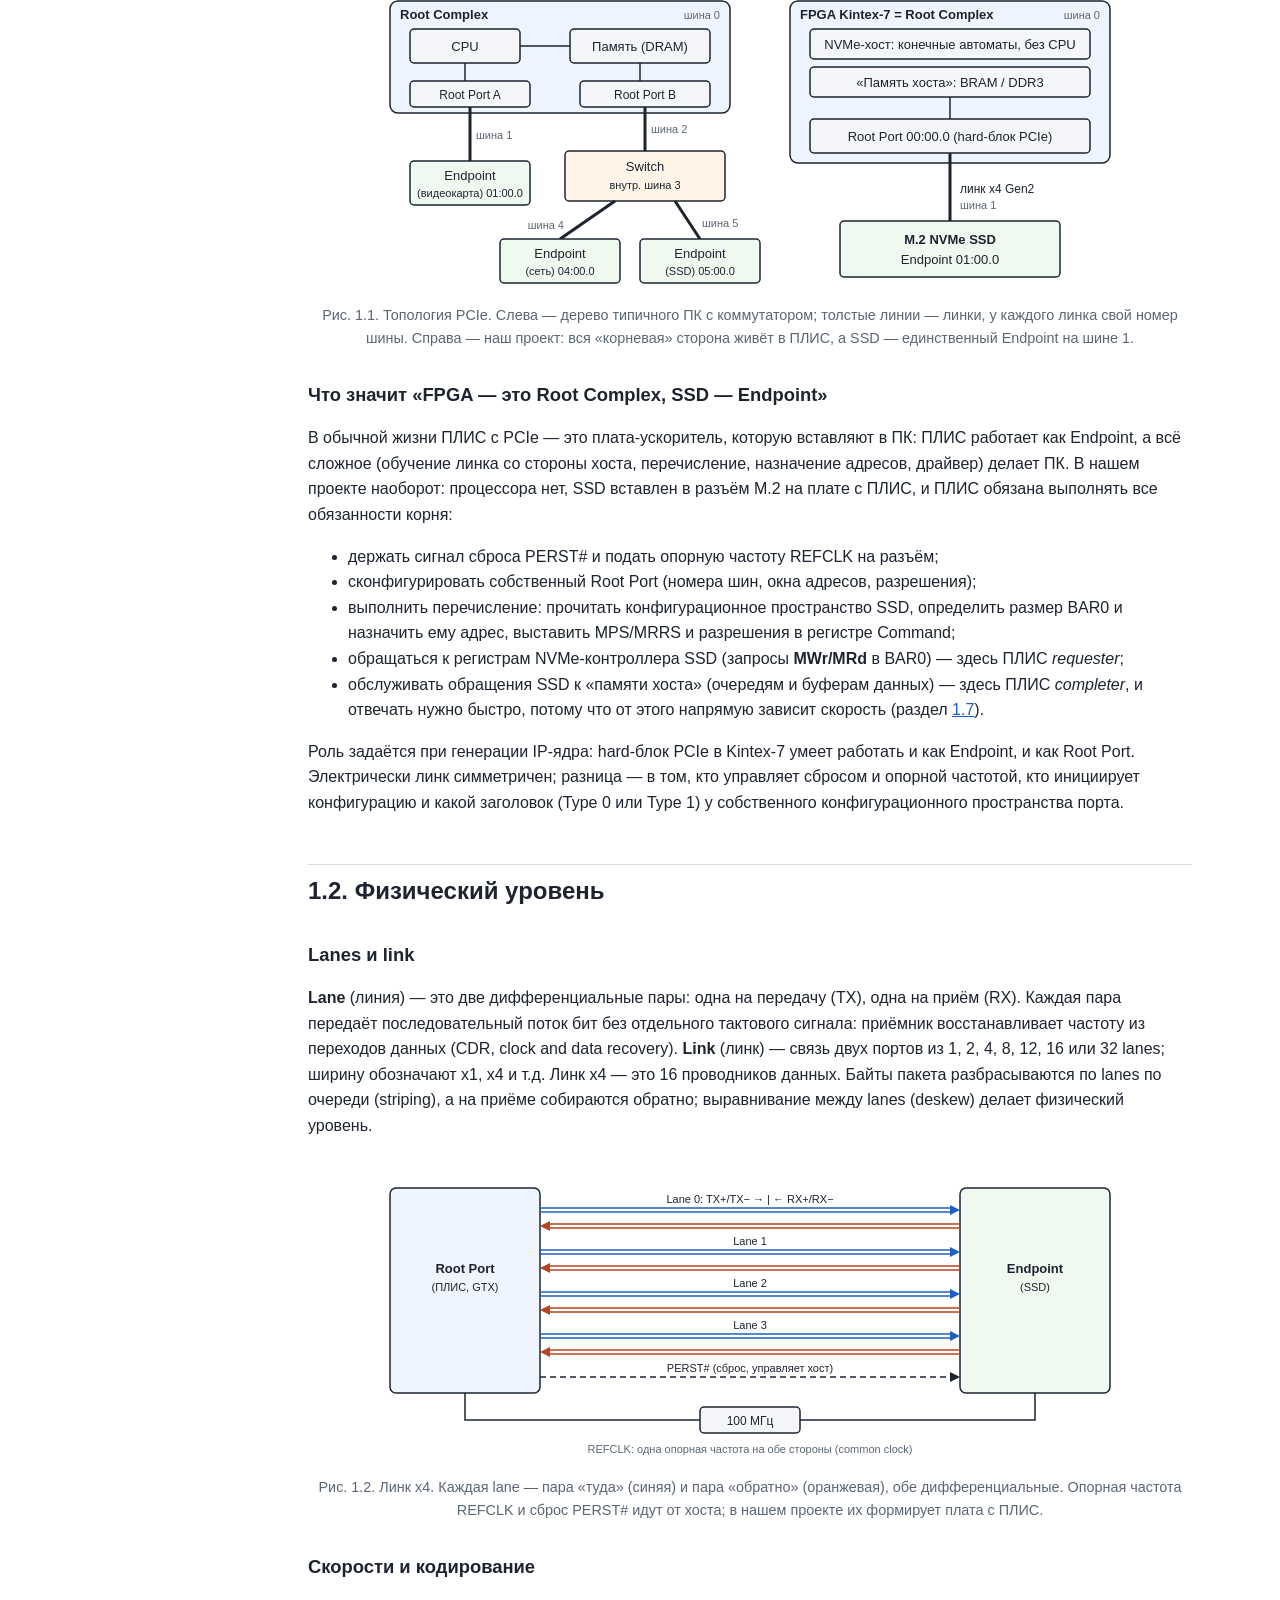
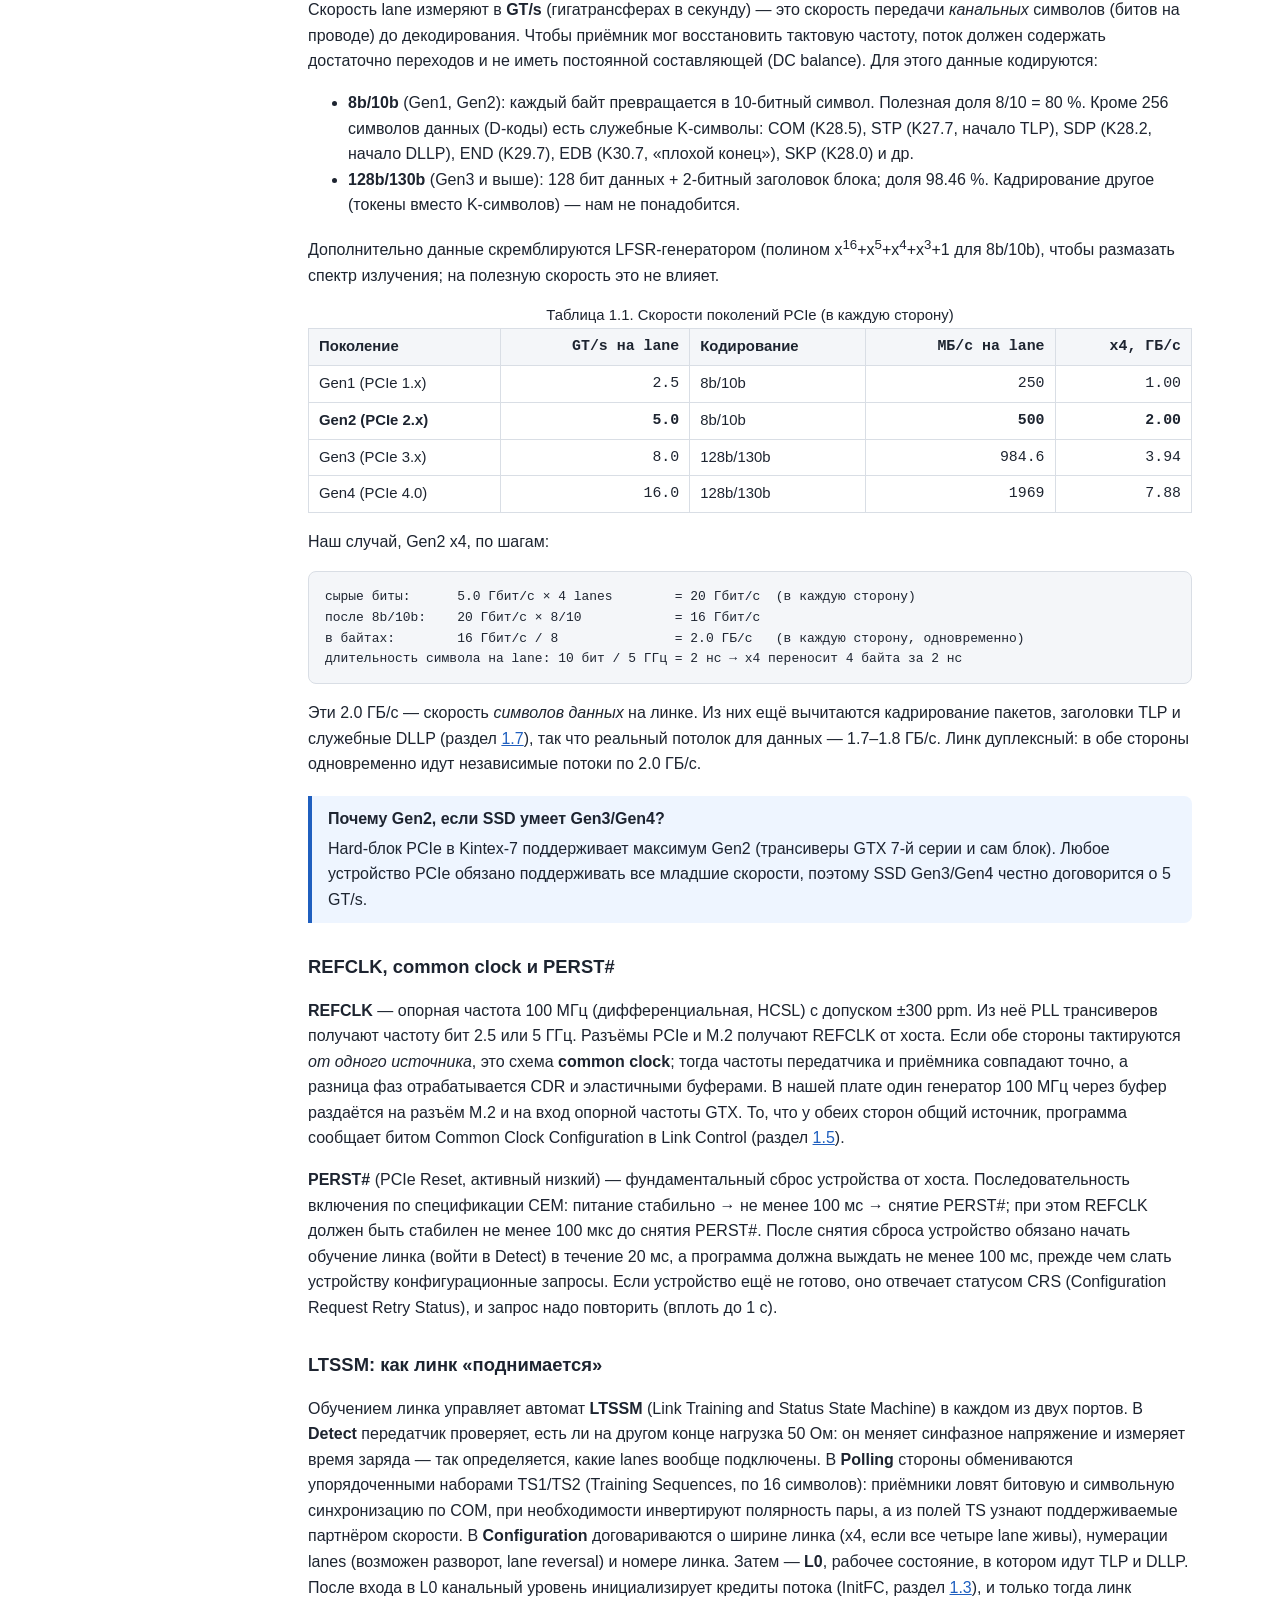
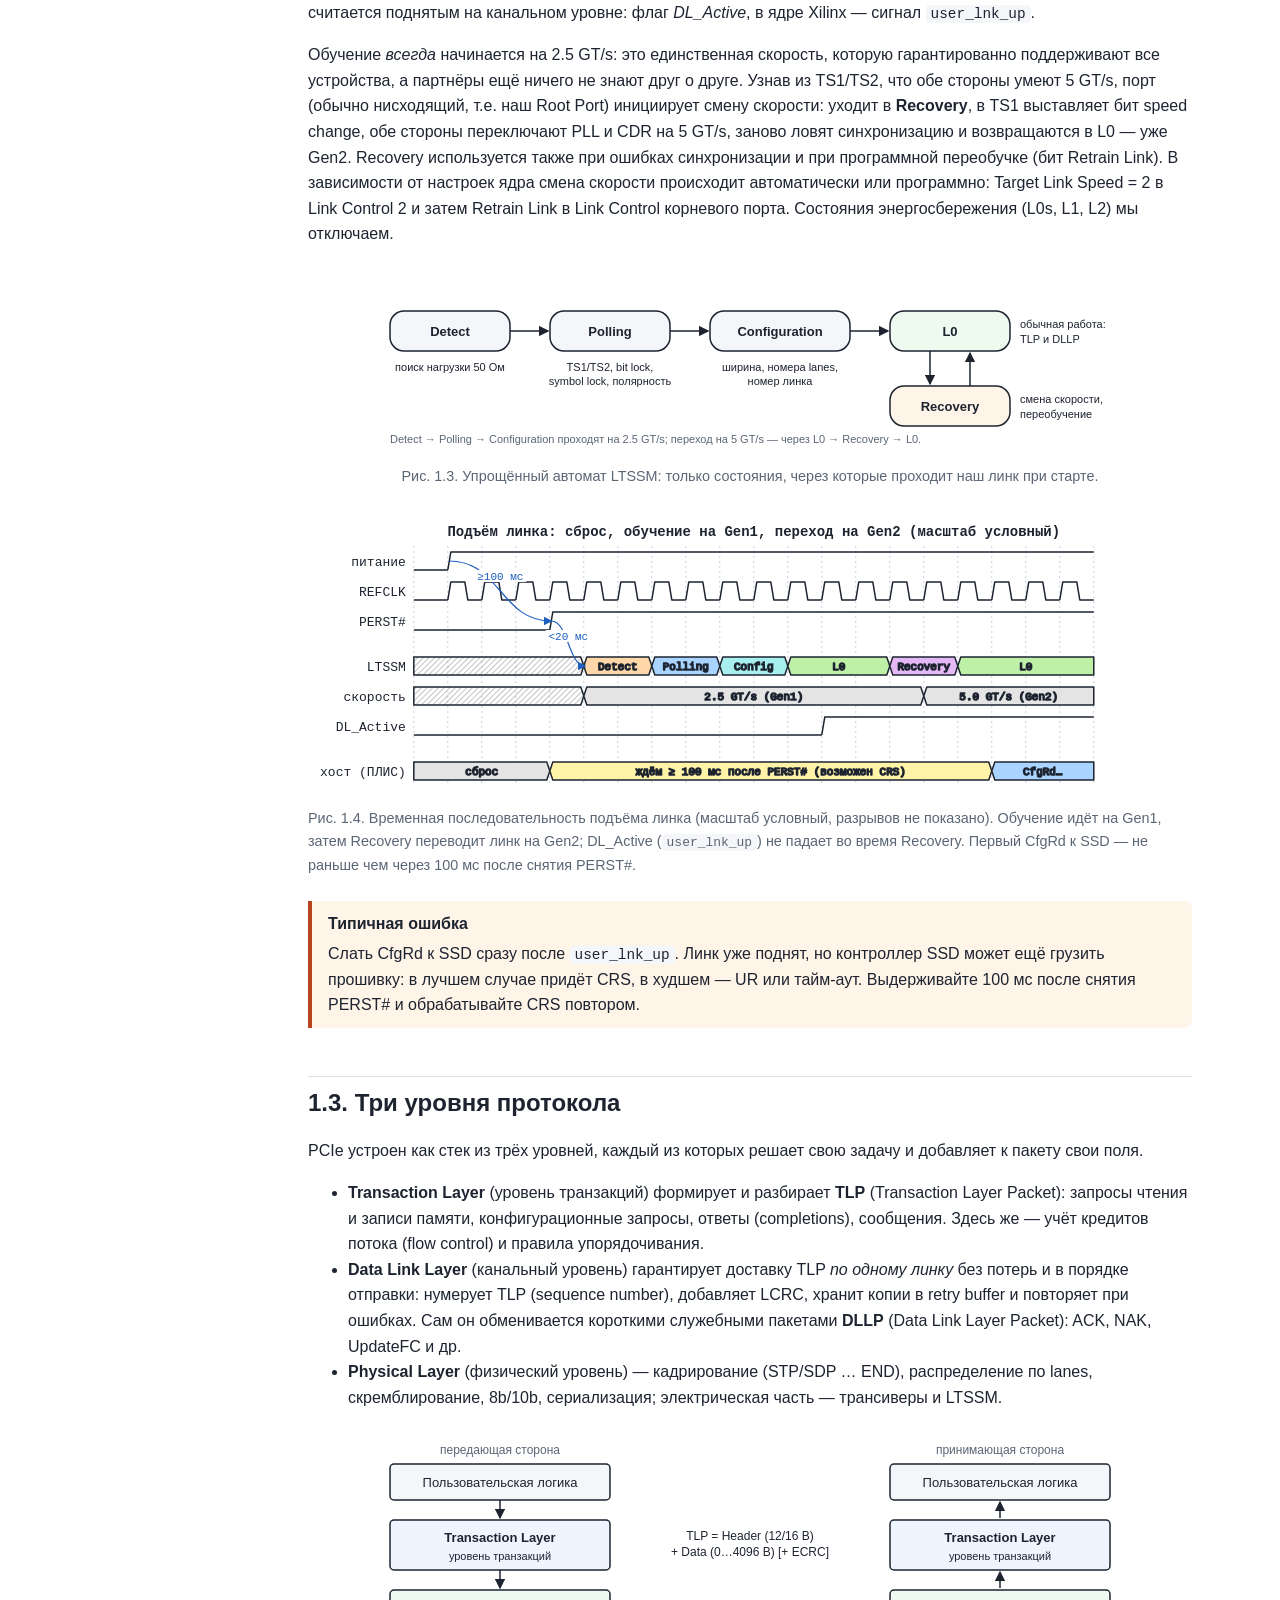
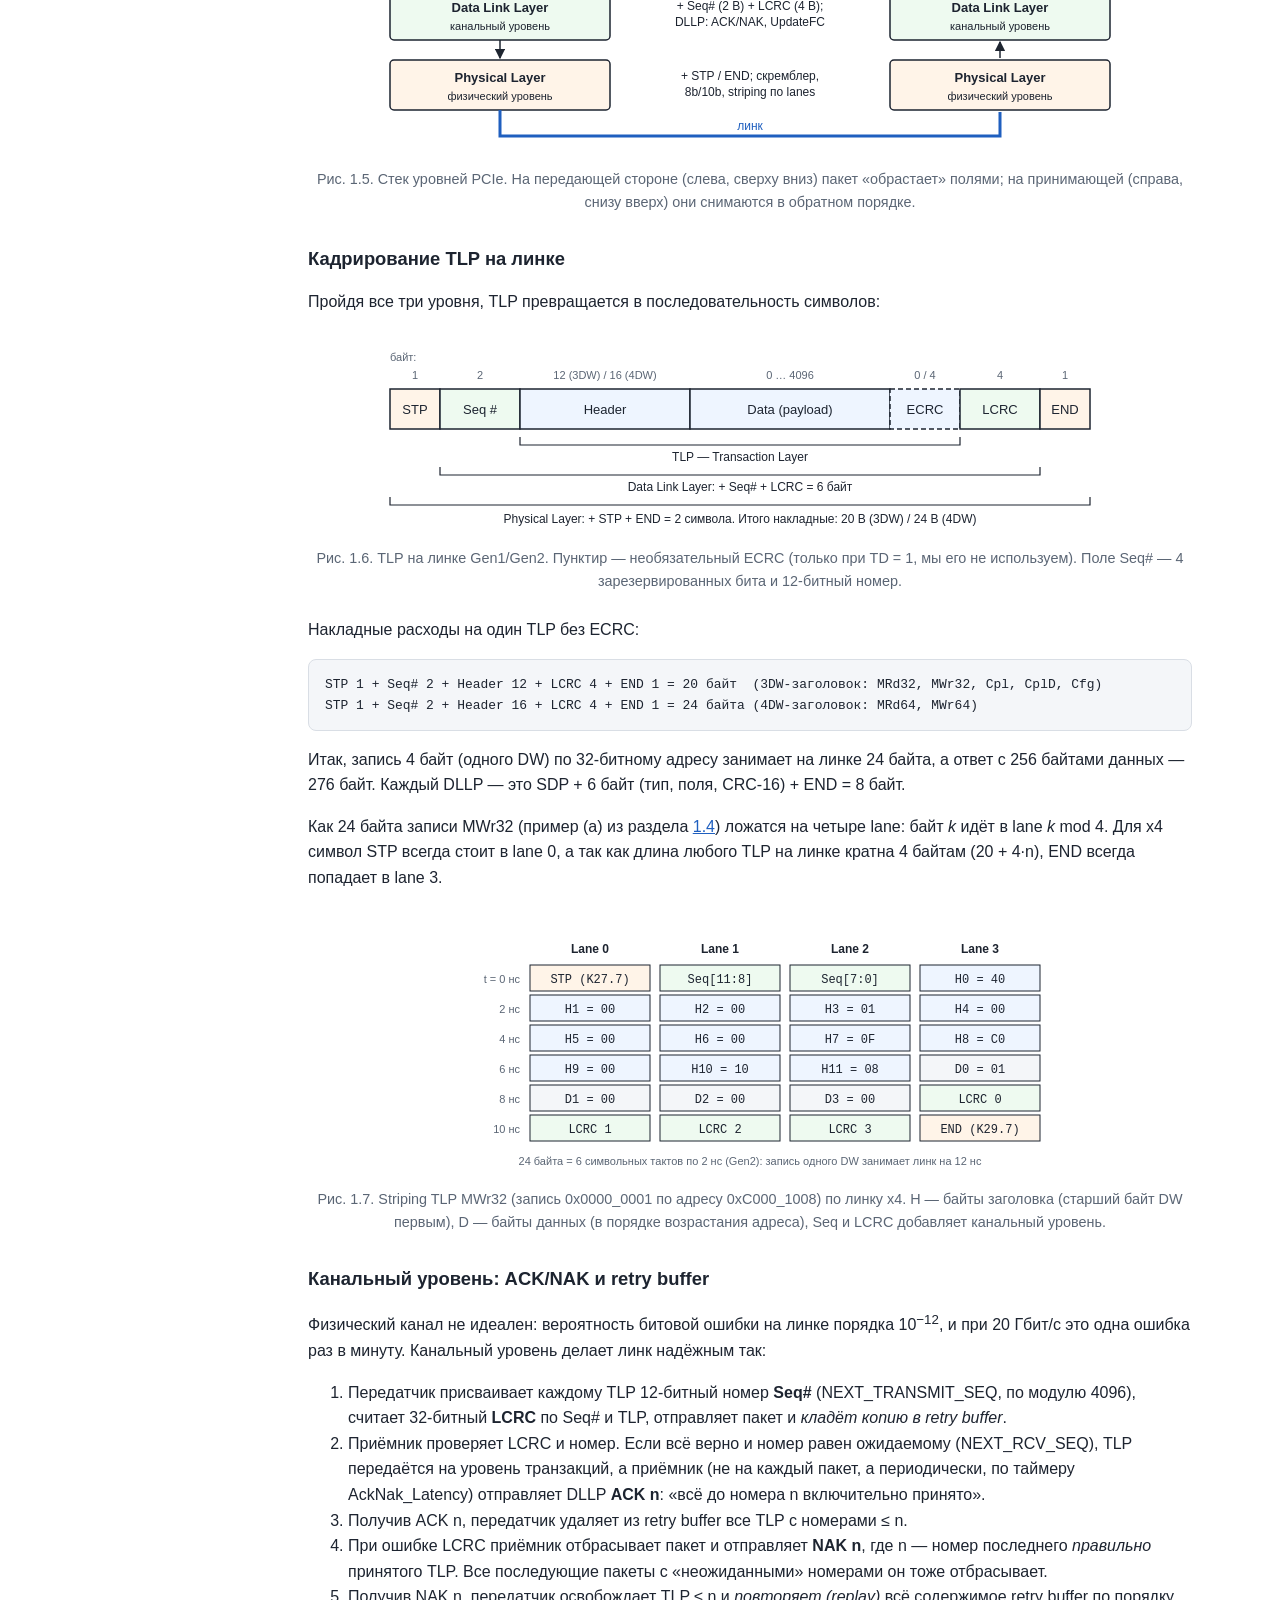
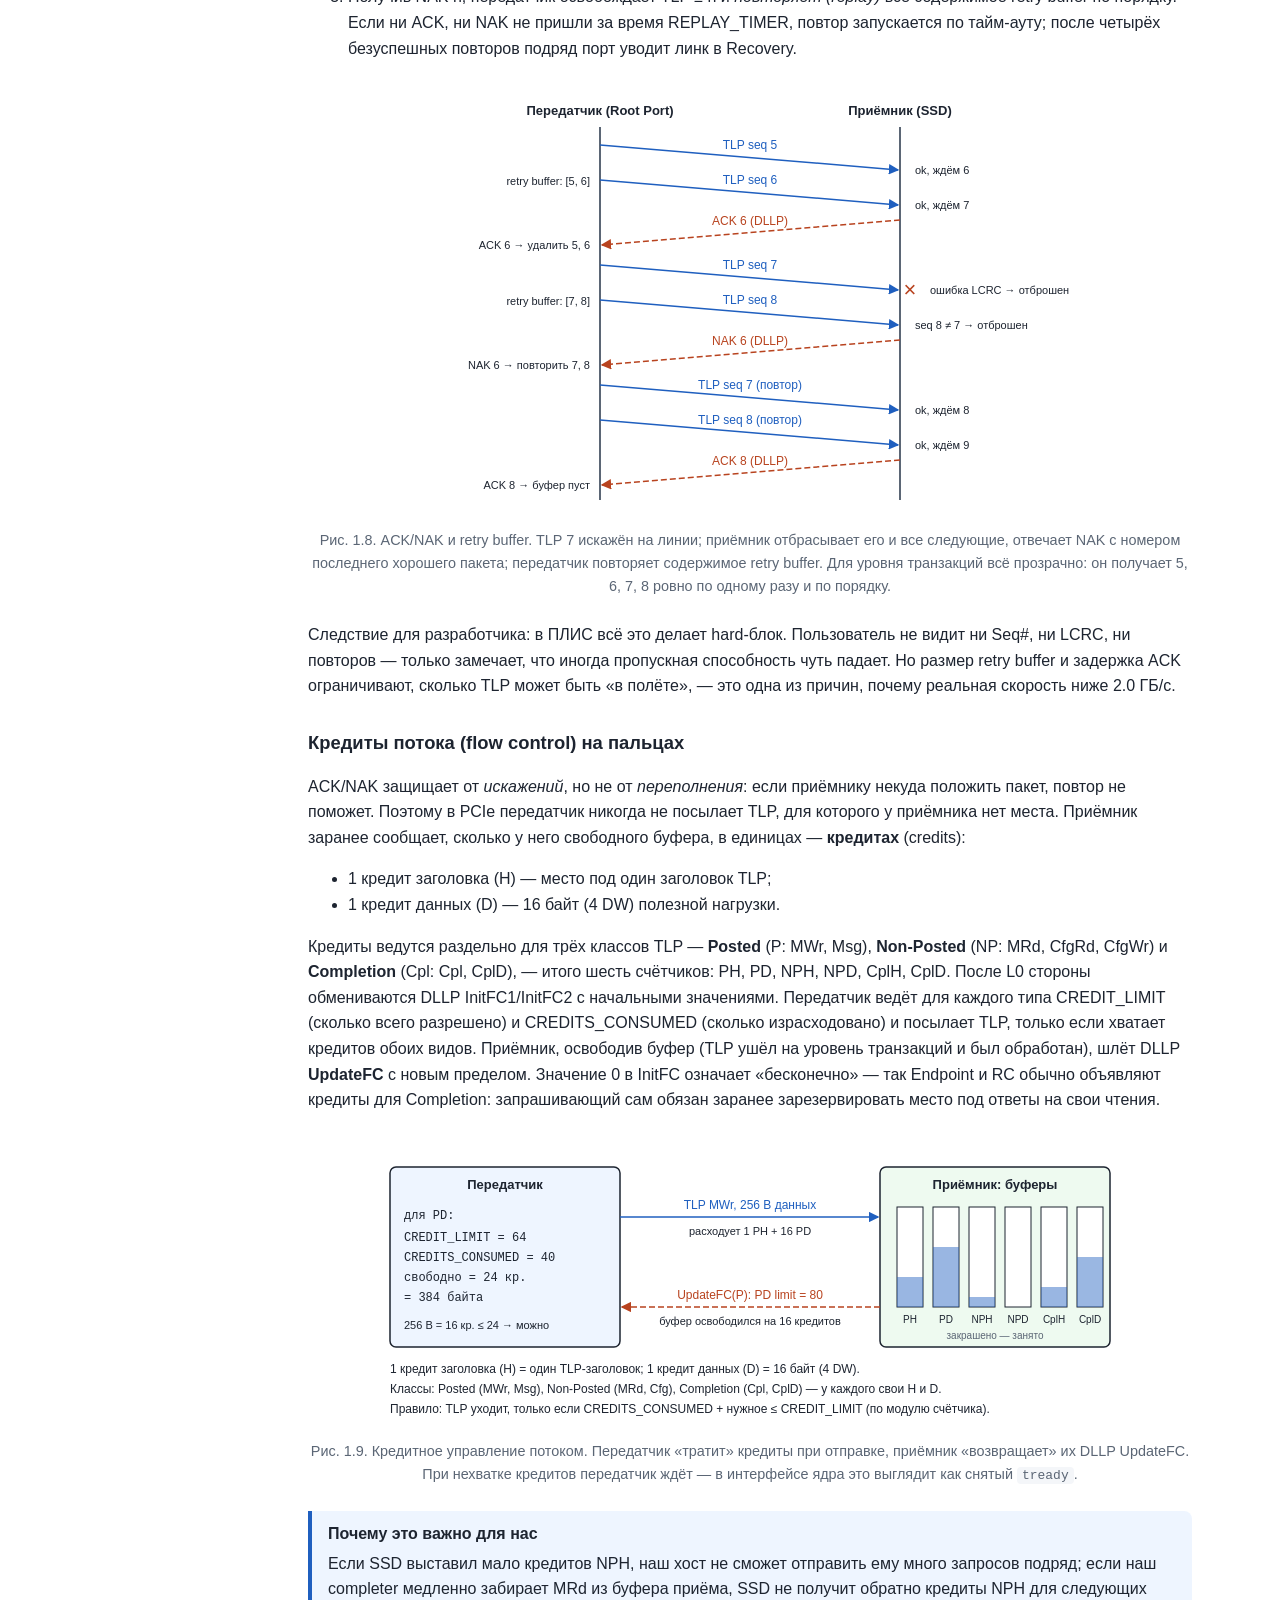
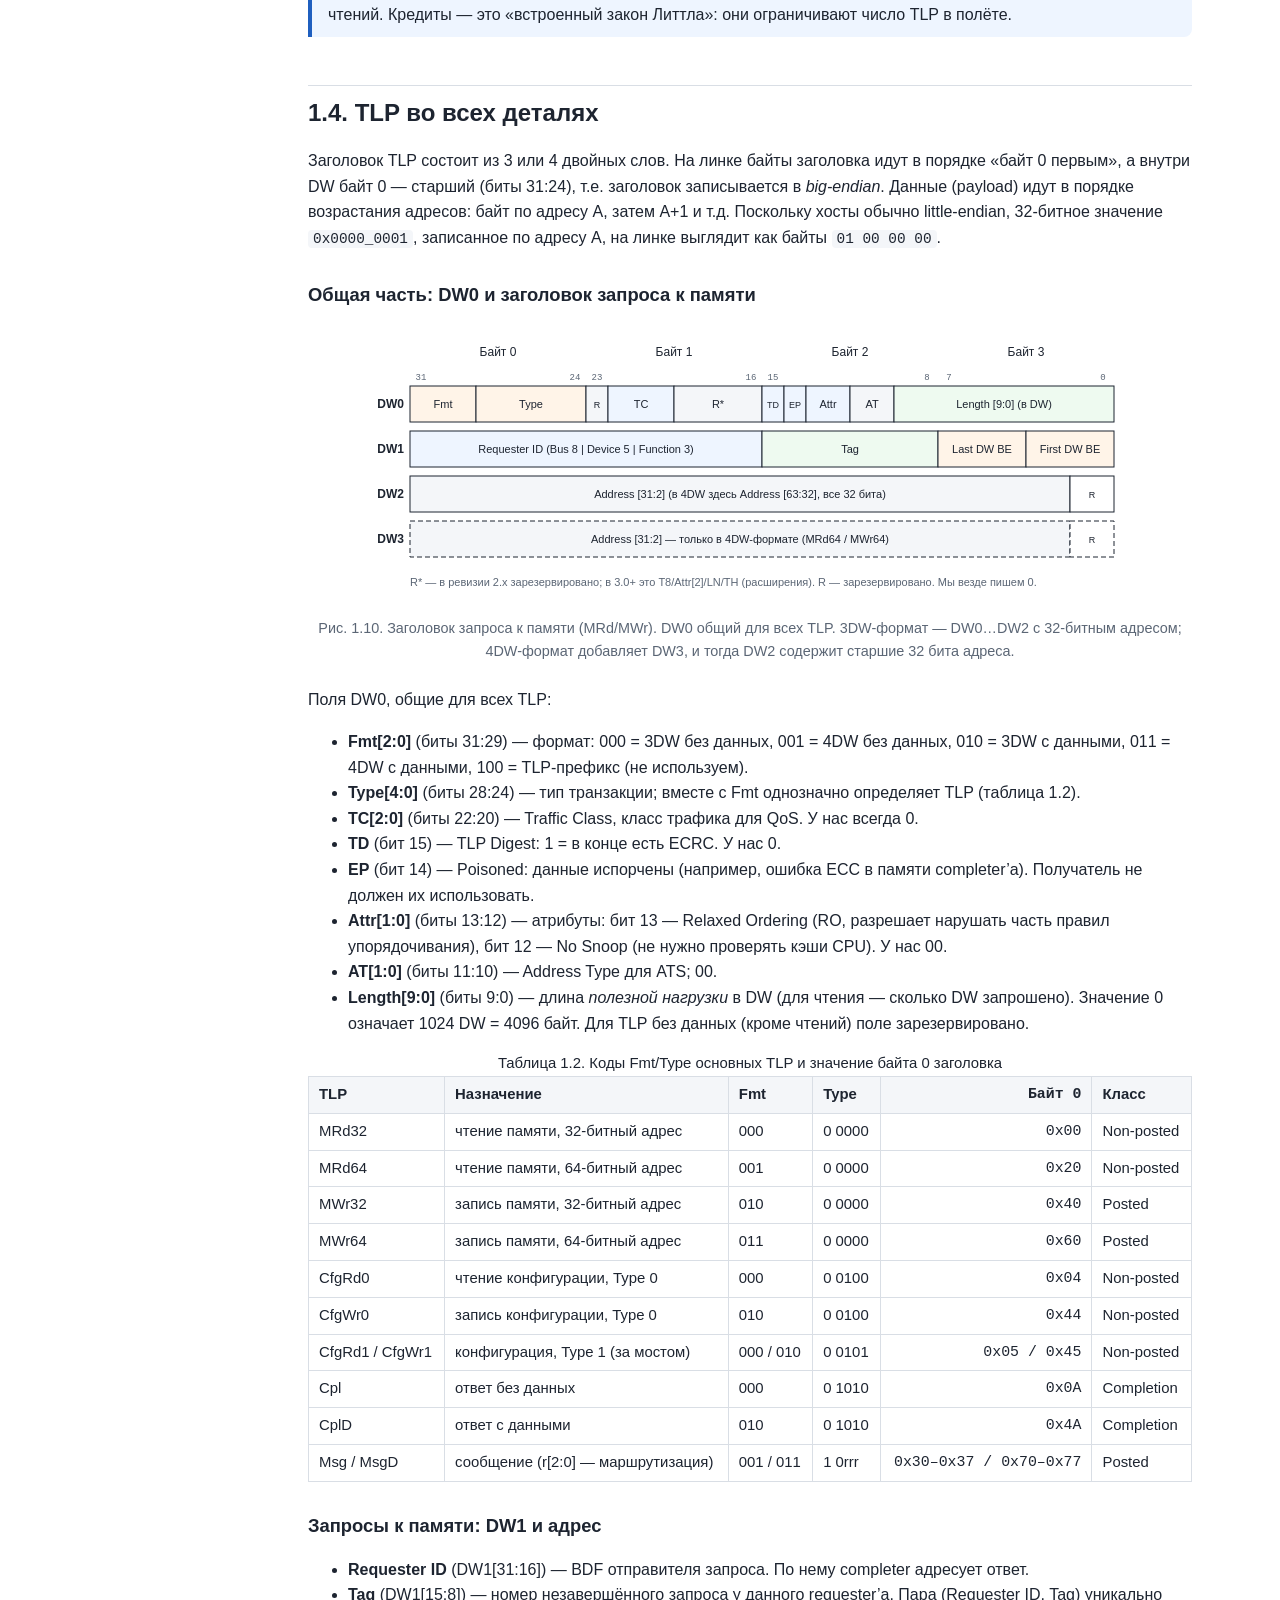
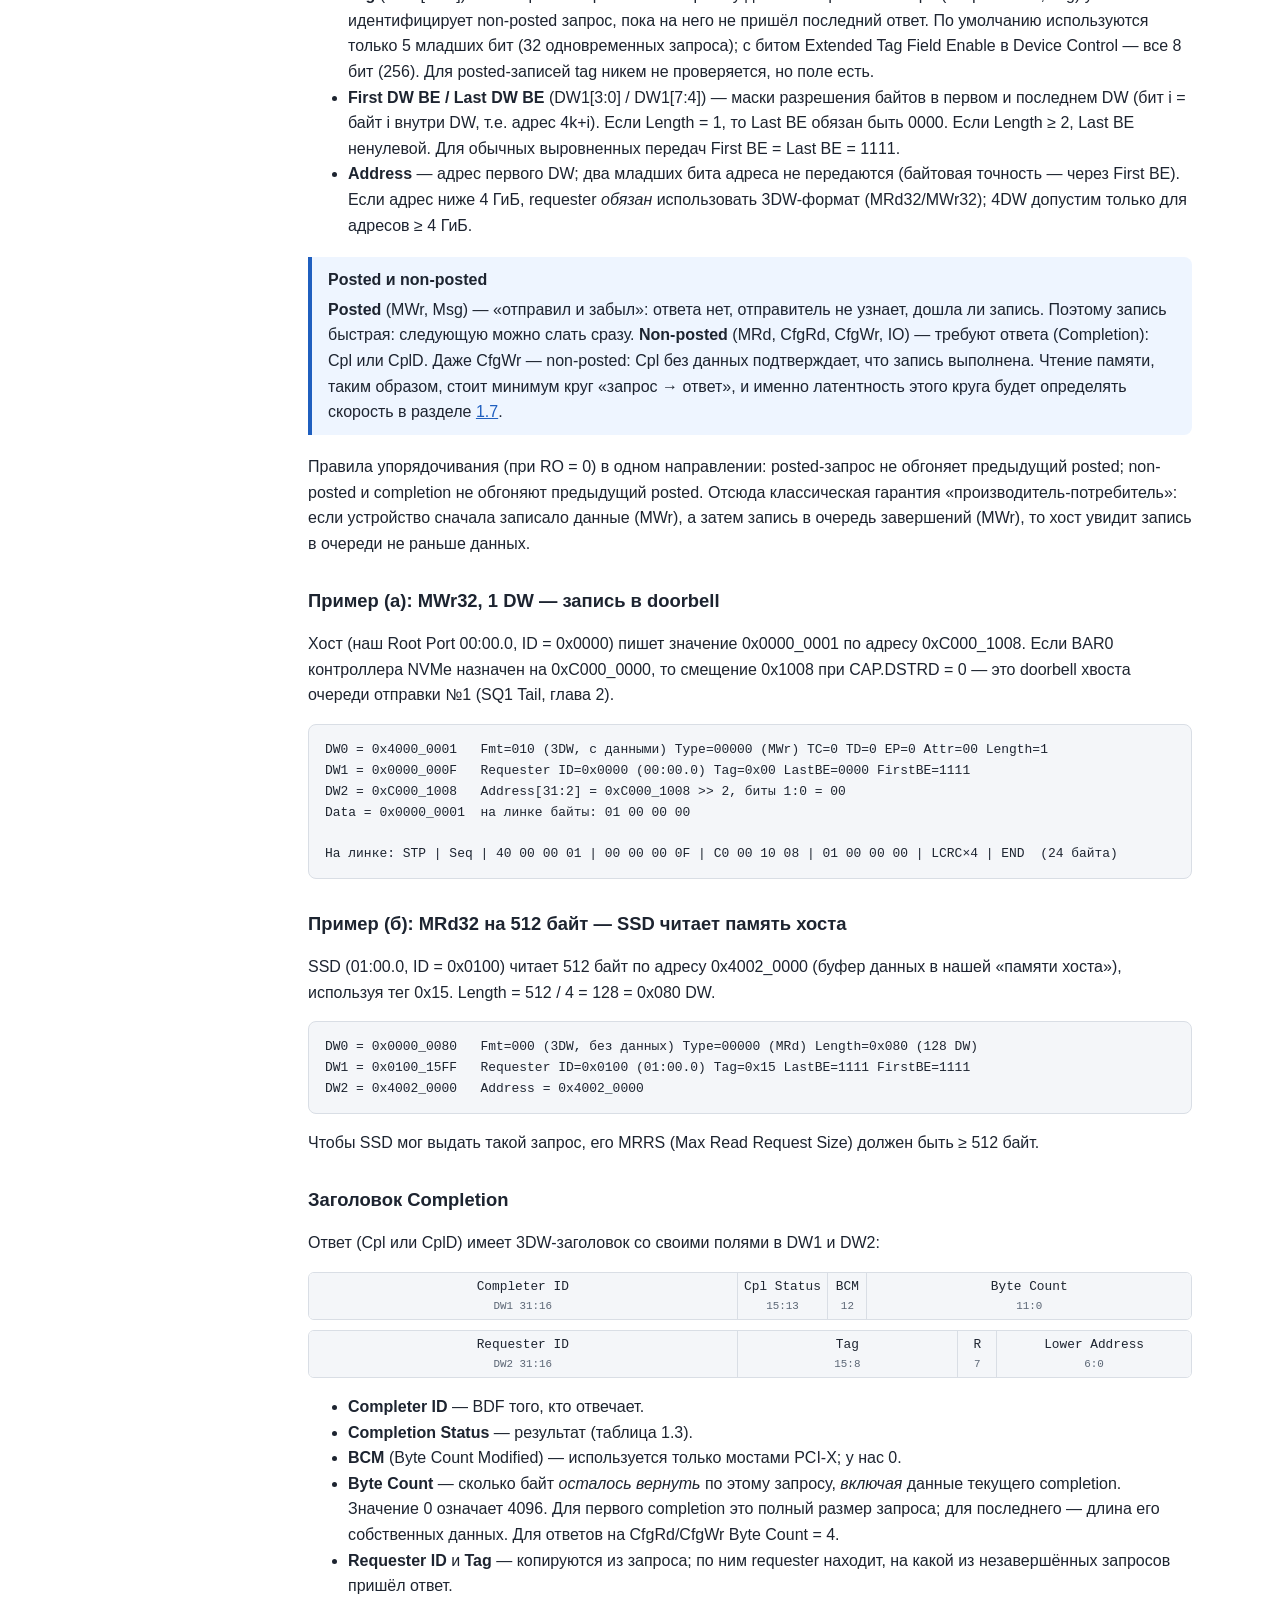
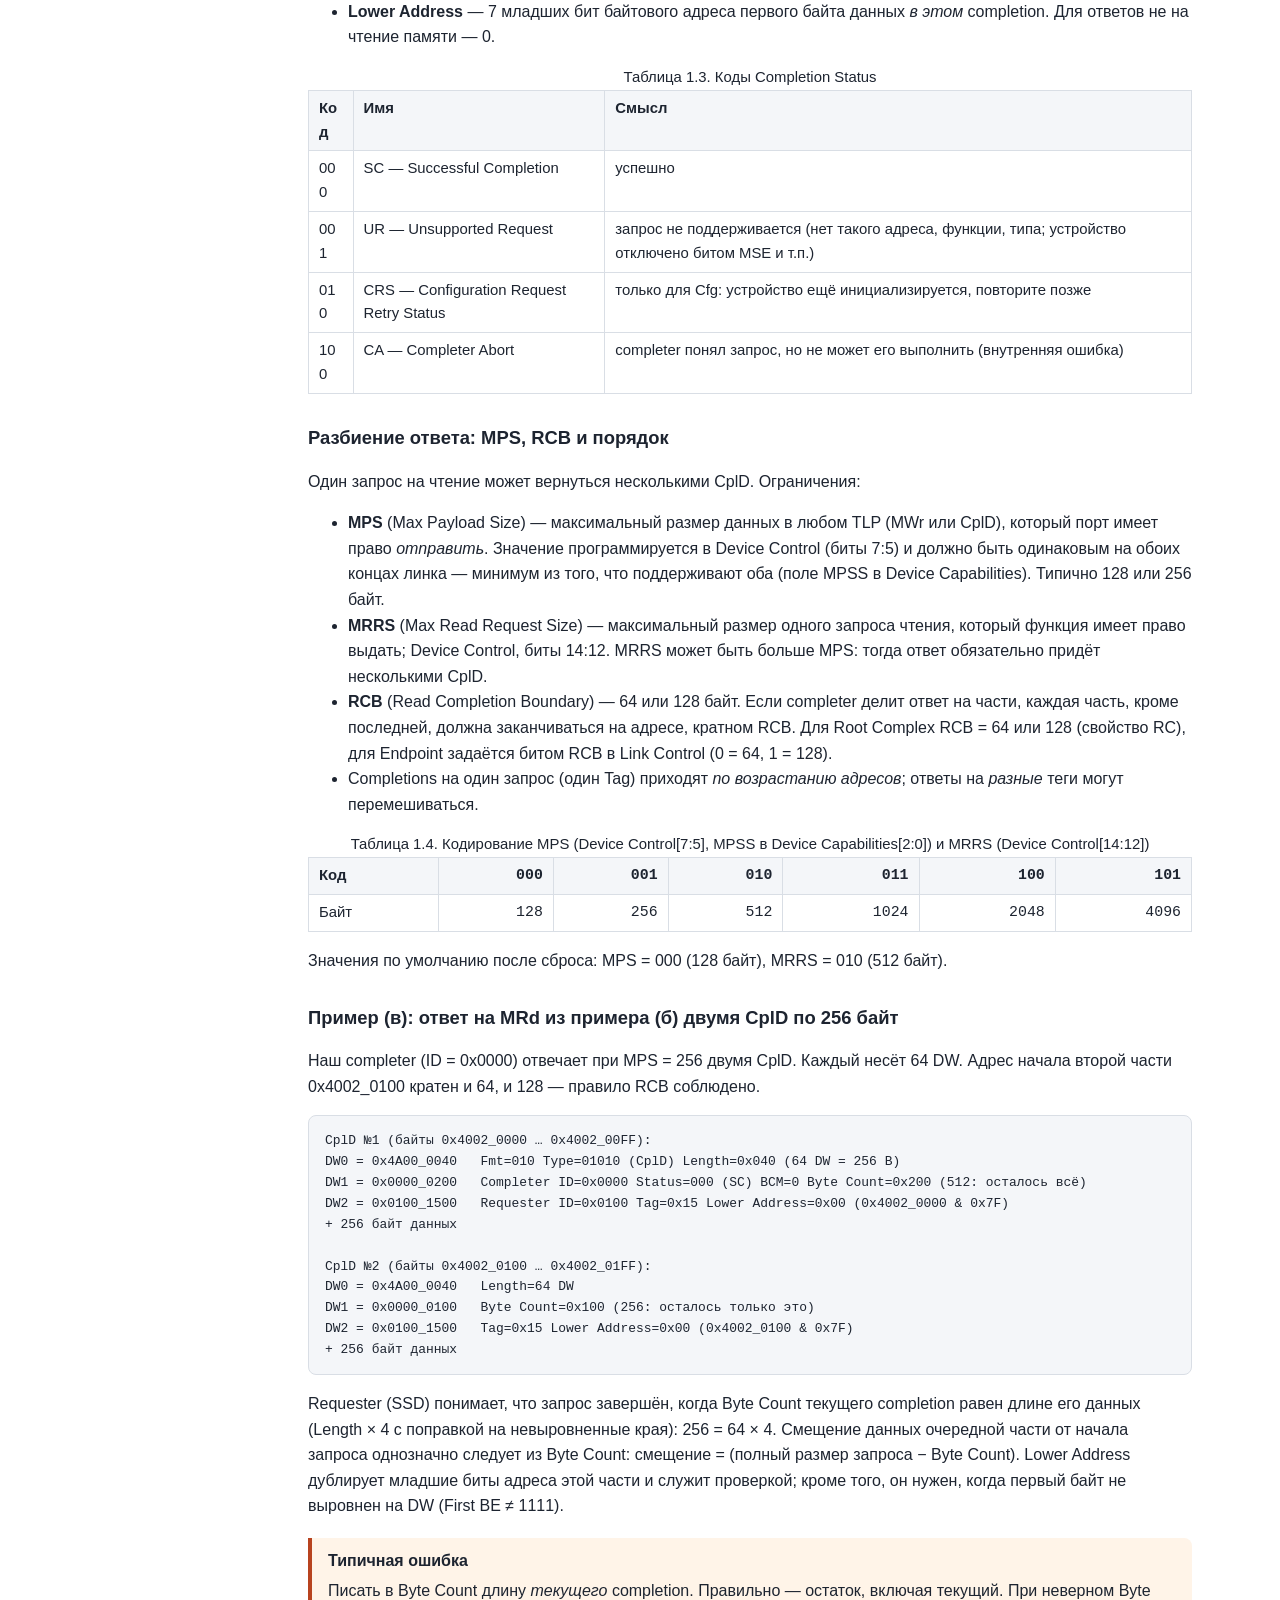
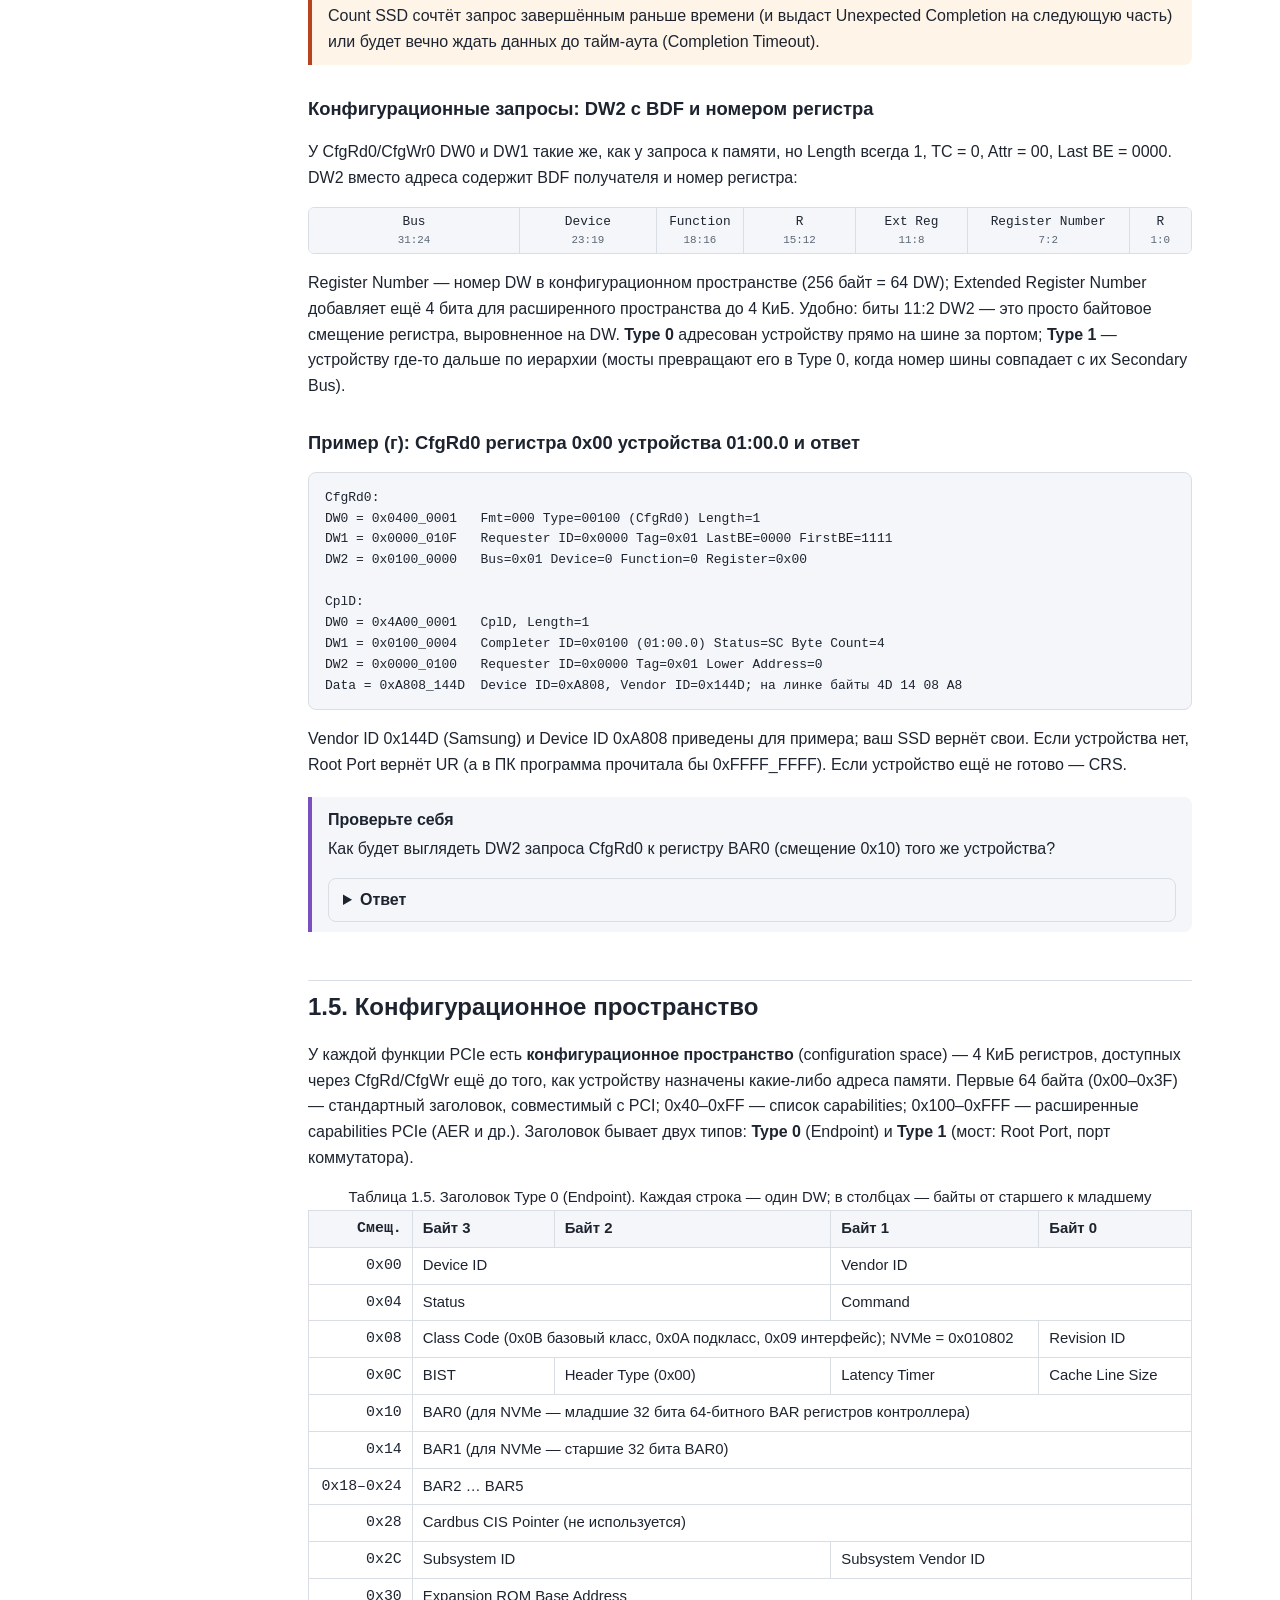
==== commit a135b4c8: "docs: chapter 9 - AX7A200B stand: port to Artix-7 and hardware results New chapter 09_ax7a200b.html " ====
--- a/docs/01_pcie_basics.html
+++ b/docs/01_pcie_basics.html
@@ -21,6 +21,7 @@
     <li><a href="06_performance.html">6. Пропускная способность</a></li>
     <li><a href="07_verification.html">7. Верификация и симуляция</a></li>
     <li><a href="08_lab.html">8. Лабораторные задания</a></li>
+    <li><a href="09_ax7a200b.html">9. Стенд AX7A200B: перенос и результаты</a></li>
     <li><a href="glossary.html">Глоссарий</a></li>
   </ul>
 </nav>
--- a/docs/css/style.css
+++ b/docs/css/style.css
@@ -41,6 +41,8 @@
 pre{background:var(--code-bg);border:1px solid var(--border);border-radius:8px;padding:14px 16px;overflow:auto;line-height:1.45}
 pre code{background:none;padding:0}
 table{border-collapse:collapse;width:100%;margin:1em 0;font-size:.93em}
+.tablewrap,figure.wave{overflow-x:auto}
+main{overflow-wrap:anywhere}
 th,td{border:1px solid var(--border);padding:6px 10px;vertical-align:top;text-align:left}
 th{background:var(--code-bg)}
 td.num,th.num{text-align:right;font-family:var(--mono)}
@@ -66,7 +68,7 @@
 details{border:1px solid var(--border);border-radius:8px;padding:8px 14px;margin:1em 0}
 summary{cursor:pointer;font-weight:600}
 @media (max-width:900px){
-  .layout{grid-template-columns:1fr}
+  .layout{grid-template-columns:minmax(0,1fr)}
   nav.side{position:static;height:auto;border-right:0;border-bottom:1px solid var(--border)}
   main{padding:20px 16px 60px}
   .grid2{grid-template-columns:1fr}
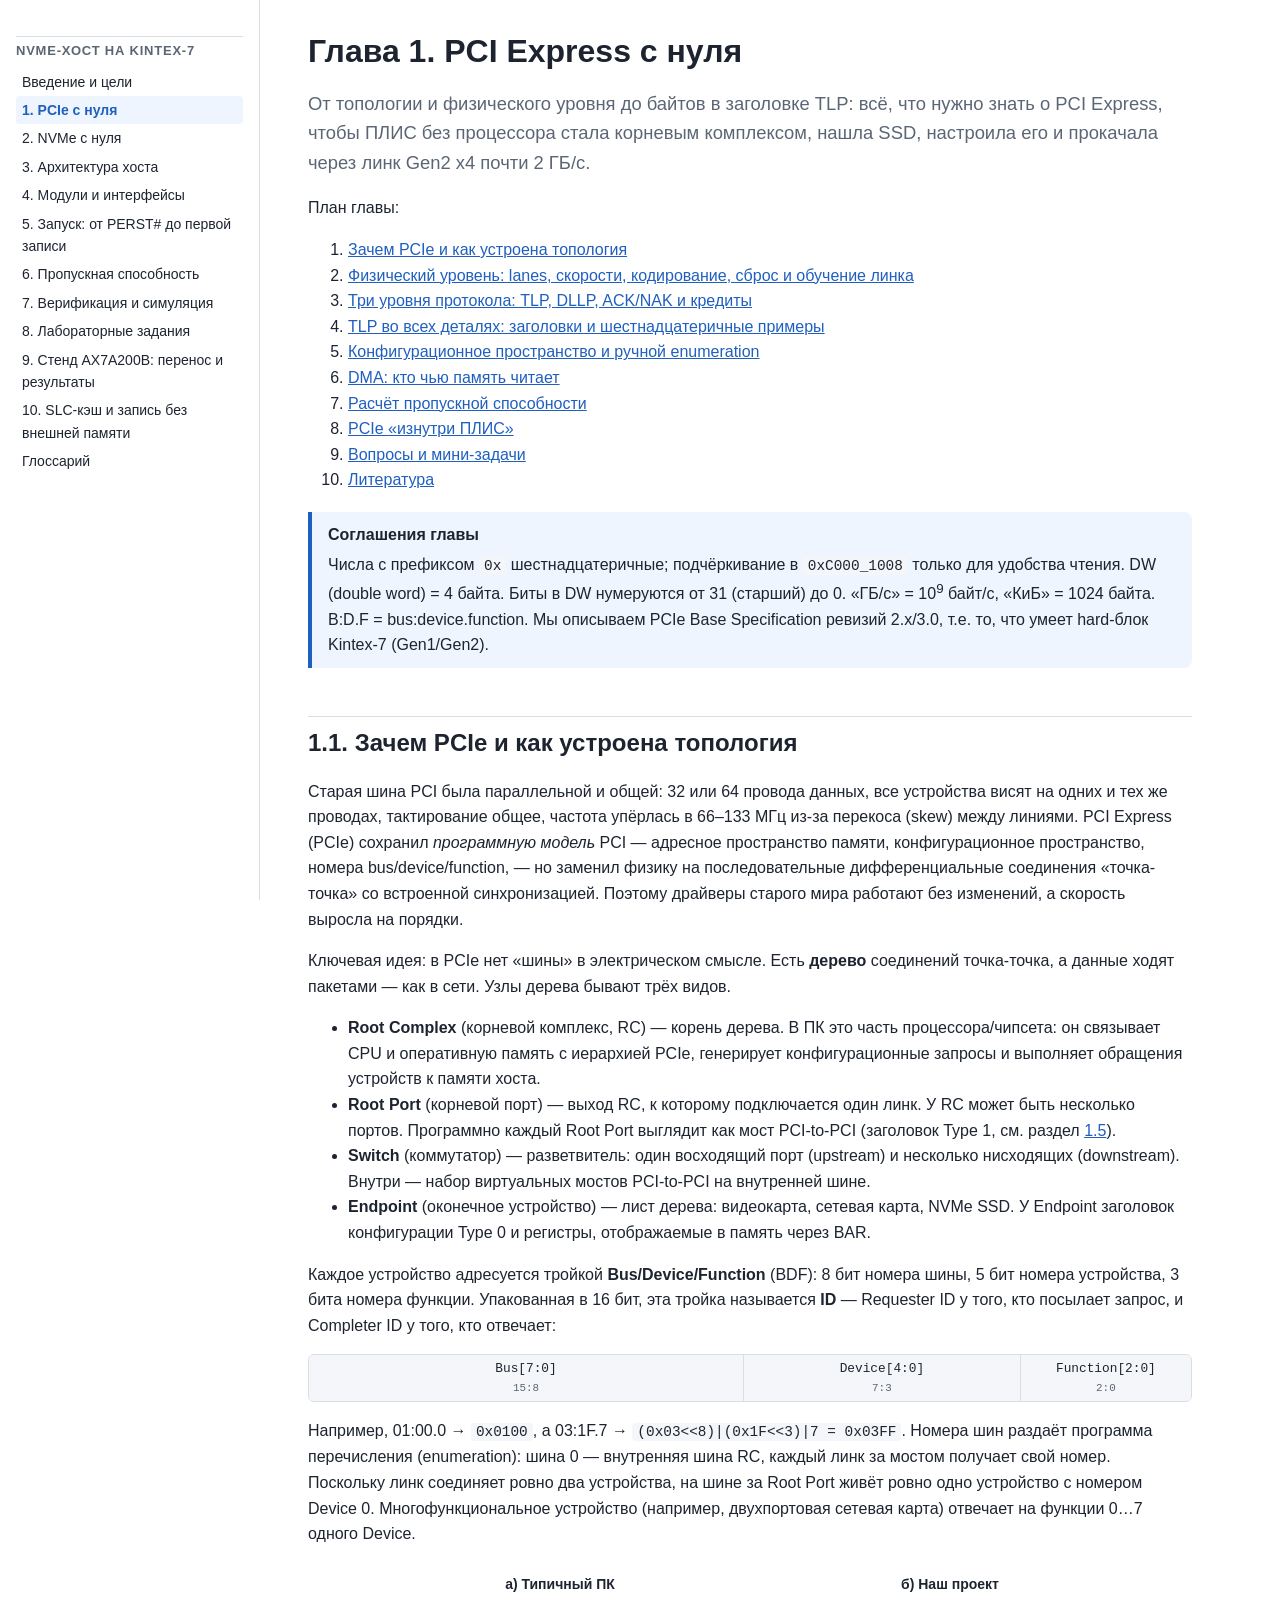
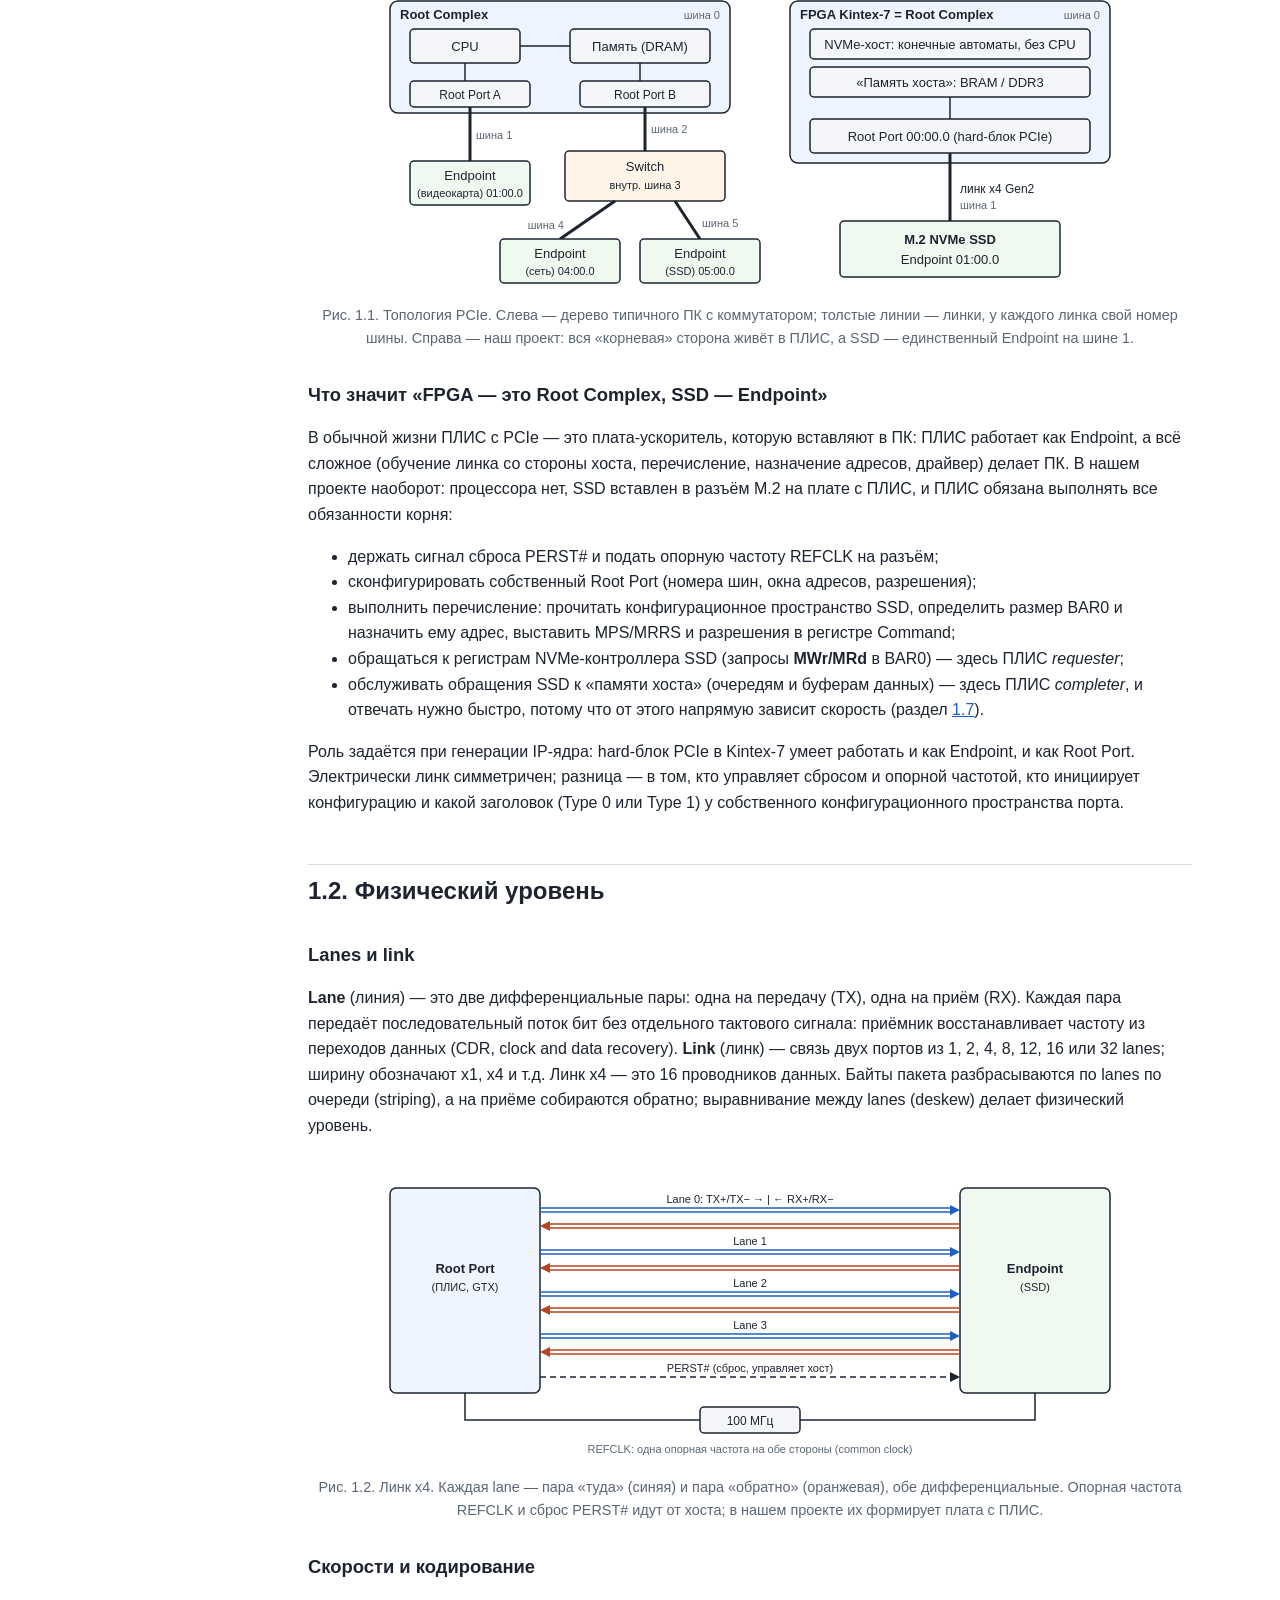
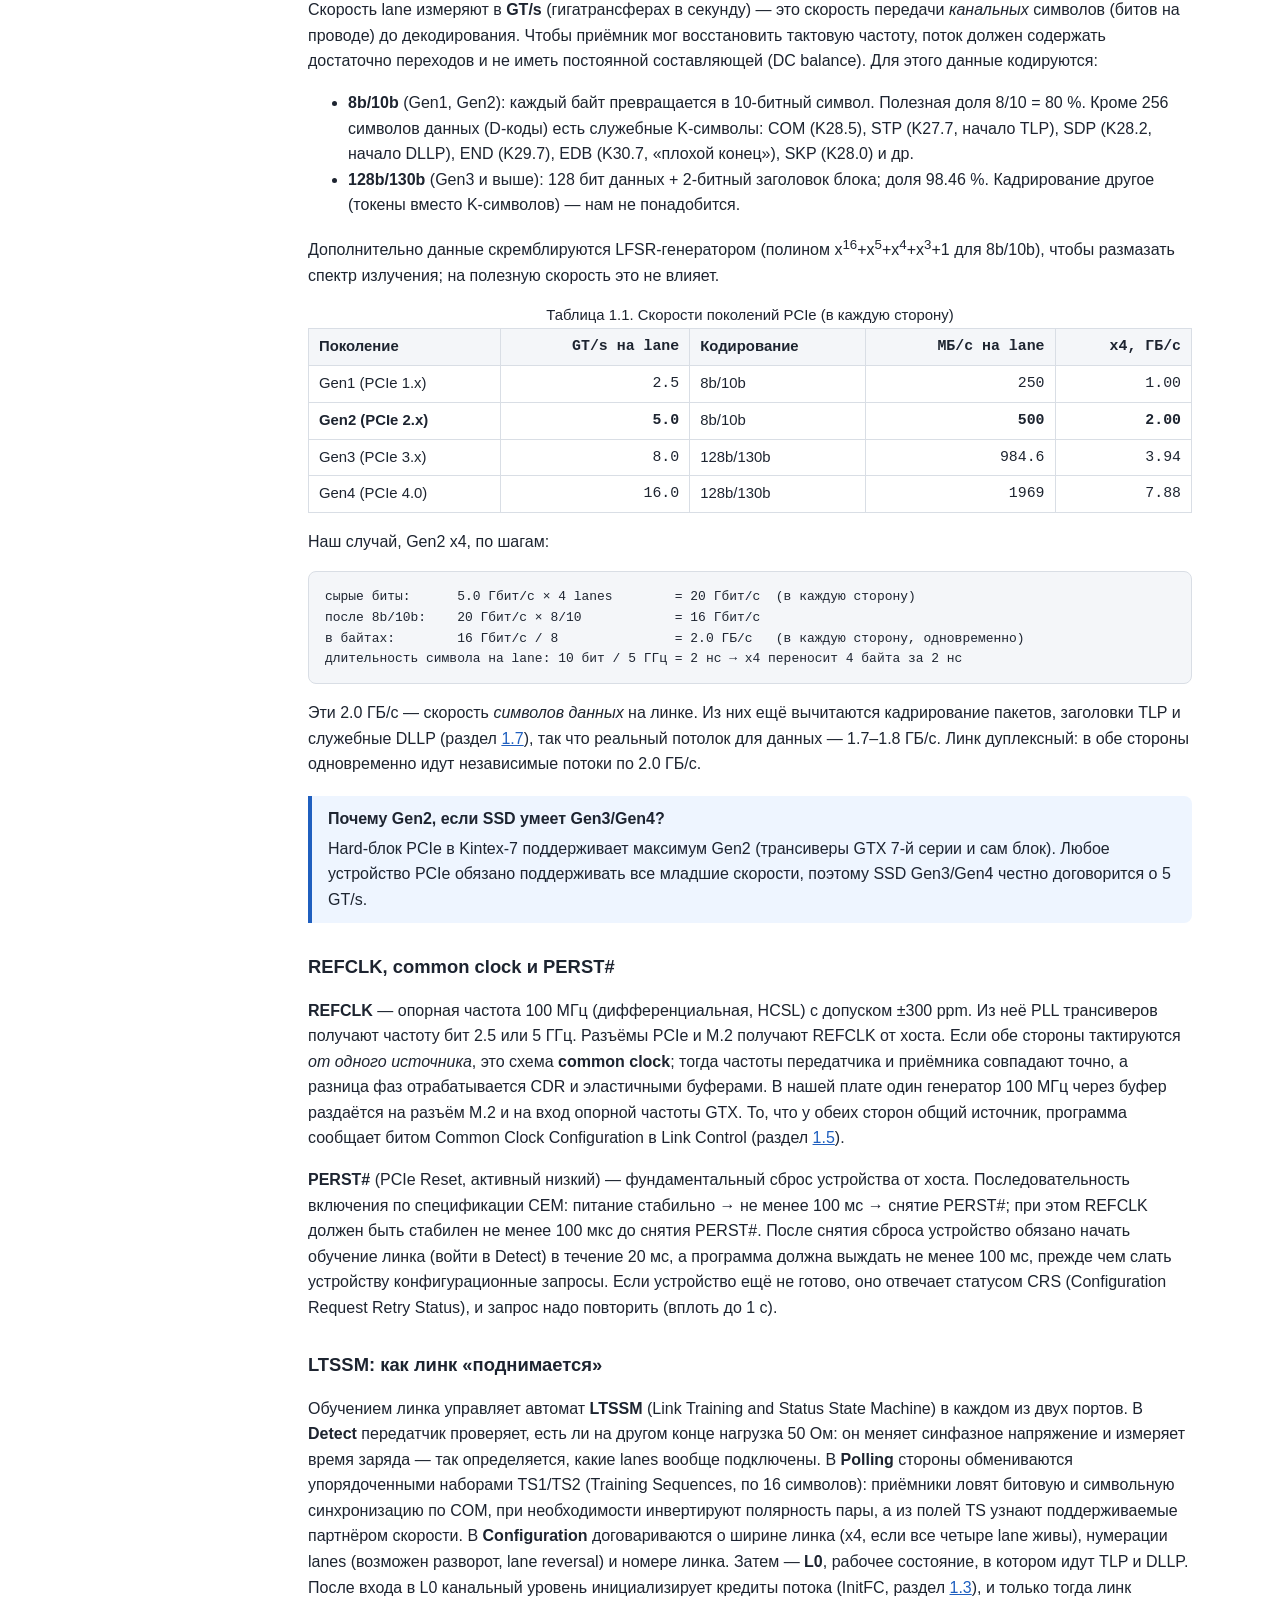
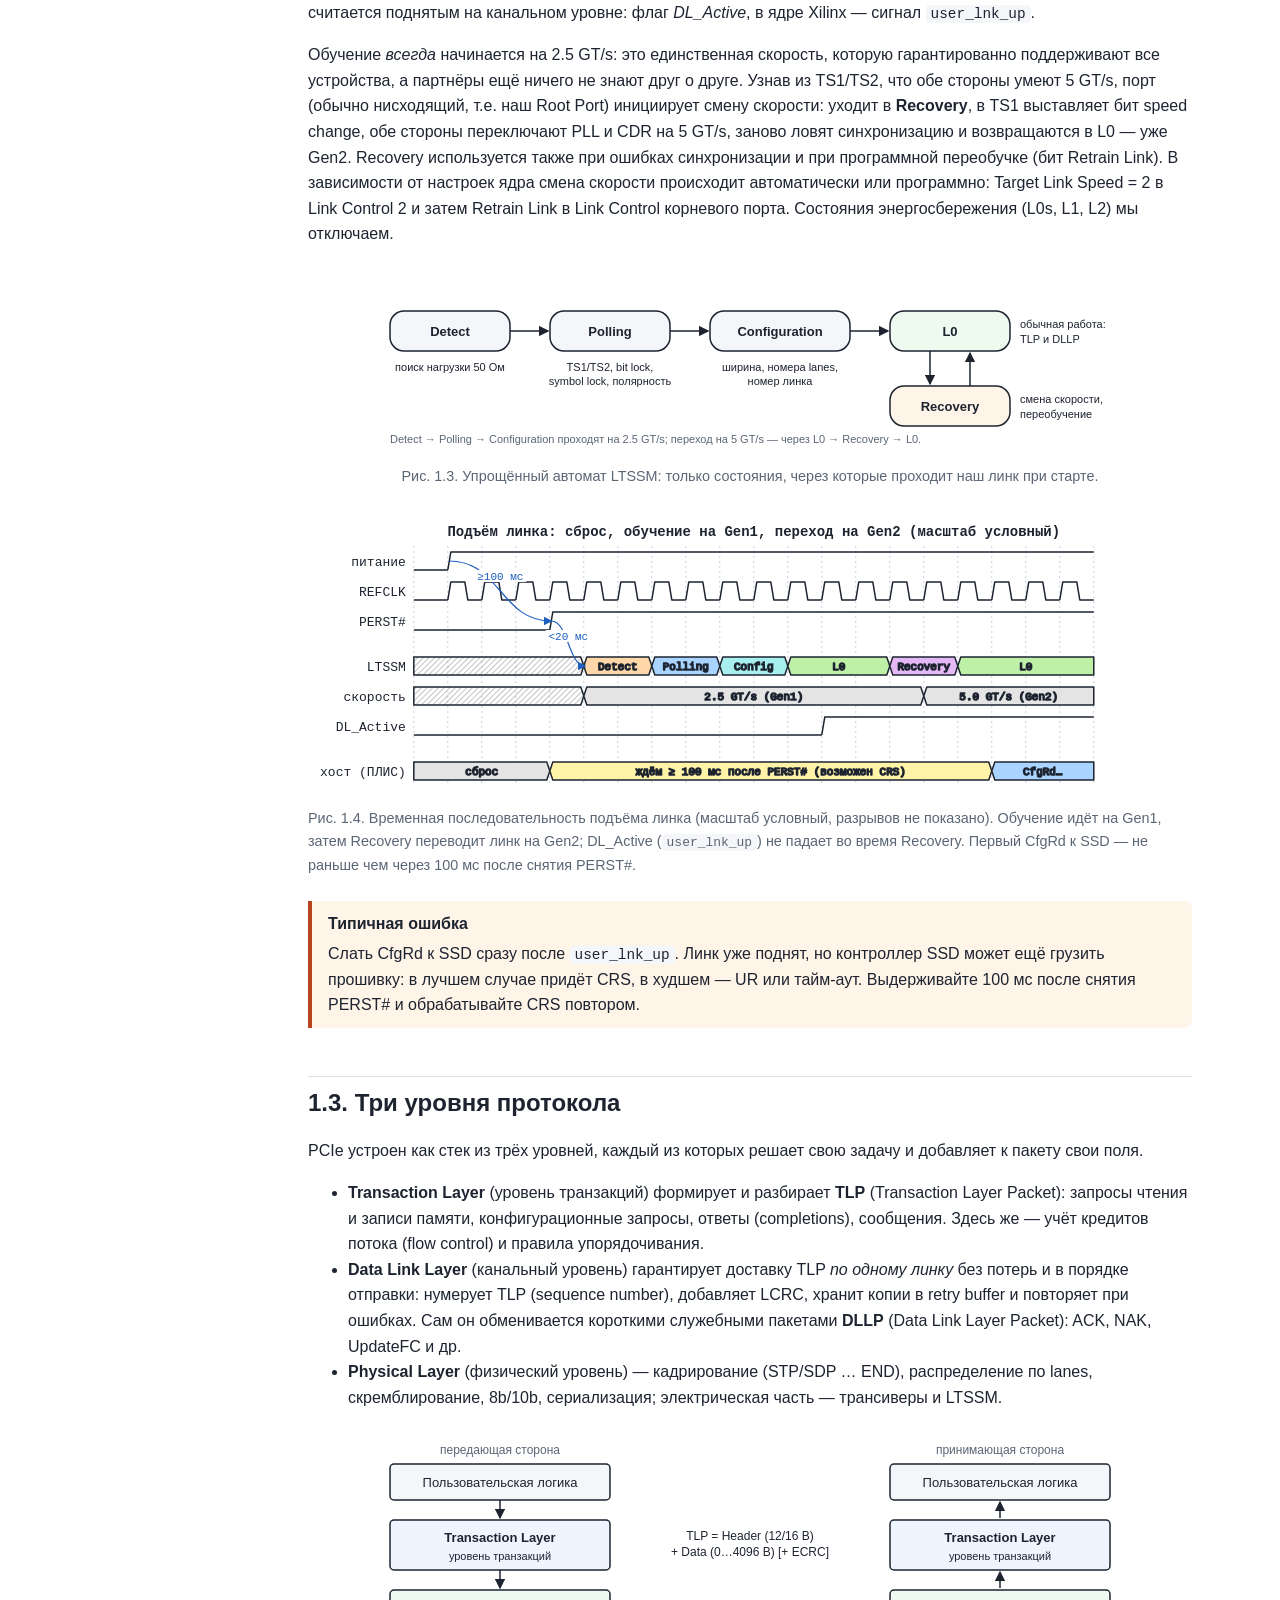
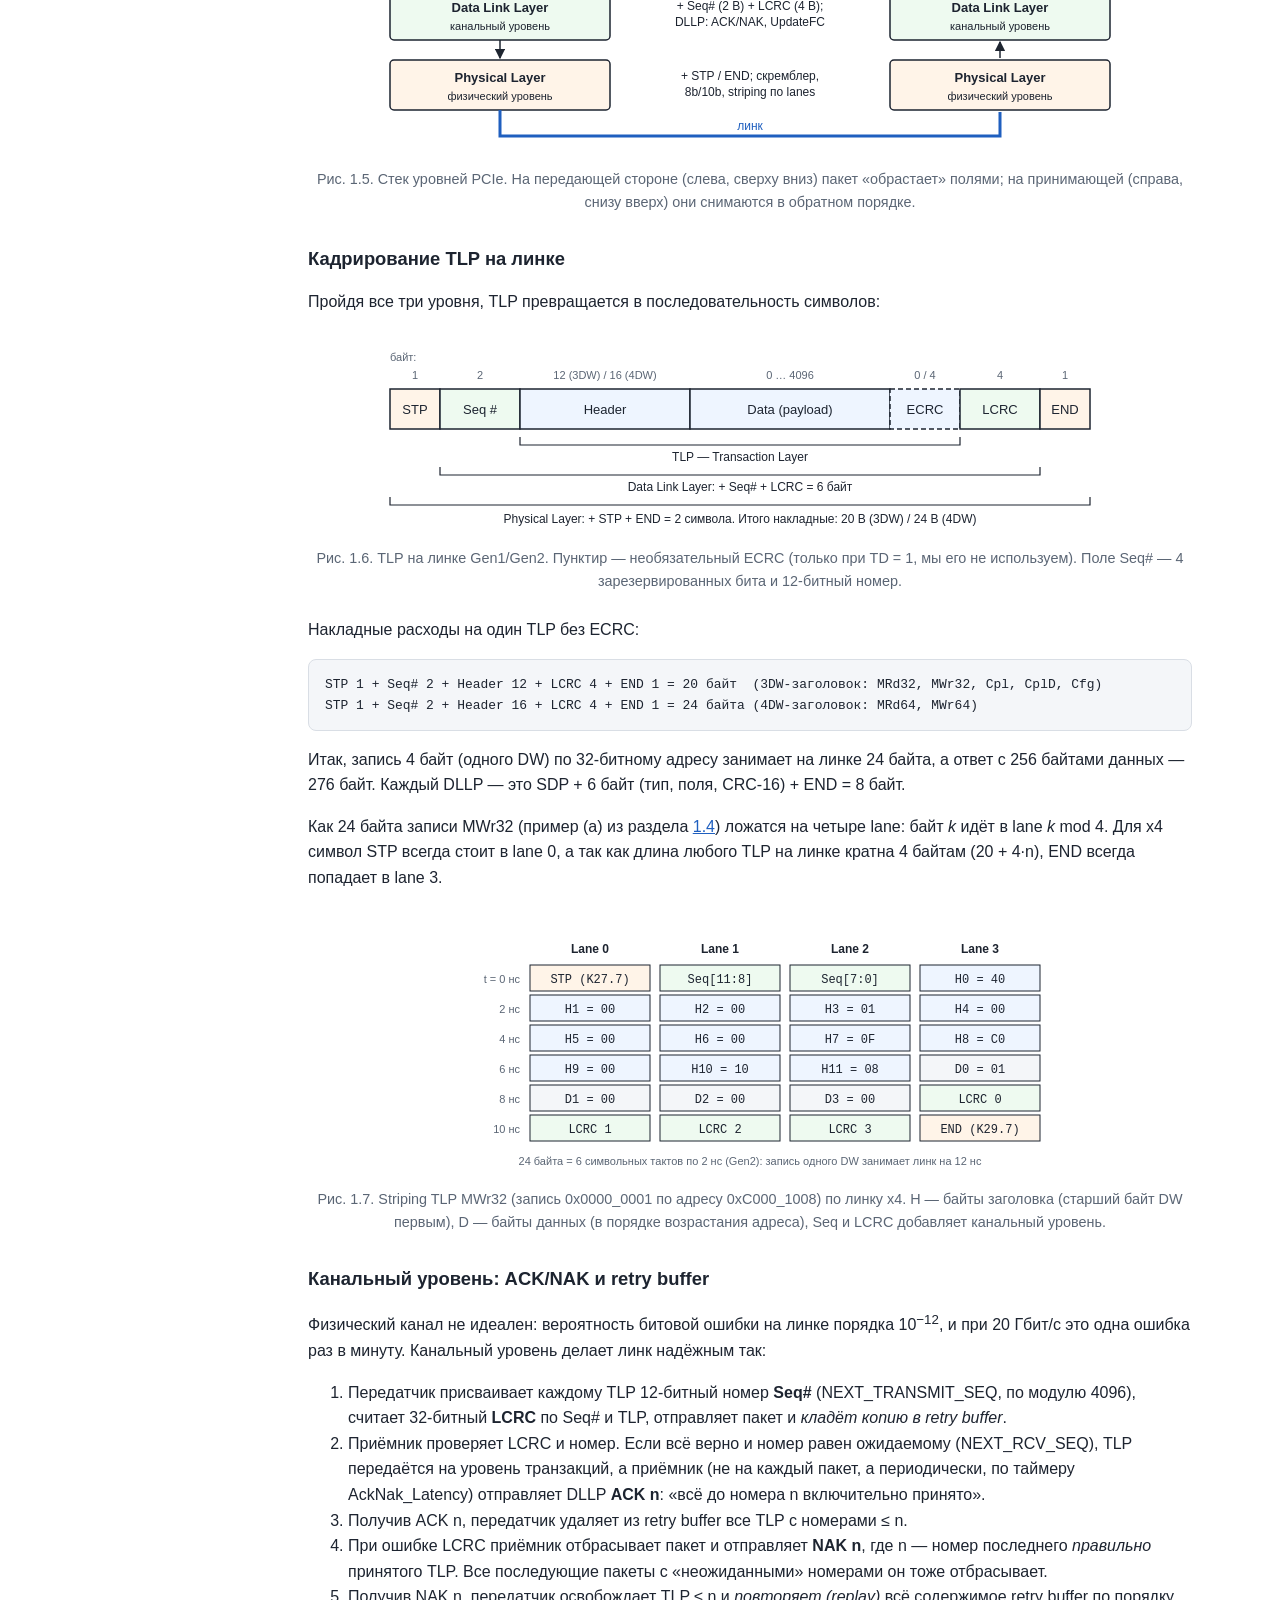
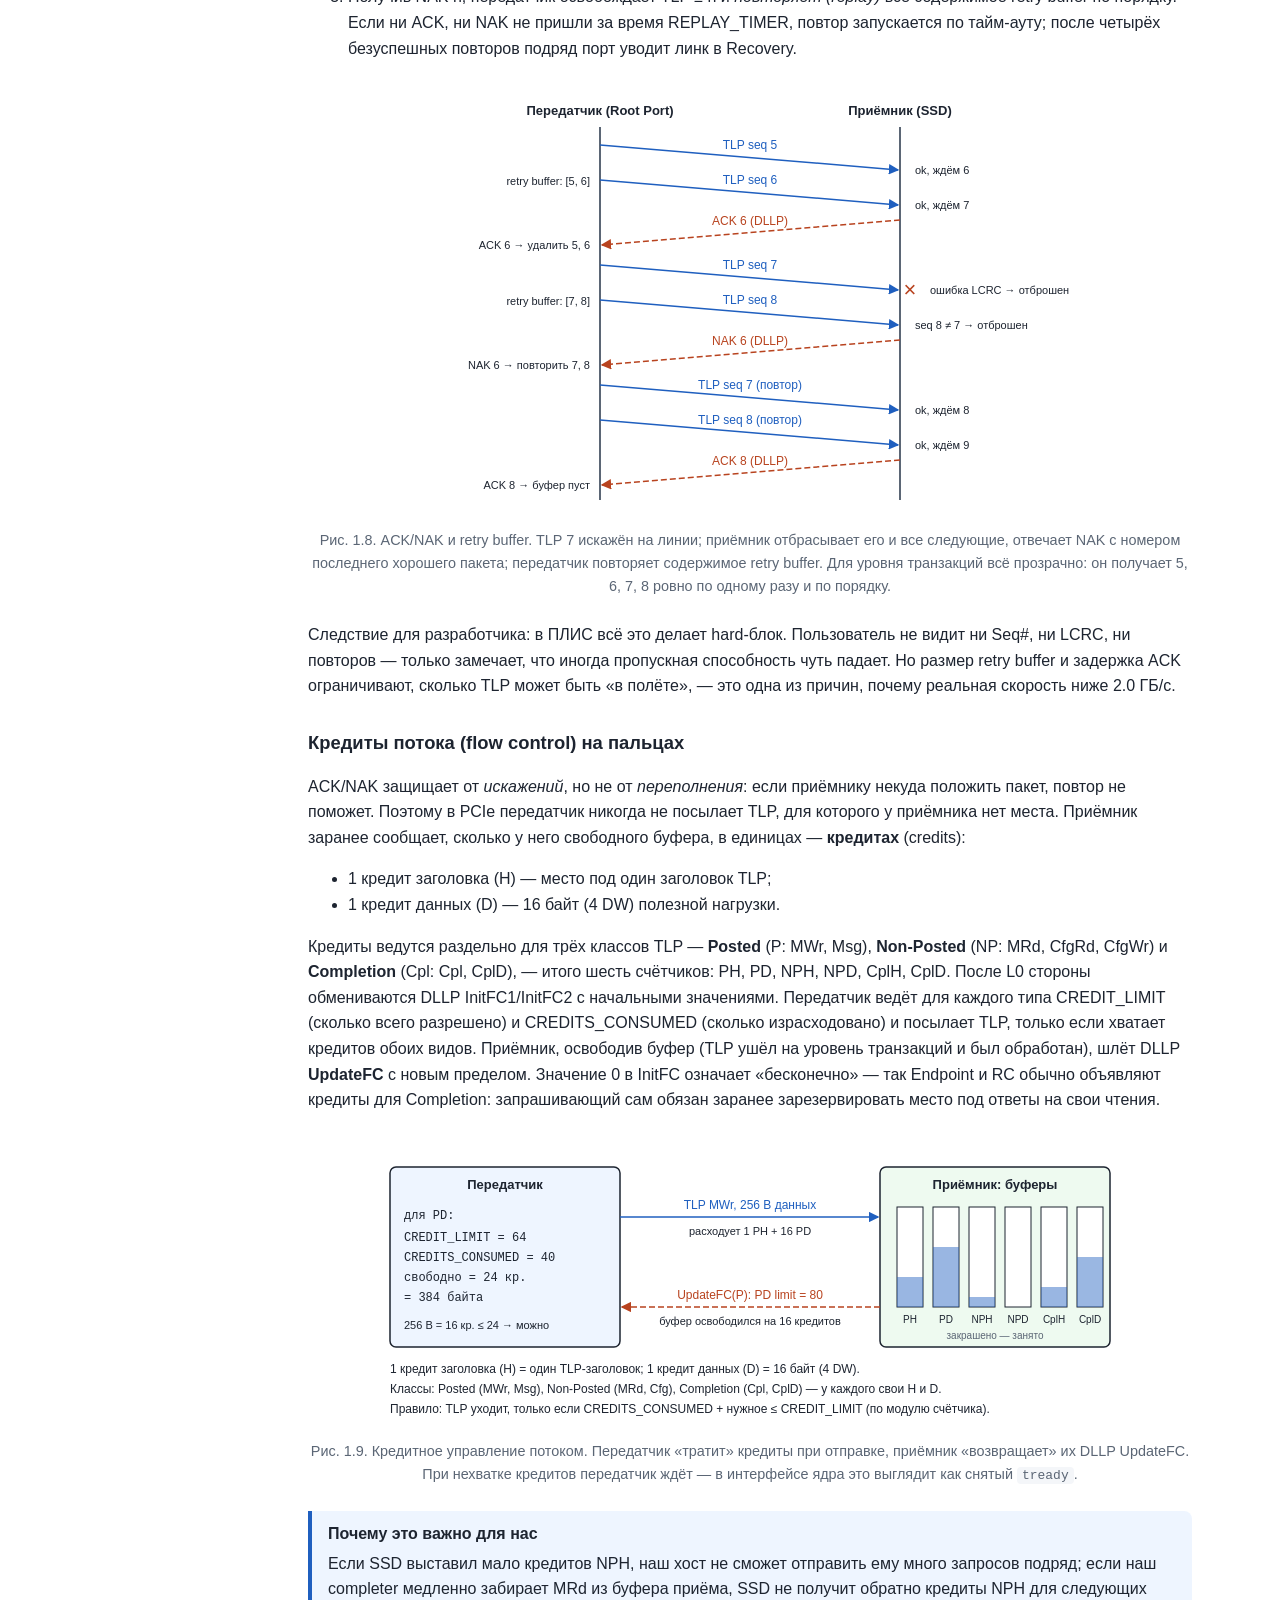
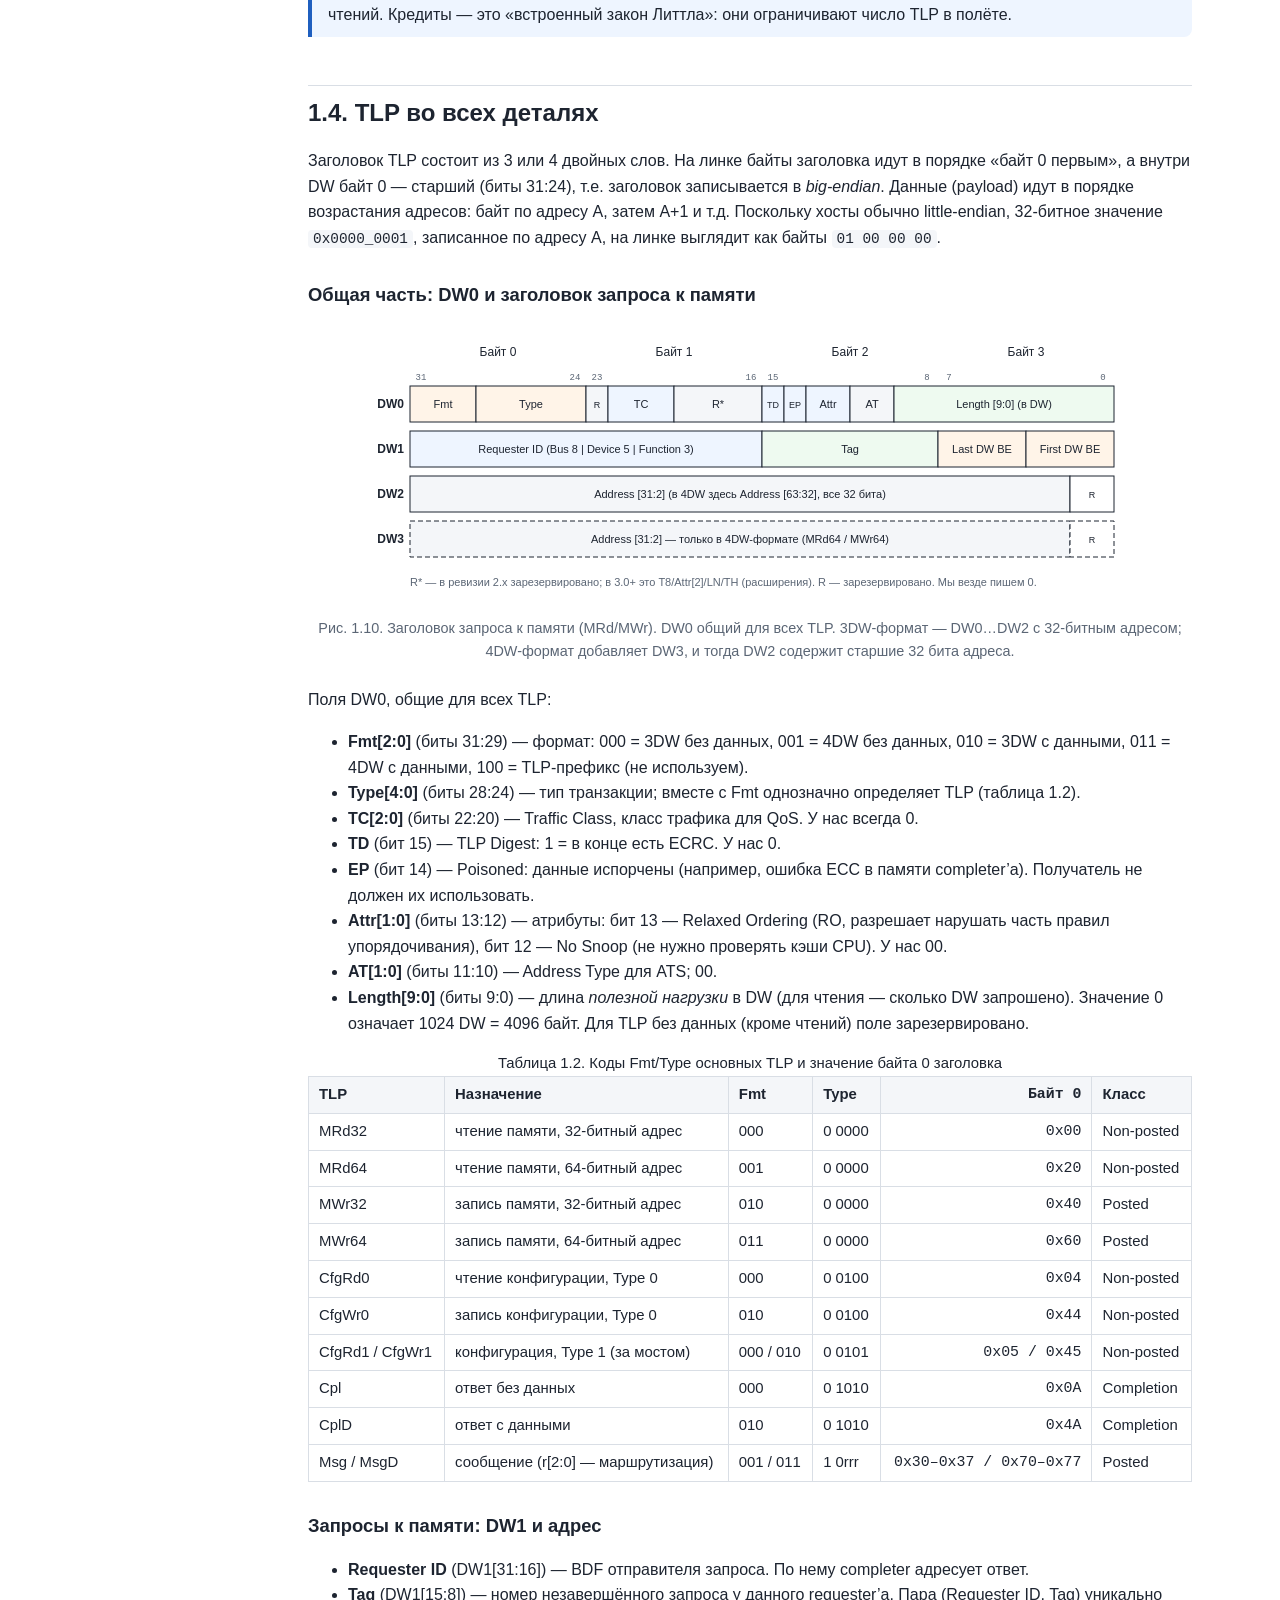
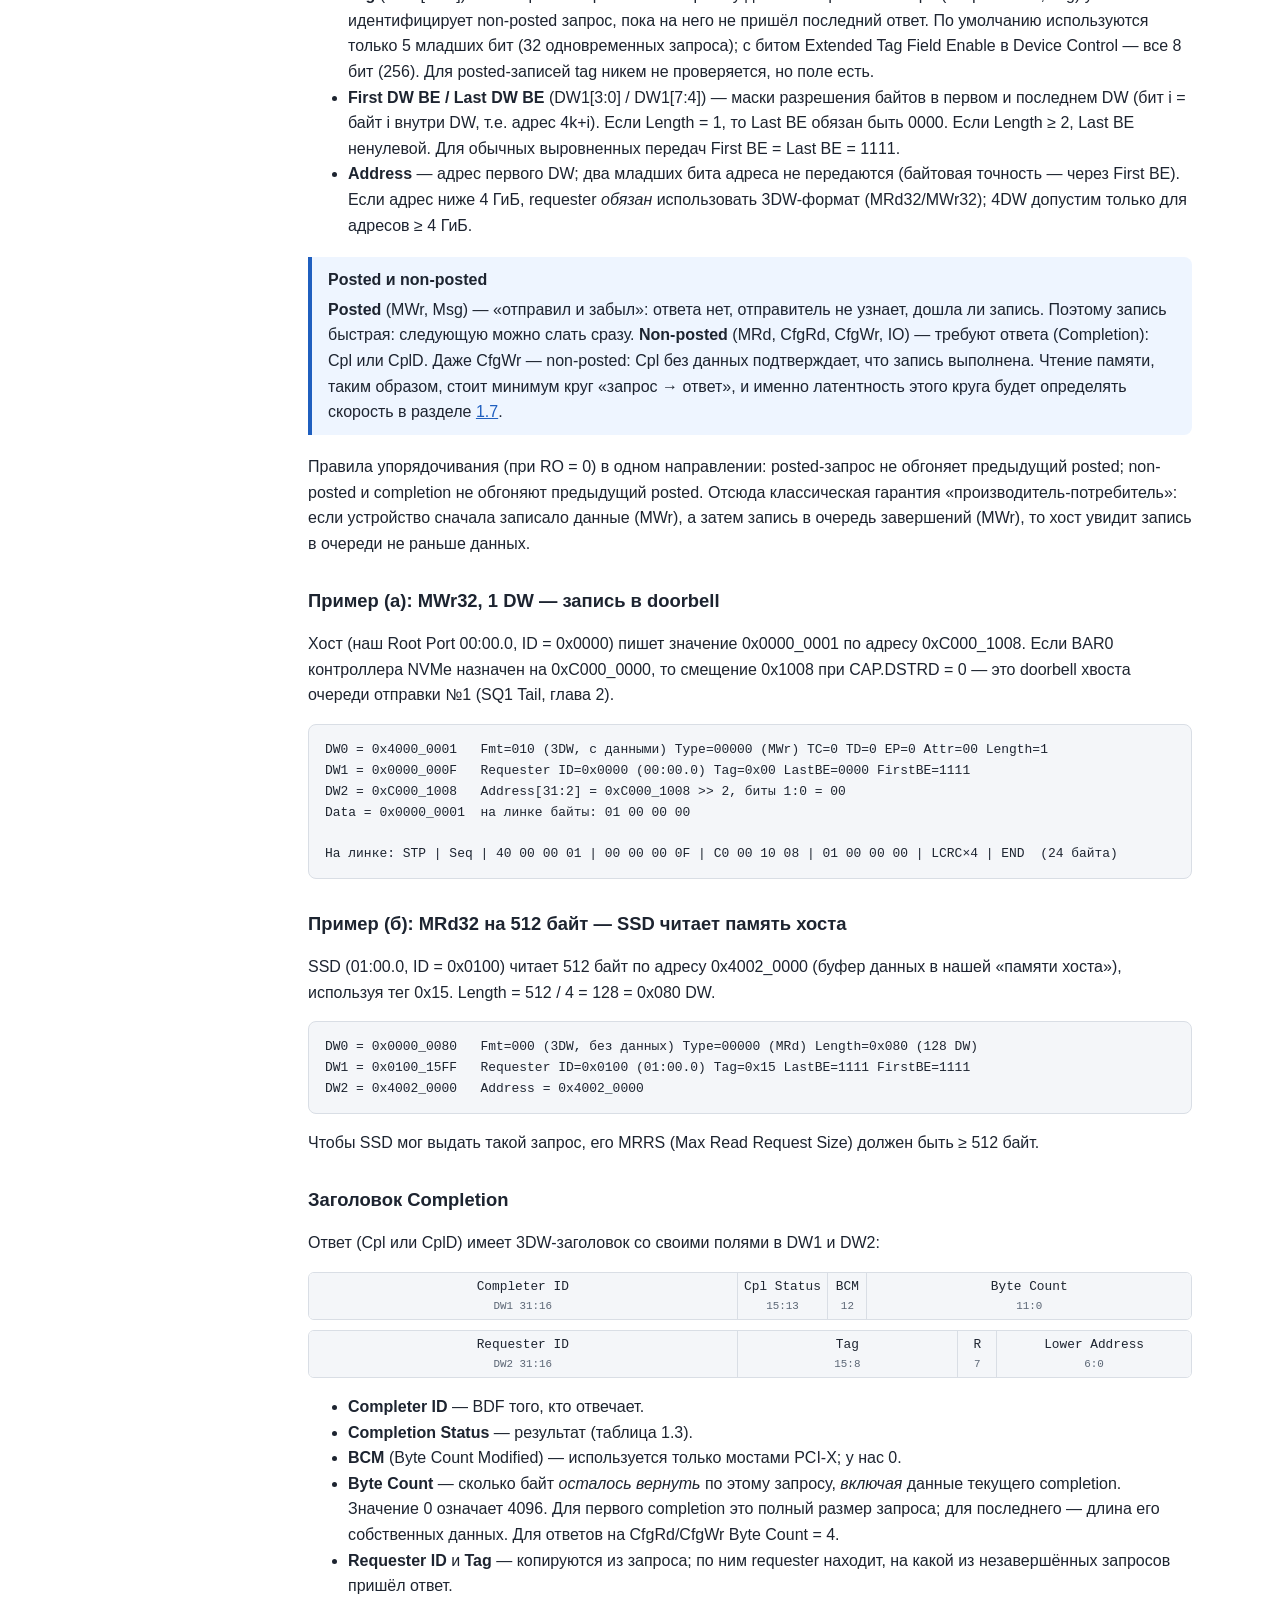
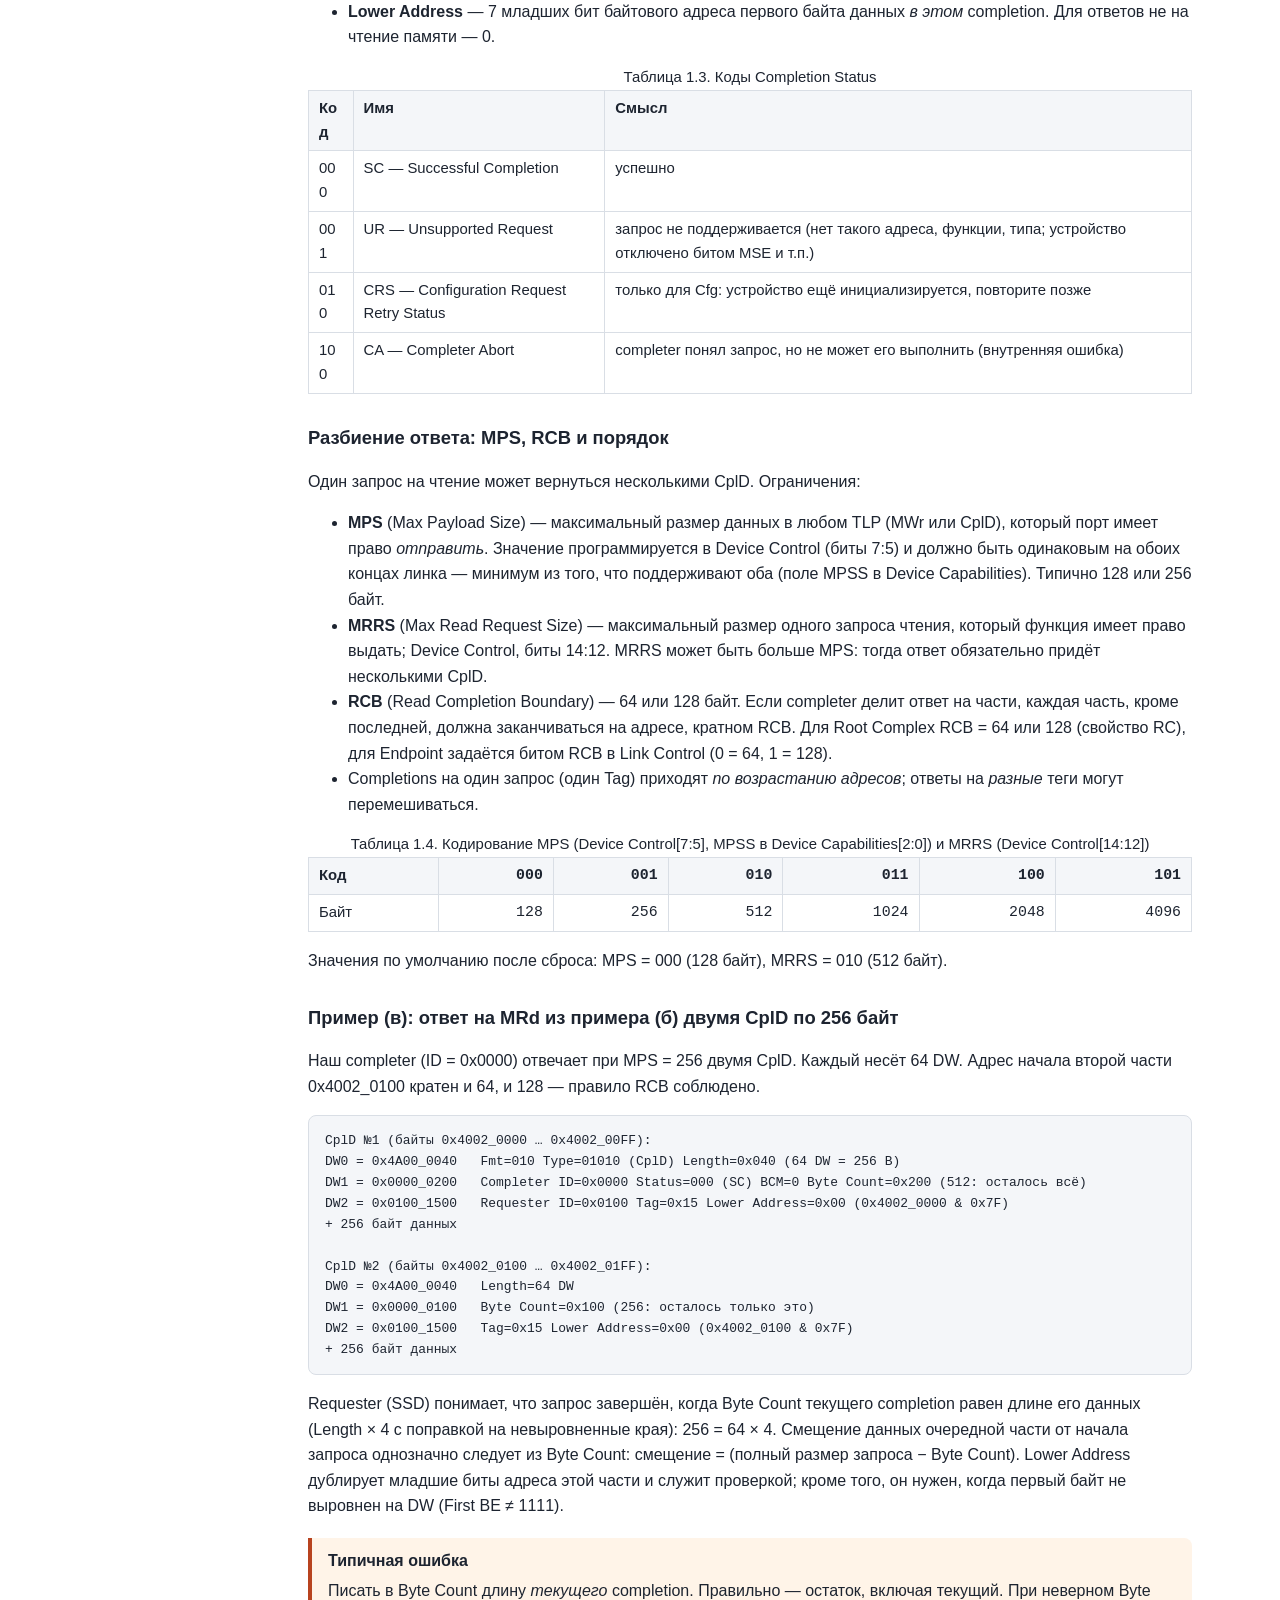
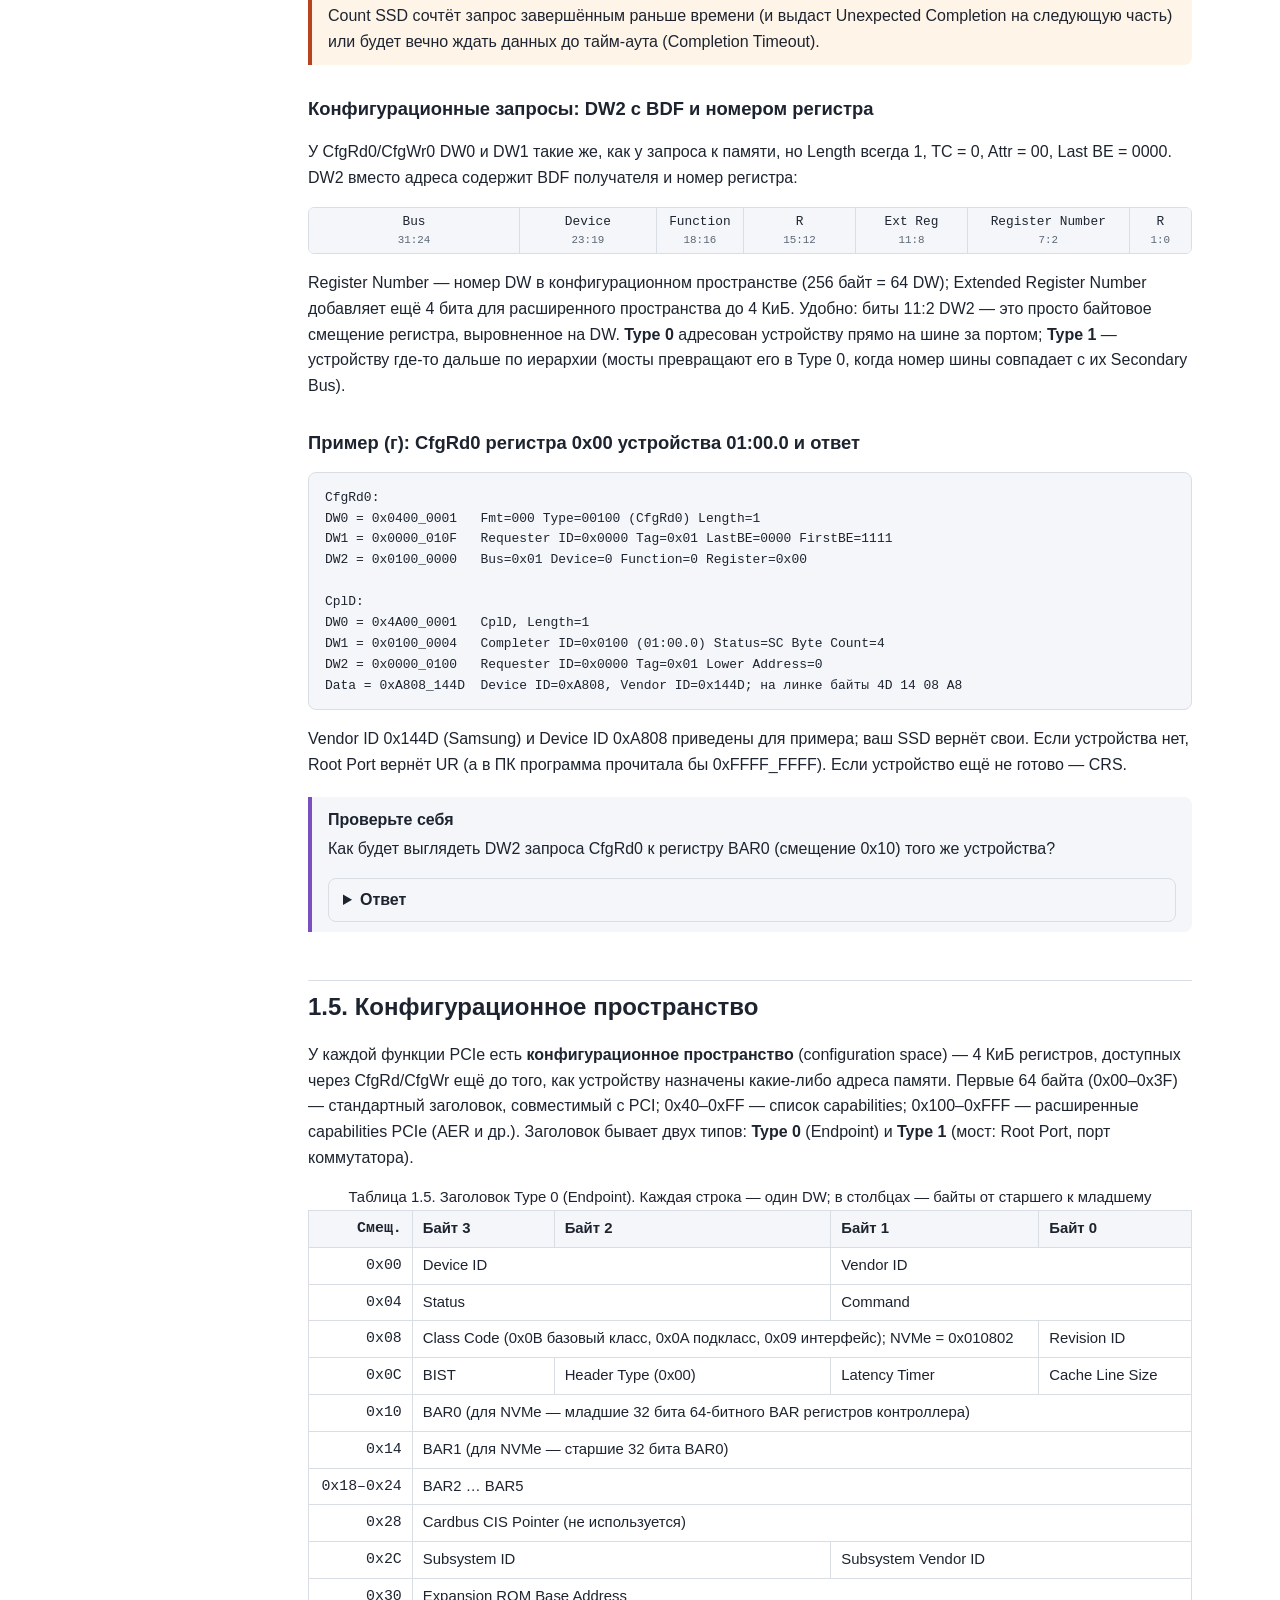
==== commit 3abe6519: "docs: chapter 10 on the SLC cache and recording without external memory; was_done.pdf New textbook c" ====
--- a/docs/01_pcie_basics.html
+++ b/docs/01_pcie_basics.html
@@ -22,6 +22,7 @@
     <li><a href="07_verification.html">7. Верификация и симуляция</a></li>
     <li><a href="08_lab.html">8. Лабораторные задания</a></li>
     <li><a href="09_ax7a200b.html">9. Стенд AX7A200B: перенос и результаты</a></li>
+    <li><a href="10_slc_cache.html">10. SLC-кэш и запись без внешней памяти</a></li>
     <li><a href="glossary.html">Глоссарий</a></li>
   </ul>
 </nav>
